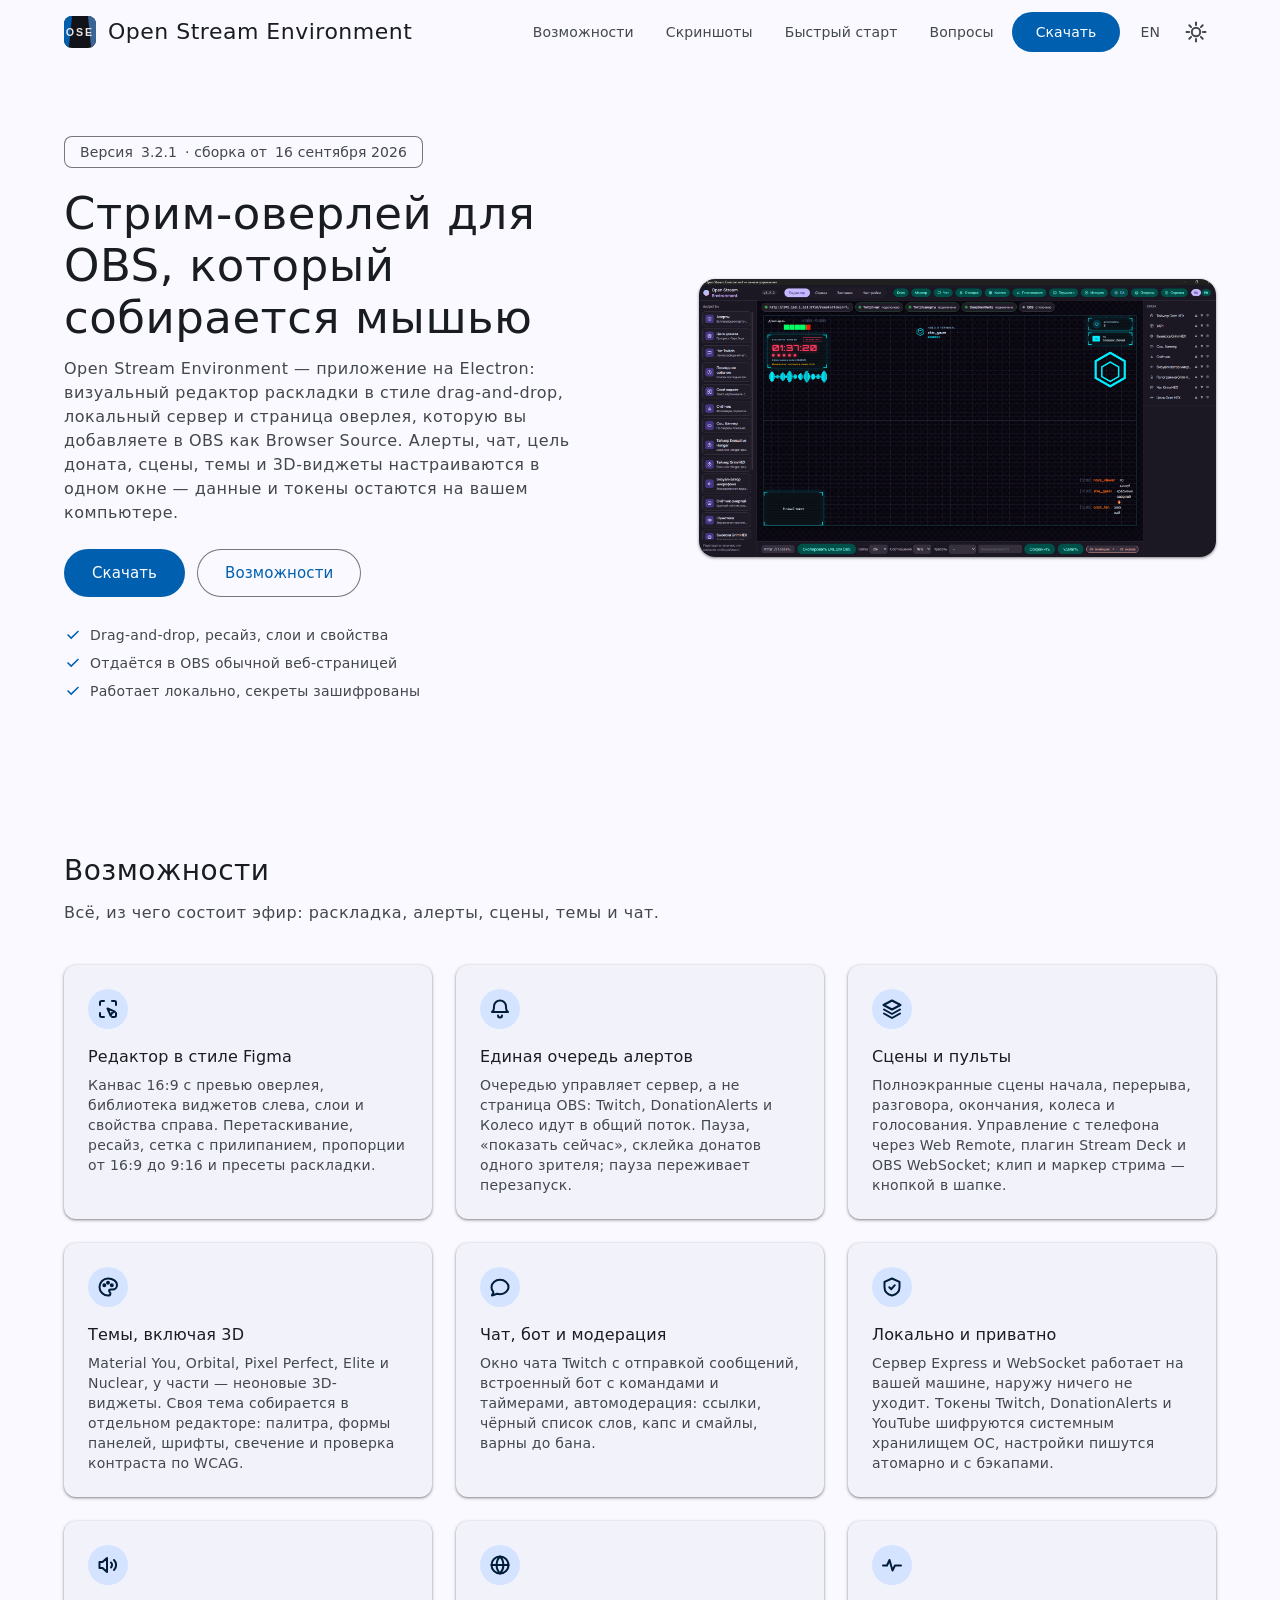
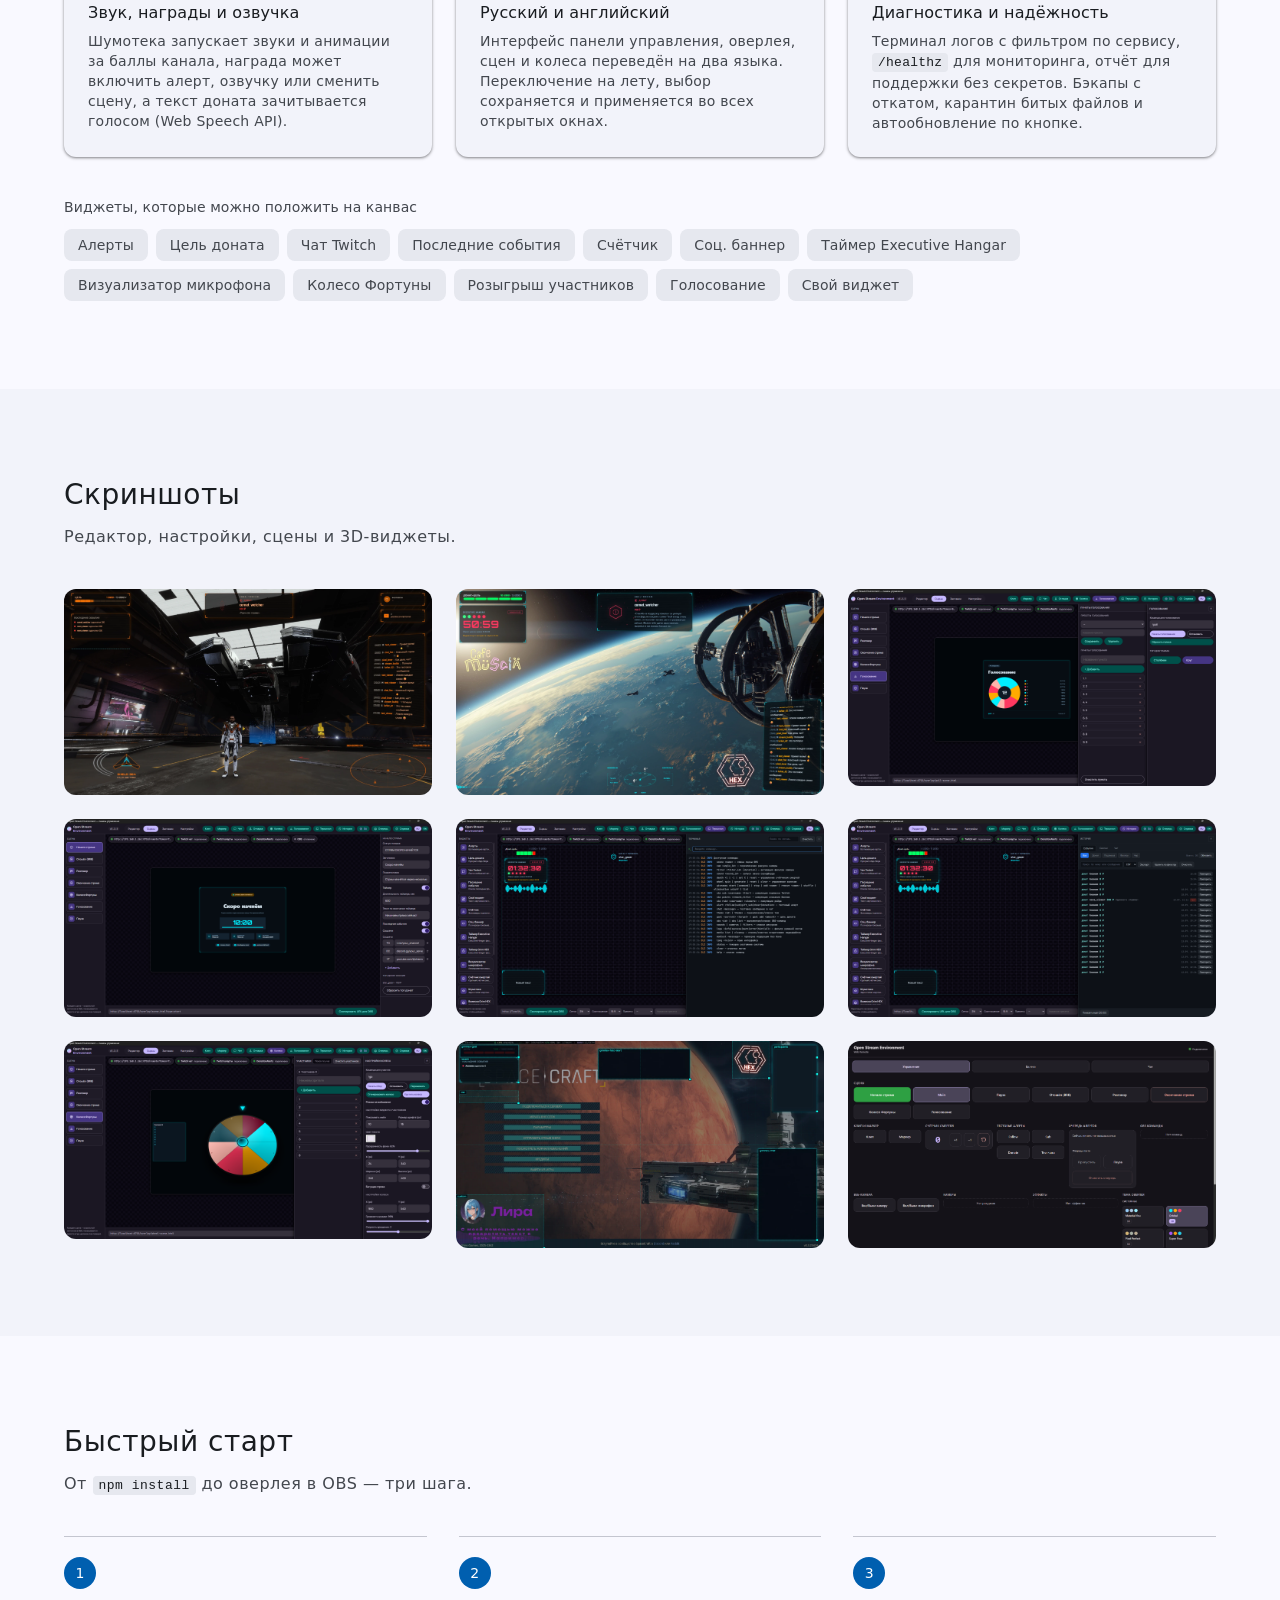
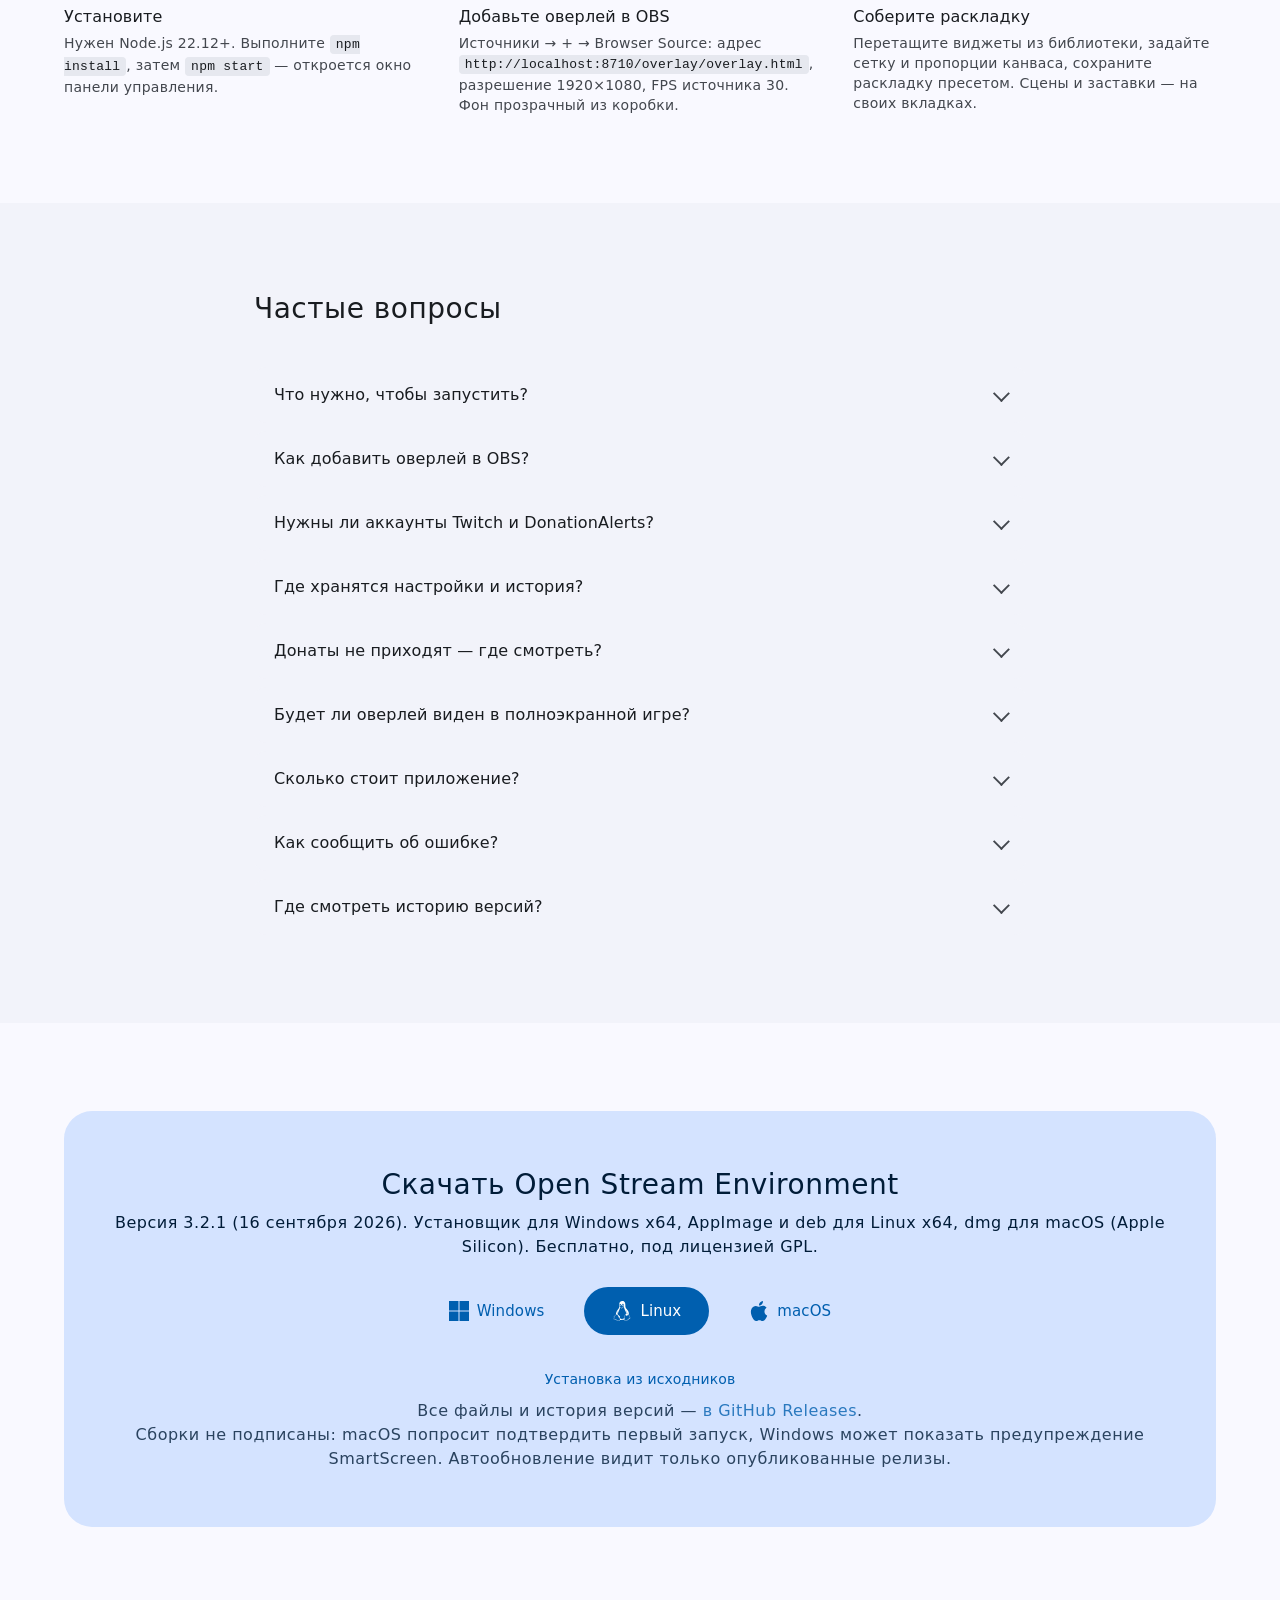
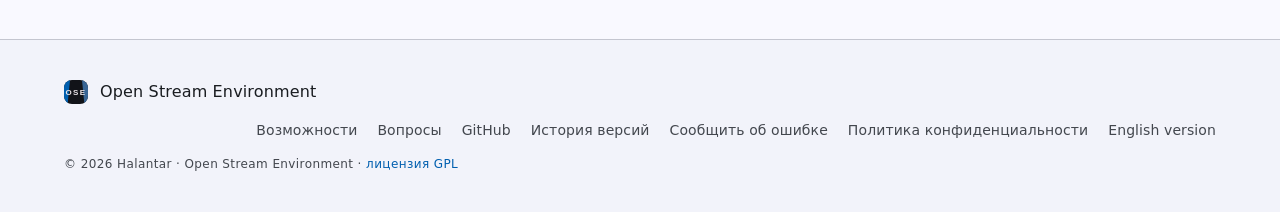
==== index.html @ 24df00fa "Fix the alt texts for four screenshots The author confirmed what four shots show, so the guesses are" ====
<!DOCTYPE html>
<html lang="ru">
<head>
<meta charset="utf-8">
<meta name="viewport" content="width=device-width, initial-scale=1">

<title>Open Stream Environment — визуальный редактор стрим-оверлея для OBS</title>
<meta name="description" content="Стрим-оверлей и визуальный редактор раскладки на Electron: алерты, чат, цель доната, сцены и 3D-виджеты. Отдаётся в OBS как Browser Source.">
<link rel="canonical" href="https://ose-overlay.ru/">
<link rel="alternate" hreflang="ru" href="https://ose-overlay.ru/">
<link rel="alternate" hreflang="en" href="https://ose-overlay.ru/en/">
<link rel="alternate" hreflang="x-default" href="https://ose-overlay.ru/">

<meta name="theme-color" content="#F9F9FF" media="(prefers-color-scheme: light)">
<meta name="theme-color" content="#111318" media="(prefers-color-scheme: dark)">
<link rel="icon" href="assets/img/app.svg" type="image/svg+xml">
<link rel="icon" href="favicon.ico" sizes="32x32">
<link rel="apple-touch-icon" href="assets/img/apple-touch-icon.png">
<link rel="manifest" href="site.webmanifest">

<meta property="og:type" content="website">
<meta property="og:site_name" content="Open Stream Environment">
<meta property="og:title" content="Open Stream Environment — визуальный редактор стрим-оверлея для OBS">
<meta property="og:description" content="Стрим-оверлей в стиле Material Design 3 и редактор раскладки в стиле drag-and-drop. Отдаётся в OBS как Browser Source.">
<meta property="og:url" content="https://ose-overlay.ru/">
<meta property="og:image" content="https://ose-overlay.ru/assets/img/og.png">
<meta property="og:image:width" content="1200">
<meta property="og:image:height" content="630">
<meta property="og:image:alt" content="Open Stream Environment — визуальный редактор стрим-оверлея для OBS">
<meta property="og:locale" content="ru_RU">
<meta name="twitter:card" content="summary_large_image">

<link rel="stylesheet" href="assets/css/style.css">

<!-- Тема и прозрачная шапка выставляются до отрисовки, чтобы не было вспышки -->
<script>
  try {
    var t = localStorage.getItem('ose-theme');
    if (t === 'light' || t === 'dark') document.documentElement.dataset.theme = t;
  } catch (e) {}

  /* Наверху страницы шапка прозрачная — сквозь неё видны клинья фона (см. .site-header
     в стилях). Флаг нужен до первой отрисовки: дальше его поддерживает main.js. */
  if (window.scrollY <= 8) document.documentElement.classList.add('at-top');
</script>

<script type="application/ld+json">
{
  "@context": "https://schema.org",
  "@type": "SoftwareApplication",
  "name": "Open Stream Environment",
  "applicationCategory": "MultimediaApplication",
  "operatingSystem": "Windows, Linux, macOS",
  "softwareVersion": "3.2.1",
  "author": { "@type": "Person", "name": "Halantar" },
  "description": "Стрим-оверлей в стиле Material Design 3 и визуальный редактор раскладки на Electron: алерты, чат, цель доната, сцены, темы и 3D-виджеты.",
  "license": "https://github.com/Halantar-git/open-stream-environment/blob/HEAD/LICENSE",
  "softwareRequirements": "Windows 10+, Linux, macOS (Apple Silicon)",
  "downloadUrl": "https://github.com/Halantar-git/open-stream-environment/releases/latest",
  "url": "https://ose-overlay.ru/",
  "sameAs": "https://github.com/Halantar-git/open-stream-environment"
}
</script>
</head>
<body>

<a class="skip-link" href="#main">Перейти к содержимому</a>

<header class="site-header" id="header">
  <div class="wrap header-inner">
    <a class="brand" href="./" aria-label="Open Stream Environment — на главную">
      <img class="brand-mark" src="assets/img/app.svg" alt="" width="32" height="32">
      <span class="brand-name">Open Stream Environment</span>
    </a>

    <nav class="nav" id="nav" aria-label="Основная навигация">
      <a href="#features">Возможности</a>
      <a href="#screens">Скриншоты</a>
      <a href="#how">Быстрый старт</a>
      <a href="#faq">Вопросы</a>
      <a class="btn btn-primary nav-cta" href="#download">Скачать</a>
    </nav>

    <div class="header-actions">
      <a class="lang-btn" href="en/" hreflang="en" lang="en" title="English version">EN</a>
      <button class="icon-btn" id="theme-toggle" type="button" aria-label="Переключить тему">
        <svg class="i-sun" viewBox="0 0 24 24" aria-hidden="true"><circle cx="12" cy="12" r="4.2"/><path d="M12 2.5v2.6M12 18.9v2.6M2.5 12h2.6M18.9 12h2.6M5.3 5.3l1.8 1.8M16.9 16.9l1.8 1.8M18.7 5.3l-1.8 1.8M7.1 16.9l-1.8 1.8"/></svg>
        <svg class="i-moon" viewBox="0 0 24 24" aria-hidden="true"><path d="M20 14.5A8.5 8.5 0 0 1 9.5 4a8.5 8.5 0 1 0 10.5 10.5Z"/></svg>
      </button>
      <button class="icon-btn menu-btn" id="menu-toggle" type="button" aria-label="Меню" aria-expanded="false" aria-controls="nav">
        <svg viewBox="0 0 24 24" aria-hidden="true"><path d="M4 7h16M4 12h16M4 17h16"/></svg>
      </button>
    </div>
  </div>
</header>

<main id="main">

  <!-- ============ HERO ============ -->
  <section class="hero">
    <div class="wrap hero-inner">
      <div class="hero-copy">
        <p class="badge">Версия <span data-release-version>3.2.1</span> · сборка от <span data-release-date>16 сентября 2026</span></p>
        <h1>Стрим-оверлей для OBS, который собирается мышью</h1>
        <p class="lead">Open Stream Environment — приложение на Electron: визуальный редактор раскладки в стиле drag-and-drop, локальный сервер и страница оверлея, которую вы добавляете в OBS как Browser Source. Алерты, чат, цель доната, сцены, темы и 3D-виджеты настраиваются в одном окне — данные и токены остаются на вашем компьютере.</p>

        <div class="cta-row">
          <a class="btn btn-primary btn-lg" href="#download">Скачать</a>
          <a class="btn btn-ghost btn-lg" href="#features">Возможности</a>
        </div>

        <ul class="hero-points">
          <li>Drag-and-drop, ресайз, слои и свойства</li>
          <li>Отдаётся в OBS обычной веб-страницей</li>
          <li>Работает локально, секреты зашифрованы</li>
        </ul>
      </div>

      <!-- Визуал в hero: главный экран редактора -->
      <div class="hero-visual">
        <div class="mock">
          <a class="shot-link" href="assets/img/main.webp" data-zoom>
            <img src="assets/img/main.webp" alt="Редактор раскладки: канвас 16:9 с превью оверлея, библиотека виджетов слева, слои и свойства справа" width="1920" height="1032" fetchpriority="high">
          </a>
        </div>
      </div>
    </div>
  </section>

  <!-- ============ FEATURES ============ -->
  <section class="section" id="features">
    <div class="wrap">
      <header class="section-head">
        <h2>Возможности</h2>
        <p class="section-sub">Всё, из чего состоит эфир: раскладка, алерты, сцены, темы и чат.</p>
      </header>

      <div class="grid grid-3">
        <article class="card">
          <div class="card-icon"><svg viewBox="0 0 24 24" aria-hidden="true"><path d="M4 8V5.5A1.5 1.5 0 0 1 5.5 4H8M16 4h2.5A1.5 1.5 0 0 1 20 5.5V8M20 16v2.5a1.5 1.5 0 0 1-1.5 1.5H16M8 20H5.5A1.5 1.5 0 0 1 4 18.5V16"/><path d="M11.5 11.5 14.7 18.8l1.3-2.9 2.9-1.3-7.4-3.1Z"/></svg></div>
          <h3>Редактор в стиле Figma</h3>
          <p>Канвас 16:9 с превью оверлея, библиотека виджетов слева, слои и свойства справа. Перетаскивание, ресайз, сетка с прилипанием, пропорции от 16:9 до 9:16 и пресеты раскладки.</p>
        </article>

        <article class="card">
          <div class="card-icon"><svg viewBox="0 0 24 24" aria-hidden="true"><path d="M6 9.5a6 6 0 0 1 12 0c0 4.5 2 5.5 2 5.5H4s2-1 2-5.5Z"/><path d="M10 18.5a2 2 0 0 0 4 0"/></svg></div>
          <h3>Единая очередь алертов</h3>
          <p>Очередью управляет сервер, а не страница OBS: Twitch, DonationAlerts и Колесо идут в общий поток. Пауза, «показать сейчас», склейка донатов одного зрителя; пауза переживает перезапуск.</p>
        </article>

        <article class="card">
          <div class="card-icon"><svg viewBox="0 0 24 24" aria-hidden="true"><path d="M12 3.5 3.5 8 12 12.5 20.5 8 12 3.5Z"/><path d="M4 12.5 12 17l8-4.5"/><path d="M4 16.5 12 21l8-4.5"/></svg></div>
          <h3>Сцены и пульты</h3>
          <p>Полноэкранные сцены начала, перерыва, разговора, окончания, колеса и голосования. Управление с телефона через Web Remote, плагин Stream Deck и OBS WebSocket; клип и маркер стрима — кнопкой в шапке.</p>
        </article>

        <article class="card">
          <div class="card-icon"><svg viewBox="0 0 24 24" aria-hidden="true"><path d="M12 3.5a8.5 8.5 0 1 0 0 17c1.7 0 2.4-.9 2.4-1.8 0-1.6-1.3-1.9-1.3-2.8 0-.8.7-1.4 1.6-1.4h1.8a4.5 4.5 0 0 0 4.5-4.5c0-3.6-3.9-6.5-9-6.5Z"/><circle cx="8.3" cy="10.2" r="1"/><circle cx="12" cy="7.8" r="1"/><circle cx="15.8" cy="10.2" r="1"/></svg></div>
          <h3>Темы, включая 3D</h3>
          <p>Material You, Orbital, Pixel Perfect, Elite и Nuclear, у части — неоновые 3D-виджеты. Своя тема собирается в отдельном редакторе: палитра, формы панелей, шрифты, свечение и проверка контраста по WCAG.</p>
        </article>

        <article class="card">
          <div class="card-icon"><svg viewBox="0 0 24 24" aria-hidden="true"><path d="M20.5 12c0 4-3.8 7.2-8.5 7.2-1 0-2-.15-2.9-.42L4 20.5l1.4-3.4A6.9 6.9 0 0 1 3.5 12c0-4 3.8-7.2 8.5-7.2s8.5 3.2 8.5 7.2Z"/></svg></div>
          <h3>Чат, бот и модерация</h3>
          <p>Окно чата Twitch с отправкой сообщений, встроенный бот с командами и таймерами, автомодерация: ссылки, чёрный список слов, капс и смайлы, варны до бана.</p>
        </article>

        <article class="card">
          <div class="card-icon"><svg viewBox="0 0 24 24" aria-hidden="true"><path d="M12 3.5 4.5 6.8v5.4c0 4 3.1 7.2 7.5 8.3 4.4-1.1 7.5-4.3 7.5-8.3V6.8L12 3.5Z"/><path d="M9.3 12.2l2 2 3.5-4"/></svg></div>
          <h3>Локально и приватно</h3>
          <p>Сервер Express и WebSocket работает на вашей машине, наружу ничего не уходит. Токены Twitch, DonationAlerts и YouTube шифруются системным хранилищем ОС, настройки пишутся атомарно и с бэкапами.</p>
        </article>

        <article class="card">
          <div class="card-icon"><svg viewBox="0 0 24 24" aria-hidden="true"><path d="M11 5 6.5 9H3.5v6h3L11 19V5Z"/><path d="M15 9.5a3.5 3.5 0 0 1 0 5"/><path d="M18 7a7 7 0 0 1 0 10"/></svg></div>
          <h3>Звук, награды и озвучка</h3>
          <p>Шумотека запускает звуки и анимации за баллы канала, награда может включить алерт, озвучку или сменить сцену, а текст доната зачитывается голосом (Web Speech API).</p>
        </article>

        <article class="card">
          <div class="card-icon"><svg viewBox="0 0 24 24" aria-hidden="true"><circle cx="12" cy="12" r="8.5"/><path d="M3.5 12h17"/><path d="M12 3.5c-2.2 2.3-3.4 5.3-3.4 8.5s1.2 6.2 3.4 8.5c2.2-2.3 3.4-5.3 3.4-8.5s-1.2-6.2-3.4-8.5Z"/></svg></div>
          <h3>Русский и английский</h3>
          <p>Интерфейс панели управления, оверлея, сцен и колеса переведён на два языка. Переключение на лету, выбор сохраняется и применяется во всех открытых окнах.</p>
        </article>

        <article class="card">
          <div class="card-icon"><svg viewBox="0 0 24 24" aria-hidden="true"><path d="M3 12.5h4l2.5-5.5 3 10.5 2.5-5h6"/></svg></div>
          <h3>Диагностика и надёжность</h3>
          <p>Терминал логов с фильтром по сервису, <code>/healthz</code> для мониторинга, отчёт для поддержки без секретов. Бэкапы с откатом, карантин битых файлов и автообновление по кнопке.</p>
        </article>
      </div>

      <div class="chips-block">
        <p class="chips-caption">Виджеты, которые можно положить на канвас</p>
        <ul class="chips">
          <li class="chip">Алерты</li>
          <li class="chip">Цель доната</li>
          <li class="chip">Чат Twitch</li>
          <li class="chip">Последние события</li>
          <li class="chip">Счётчик</li>
          <li class="chip">Соц. баннер</li>
          <li class="chip">Таймер Executive Hangar</li>
          <li class="chip">Визуализатор микрофона</li>
          <li class="chip">Колесо Фортуны</li>
          <li class="chip">Розыгрыш участников</li>
          <li class="chip">Голосование</li>
          <li class="chip">Свой виджет</li>
        </ul>
      </div>
    </div>
  </section>

  <!-- ============ SCREENSHOTS ============ -->
  <section class="section section-soft" id="screens">
    <div class="wrap">
      <header class="section-head">
        <h2>Скриншоты</h2>
        <p class="section-sub">Редактор, настройки, сцены и 3D-виджеты.</p>
      </header>

      <!-- Скриншоты сконвертированы в WebP из папки OSE_pic.
           Часть alt-текстов выведена из имён файлов — если что-то названо неверно, поправьте. -->
      <div class="shots">
        <a class="shot" href="assets/img/ed-3.webp" data-zoom>
          <img src="assets/img/ed-3.webp" alt="Оверлей в теме Elite" loading="lazy" width="1919" height="1079">
        </a>
        <a class="shot" href="assets/img/stream-sc.webp" data-zoom>
          <img src="assets/img/stream-sc.webp" alt="Оверлей в теме Orbital" loading="lazy" width="1919" height="1079">
        </a>
        <a class="shot" href="assets/img/poll2.webp" data-zoom>
          <img src="assets/img/poll2.webp" alt="Сцена голосования: живая диаграмма" loading="lazy" width="1920" height="1032">
        </a>
        <a class="shot" href="assets/img/scene.webp" data-zoom>
          <img src="assets/img/scene.webp" alt="Полноэкранная сцена для OBS" loading="lazy" width="1920" height="1032">
        </a>
        <a class="shot" href="assets/img/term.webp" data-zoom>
          <img src="assets/img/term.webp" alt="Терминал логов в панели управления" loading="lazy" width="1920" height="1032">
        </a>
        <a class="shot" href="assets/img/history.webp" data-zoom>
          <img src="assets/img/history.webp" alt="Окно истории: события, сессии и чат стрима" loading="lazy" width="1920" height="1032">
        </a>
        <a class="shot" href="assets/img/wheel-cfg.webp" data-zoom>
          <img src="assets/img/wheel-cfg.webp" alt="Открытая панель «Колесо»: настройки розыгрыша" loading="lazy" width="1920" height="1032">
        </a>
        <a class="shot" href="assets/img/hud-mode.webp" data-zoom>
          <img src="assets/img/hud-mode.webp" alt="Режим редактирования HUD поверх игры" loading="lazy" width="1919" height="1079">
        </a>
        <a class="shot" href="assets/img/remote-full.webp" data-zoom>
          <img src="assets/img/remote-full.webp" alt="Пульт Web Remote, открытый на мониторе" loading="lazy" width="1919" height="1079">
        </a>
      </div>
    </div>
  </section>

  <!-- ============ HOW ============ -->
  <section class="section" id="how">
    <div class="wrap">
      <header class="section-head">
        <h2>Быстрый старт</h2>
        <p class="section-sub">От <code>npm install</code> до оверлея в OBS — три шага.</p>
      </header>

      <ol class="steps">
        <li>
          <span class="step-num">1</span>
          <h3>Установите</h3>
          <p>Нужен Node.js 22.12+. Выполните <code>npm install</code>, затем <code>npm start</code> — откроется окно панели управления.</p>
        </li>
        <li>
          <span class="step-num">2</span>
          <h3>Добавьте оверлей в OBS</h3>
          <p>Источники → + → Browser Source: адрес <code>http://localhost:8710/overlay/overlay.html</code>, разрешение 1920×1080, FPS источника 30. Фон прозрачный из коробки.</p>
        </li>
        <li>
          <span class="step-num">3</span>
          <h3>Соберите раскладку</h3>
          <p>Перетащите виджеты из библиотеки, задайте сетку и пропорции канваса, сохраните раскладку пресетом. Сцены и заставки — на своих вкладках.</p>
        </li>
      </ol>
    </div>
  </section>

  <!-- ============ FAQ ============ -->
  <section class="section section-soft" id="faq">
    <div class="wrap wrap-narrow">
      <header class="section-head">
        <h2>Частые вопросы</h2>
      </header>

      <div class="faq">
        <details>
          <summary>Что нужно, чтобы запустить?</summary>
          <p>Из исходников — Node.js 22.12+: <code>npm install</code>, затем <code>npm start</code>. Для обычного использования возьмите готовую сборку: установщик для Windows x64, AppImage и deb для Linux x64, dmg для macOS на Apple Silicon. Готового файла под Intel-мак нет.</p>
        </details>
        <details>
          <summary>Как добавить оверлей в OBS?</summary>
          <p>Оверлей — обычная веб-страница, поэтому в OBS это Browser Source: адрес <code>http://localhost:8710/overlay/overlay.html</code>, разрешение 1920×1080, FPS источника 30. Включите «Завершать работу источника, когда он не отображается» — тогда скрытые сцены полностью засыпают.</p>
        </details>
        <details>
          <summary>Нужны ли аккаунты Twitch и DonationAlerts?</summary>
          <p>Чат читается анонимно — достаточно имени канала. Алерты о фоллоу, подписках, чирах и донатах требуют своих приложений: Client ID и Client Secret с dev.twitch.tv и donationalerts.com плюс авторизация. Отправка сообщений в чат тоже требует подключённого Twitch.</p>
        </details>
        <details>
          <summary>Где хранятся настройки и история?</summary>
          <p>Только на вашем компьютере: <code>config.json</code> и <code>local-db.json</code> в каталоге данных (в Windows — <code>%APPDATA%\Open Stream Environment</code>). История событий и чата — в append-only <code>local-db.jsonl</code> и <code>local-db.chat.jsonl</code>. Рядом ведутся бэкапы <code>.bak.0…2</code>, а битый файл уезжает в карантин и поднимается из копии.</p>
        </details>
        <details>
          <summary>Донаты не приходят — где смотреть?</summary>
          <p>В панель «DA» в шапке: состояние подключения, здоровье токена, быстрые действия и живой журнал только DonationAlerts. Там же кнопка «Подтянуть пропущенные» — ей нужно право <code>oauth-donation-index</code>, а уже выданные токены его не получают, поэтому приложение в кабинете DonationAlerts придётся удалить и создать заново.</p>
        </details>
        <details>
          <summary>Будет ли оверлей виден в полноэкранной игре?</summary>
          <p>HUD-редактирование и «чат поверх игры» работают поверх окон и Borderless Window. Эксклюзивный полноэкранный режим игры перекрывает оверлей.</p>
        </details>
        <details>
          <summary>Сколько стоит приложение?</summary>
          <p>Бесплатно. Проект открытый и распространяется под лицензией GPL — код, сборки и история изменений лежат в <a href="https://github.com/Halantar-git/open-stream-environment">репозитории на GitHub</a>.</p>
        </details>
        <details>
          <summary>Как сообщить об ошибке?</summary>
          <p>Откройте issue в <a href="https://github.com/Halantar-git/open-stream-environment/issues">репозитории на GitHub</a> и приложите отчёт из кнопки «Сохранить отчёт» (или <code>GET /support-bundle</code>) — секретов в нём нет.</p>
        </details>
        <details>
          <summary>Где смотреть историю версий?</summary>
          <p>В <a href="https://github.com/Halantar-git/open-stream-environment/blob/HEAD/CHANGELOG.md">CHANGELOG.md</a> репозитория. Текущая версия — <span data-release-version>3.2.1</span> (<span data-release-date>16 сентября 2026</span>).</p>
        </details>
      </div>
    </div>
  </section>

  <!-- ============ DOWNLOAD ============ -->
  <section class="section" id="download">
    <div class="wrap">
      <div class="cta-panel">
        <h2>Скачать Open Stream Environment</h2>
        <p>Версия <span data-release-version>3.2.1</span> (<span data-release-date>16 сентября 2026</span>). Установщик для Windows x64, AppImage и deb для Linux x64, dmg для macOS (Apple Silicon). Бесплатно, под лицензией GPL.</p>

        <!-- Прямые ссылки на файлы релиза: адреса подставляет деплой, а main.js
             выделяет кнопку системы посетителя -->
        <div class="cta-row cta-row-center os-row">
          <a class="btn btn-ghost btn-os btn-lg" href="https://github.com/Halantar-git/open-stream-environment/releases/latest" data-download-os="windows"><svg viewBox="0 0 24 24" aria-hidden="true" fill="currentColor"><path d="M0,0H11.377V11.372H0ZM12.623,0H24V11.372H12.623ZM0,12.623H11.377V24H0Zm12.623,0H24V24H12.623"/></svg>Windows</a>
          <a class="btn btn-ghost btn-os btn-lg" href="https://github.com/Halantar-git/open-stream-environment/releases/latest" data-download-os="linux"><svg viewBox="0 0 24 24" aria-hidden="true" fill="currentColor"><path d="M12.504 0c-.155 0-.315.008-.48.021-4.226.333-3.105 4.807-3.17 6.298-.076 1.092-.3 1.953-1.05 3.02-.885 1.051-2.127 2.75-2.716 4.521-.278.832-.41 1.684-.287 2.489a.424.424 0 00-.11.135c-.26.268-.45.6-.663.839-.199.199-.485.267-.797.4-.313.136-.658.269-.864.68-.09.189-.136.394-.132.602 0 .199.027.4.055.536.058.399.116.728.04.97-.249.68-.28 1.145-.106 1.484.174.334.535.47.94.601.81.2 1.91.135 2.774.6.926.466 1.866.67 2.616.47.526-.116.97-.464 1.208-.946.587-.003 1.23-.269 2.26-.334.699-.058 1.574.267 2.577.2.025.134.063.198.114.333l.003.003c.391.778 1.113 1.132 1.884 1.071.771-.06 1.592-.536 2.257-1.306.631-.765 1.683-1.084 2.378-1.503.348-.199.629-.469.649-.853.023-.4-.2-.811-.714-1.376v-.097l-.003-.003c-.17-.2-.25-.535-.338-.926-.085-.401-.182-.786-.492-1.046h-.003c-.059-.054-.123-.067-.188-.135a.357.357 0 00-.19-.064c.431-1.278.264-2.55-.173-3.694-.533-1.41-1.465-2.638-2.175-3.483-.796-1.005-1.576-1.957-1.56-3.368.026-2.152.236-6.133-3.544-6.139zm.529 3.405h.013c.213 0 .396.062.584.198.19.135.33.332.438.533.105.259.158.459.166.724 0-.02.006-.04.006-.06v.105a.086.086 0 01-.004-.021l-.004-.024a1.807 1.807 0 01-.15.706.953.953 0 01-.213.335.71.71 0 00-.088-.042c-.104-.045-.198-.064-.284-.133a1.312 1.312 0 00-.22-.066c.05-.06.146-.133.183-.198.053-.128.082-.264.088-.402v-.02a1.21 1.21 0 00-.061-.4c-.045-.134-.101-.2-.183-.333-.084-.066-.167-.132-.267-.132h-.016c-.093 0-.176.03-.262.132a.8.8 0 00-.205.334 1.18 1.18 0 00-.09.4v.019c.002.089.008.179.02.267-.193-.067-.438-.135-.607-.202a1.635 1.635 0 01-.018-.2v-.02a1.772 1.772 0 01.15-.768c.082-.22.232-.406.43-.533a.985.985 0 01.594-.2zm-2.962.059h.036c.142 0 .27.048.399.135.146.129.264.288.344.465.09.199.14.4.153.667v.004c.007.134.006.2-.002.266v.08c-.03.007-.056.018-.083.024-.152.055-.274.135-.393.2.012-.09.013-.18.003-.267v-.015c-.012-.133-.04-.2-.082-.333a.613.613 0 00-.166-.267.248.248 0 00-.183-.064h-.021c-.071.006-.13.04-.186.132a.552.552 0 00-.12.27.944.944 0 00-.023.33v.015c.012.135.037.2.08.334.046.134.098.2.166.268.01.009.02.018.034.024-.07.057-.117.07-.176.136a.304.304 0 01-.131.068 2.62 2.62 0 01-.275-.402 1.772 1.772 0 01-.155-.667 1.759 1.759 0 01.08-.668 1.43 1.43 0 01.283-.535c.128-.133.26-.2.418-.2zm1.37 1.706c.332 0 .733.065 1.216.399.293.2.523.269 1.052.468h.003c.255.136.405.266.478.399v-.131a.571.571 0 01.016.47c-.123.31-.516.643-1.063.842v.002c-.268.135-.501.333-.775.465-.276.135-.588.292-1.012.267a1.139 1.139 0 01-.448-.067 3.566 3.566 0 01-.322-.198c-.195-.135-.363-.332-.612-.465v-.005h-.005c-.4-.246-.616-.512-.686-.71-.07-.268-.005-.47.193-.6.224-.135.38-.271.483-.336.104-.074.143-.102.176-.131h.002v-.003c.169-.202.436-.47.839-.601.139-.036.294-.065.466-.065zm2.8 2.142c.358 1.417 1.196 3.475 1.735 4.473.286.534.855 1.659 1.102 3.024.156-.005.33.018.513.064.646-1.671-.546-3.467-1.089-3.966-.22-.2-.232-.335-.123-.335.59.534 1.365 1.572 1.646 2.757.13.535.16 1.104.021 1.67.067.028.135.06.205.067 1.032.534 1.413.938 1.23 1.537v-.043c-.06-.003-.12 0-.18 0h-.016c.151-.467-.182-.825-1.065-1.224-.915-.4-1.646-.336-1.77.465-.008.043-.013.066-.018.135-.068.023-.139.053-.209.064-.43.268-.662.669-.793 1.187-.13.533-.17 1.156-.205 1.869v.003c-.02.334-.17.838-.319 1.35-1.5 1.072-3.58 1.538-5.348.334a2.645 2.645 0 00-.402-.533 1.45 1.45 0 00-.275-.333c.182 0 .338-.03.465-.067a.615.615 0 00.314-.334c.108-.267 0-.697-.345-1.163-.345-.467-.931-.995-1.788-1.521-.63-.4-.986-.87-1.15-1.396-.165-.534-.143-1.085-.015-1.645.245-1.07.873-2.11 1.274-2.763.107-.065.037.135-.408.974-.396.751-1.14 2.497-.122 3.854a8.123 8.123 0 01.647-2.876c.564-1.278 1.743-3.504 1.836-5.268.048.036.217.135.289.202.218.133.38.333.59.465.21.201.477.335.876.335.039.003.075.006.11.006.412 0 .73-.134.997-.268.29-.134.52-.334.74-.4h.005c.467-.135.835-.402 1.044-.7zm2.185 8.958c.037.6.343 1.245.882 1.377.588.134 1.434-.333 1.791-.765l.211-.01c.315-.007.577.01.847.268l.003.003c.208.199.305.53.391.876.085.4.154.78.409 1.066.486.527.645.906.636 1.14l.003-.007v.018l-.003-.012c-.015.262-.185.396-.498.595-.63.401-1.746.712-2.457 1.57-.618.737-1.37 1.14-2.036 1.191-.664.053-1.237-.2-1.574-.898l-.005-.003c-.21-.4-.12-1.025.056-1.69.176-.668.428-1.344.463-1.897.037-.714.076-1.335.195-1.814.12-.465.308-.797.641-.984l.045-.022zm-10.814.049h.01c.053 0 .105.005.157.014.376.055.706.333 1.023.752l.91 1.664.003.003c.243.533.754 1.064 1.189 1.637.434.598.77 1.131.729 1.57v.006c-.057.744-.48 1.148-1.125 1.294-.645.135-1.52.002-2.395-.464-.968-.536-2.118-.469-2.857-.602-.369-.066-.61-.2-.723-.4-.11-.2-.113-.602.123-1.23v-.004l.002-.003c.117-.334.03-.752-.027-1.118-.055-.401-.083-.71.043-.94.16-.334.396-.4.69-.533.294-.135.64-.202.915-.47h.002v-.002c.256-.268.445-.601.668-.838.19-.201.38-.336.663-.336zm7.159-9.074c-.435.201-.945.535-1.488.535-.542 0-.97-.267-1.28-.466-.154-.134-.28-.268-.373-.335-.164-.134-.144-.333-.074-.333.109.016.129.134.199.2.096.066.215.2.36.333.292.2.68.467 1.167.467.485 0 1.053-.267 1.398-.466.195-.135.445-.334.648-.467.156-.136.149-.267.279-.267.128.016.034.134-.147.332a8.097 8.097 0 01-.69.468zm-1.082-1.583V5.64c-.006-.02.013-.042.029-.05.074-.043.18-.027.26.004.063 0 .16.067.15.135-.006.049-.085.066-.135.066-.055 0-.092-.043-.141-.068-.052-.018-.146-.008-.163-.065zm-.551 0c-.02.058-.113.049-.166.066-.047.025-.086.068-.14.068-.05 0-.13-.02-.136-.068-.01-.066.088-.133.15-.133.08-.031.184-.047.259-.005.019.009.036.03.03.05v.02h.003z"/></svg>Linux</a>
          <a class="btn btn-ghost btn-os btn-lg" href="https://github.com/Halantar-git/open-stream-environment/releases/latest" data-download-os="macos"><svg viewBox="0 0 24 24" aria-hidden="true" fill="currentColor"><path d="M12.152 6.896c-.948 0-2.415-1.078-3.96-1.04-2.04.027-3.91 1.183-4.961 3.014-2.117 3.675-.546 9.103 1.519 12.09 1.013 1.454 2.208 3.09 3.792 3.039 1.52-.065 2.09-.987 3.935-.987 1.831 0 2.35.987 3.96.948 1.637-.026 2.676-1.48 3.676-2.948 1.156-1.688 1.636-3.325 1.662-3.415-.039-.013-3.182-1.221-3.22-4.857-.026-3.04 2.48-4.494 2.597-4.559-1.429-2.09-3.623-2.324-4.39-2.376-2-.156-3.675 1.09-4.61 1.09zM15.53 3.83c.843-1.012 1.4-2.427 1.245-3.83-1.207.052-2.662.805-3.532 1.818-.78.896-1.454 2.338-1.273 3.714 1.338.104 2.715-.688 3.559-1.701"/></svg>macOS</a>
        </div>

        <div class="cta-row cta-row-center">
          <a class="btn btn-ghost" href="https://github.com/Halantar-git/open-stream-environment#readme">Установка из исходников</a>
        </div>

        <p class="cta-note">Все файлы и история версий — <a href="https://github.com/Halantar-git/open-stream-environment/releases">в GitHub Releases</a>.</p>

        <p class="cta-note">Сборки не подписаны: macOS попросит подтвердить первый запуск, Windows может показать предупреждение SmartScreen. Автообновление видит только опубликованные релизы.</p>
      </div>
    </div>
  </section>

</main>

<footer class="site-footer">
  <div class="wrap footer-inner">
    <div class="footer-brand">
      <img class="brand-mark" src="assets/img/app.svg" alt="" width="24" height="24">
      <span>Open Stream Environment</span>
    </div>

    <nav class="footer-nav" aria-label="Ссылки в подвале">
      <a href="#features">Возможности</a>
      <a href="#faq">Вопросы</a>
      <a href="https://github.com/Halantar-git/open-stream-environment">GitHub</a>
      <a href="https://github.com/Halantar-git/open-stream-environment/blob/HEAD/CHANGELOG.md">История версий</a>
      <a href="https://github.com/Halantar-git/open-stream-environment/issues">Сообщить об ошибке</a>
      <a href="privacy.html">Политика конфиденциальности</a>
      <a href="en/" hreflang="en" lang="en">English version</a>
    </nav>

    <p class="footer-legal">© <span id="year">2026</span> Halantar · Open Stream Environment · <a href="https://github.com/Halantar-git/open-stream-environment/blob/HEAD/LICENSE">лицензия GPL</a></p>
  </div>
</footer>

<script src="assets/js/main.js" defer></script>
</body>
</html>
---- assets/css/style.css ----
/* ==========================================================================
   Open Stream Environment — лендинг на Material Design 3
   Токены названы по официальной схеме md.sys.* (material-web / M3 spec),
   поэтому палитру можно заменить целиком, подставив вывод Material Theme Builder.

   Разделы: токены → база → top app bar → кнопки → chip → hero → секции →
   карточки → скриншоты → шаги → FAQ → баннер → подвал → адаптив
   ========================================================================== */

/* ---------- Цветовые роли: светлая схема (seed #005FAF — фирменный синий) ---------- */
:root {
  --md-sys-color-primary: #005FAF;
  --md-sys-color-on-primary: #FFFFFF;
  --md-sys-color-primary-container: #D4E3FF;
  --md-sys-color-on-primary-container: #001C38;
  --md-sys-color-secondary: #386595;
  --md-sys-color-on-secondary: #FFFFFF;
  --md-sys-color-secondary-container: #D2E4F9;
  --md-sys-color-on-secondary-container: #0B1B2C;
  --md-sys-color-tertiary: #0F6684;
  --md-sys-color-on-tertiary: #FFFFFF;
  --md-sys-color-tertiary-container: #BDE9FF;
  --md-sys-color-on-tertiary-container: #001E2B;
  --md-sys-color-error: #BA1A1A;
  --md-sys-color-on-error: #FFFFFF;
  --md-sys-color-error-container: #FFDAD6;
  --md-sys-color-on-error-container: #410002;
  --md-sys-color-background: #F9F9FF;
  --md-sys-color-on-background: #191C20;
  --md-sys-color-surface: #F9F9FF;
  --md-sys-color-on-surface: #191C20;
  --md-sys-color-surface-variant: #E0E2EC;
  --md-sys-color-on-surface-variant: #43474E;
  --md-sys-color-outline: #74777F;
  --md-sys-color-outline-variant: #C4C6D0;
  --md-sys-color-surface-container-lowest: #FFFFFF;
  --md-sys-color-surface-container-low: #F2F3FA;
  --md-sys-color-surface-container: #ECEEF4;
  --md-sys-color-surface-container-high: #E6E8EF;
  --md-sys-color-surface-container-highest: #E1E2E9;
  --md-sys-color-inverse-surface: #2E3135;
  --md-sys-color-inverse-on-surface: #EFF0F7;
  --md-sys-color-inverse-primary: #AAC7FF;
  --md-sys-color-shadow: #000000;
  --md-sys-color-scrim: #000000;

  /* ---------- Типографика: md.sys.typescale ---------- */
  --md-ref-typeface-plain: Roboto, "Roboto Flex", system-ui, -apple-system, "Segoe UI", "Helvetica Neue", Arial, sans-serif;
  --md-sys-typescale-display-small-font: 400 36px/44px var(--md-ref-typeface-plain);
  --md-sys-typescale-headline-large-font: 400 32px/40px var(--md-ref-typeface-plain);
  --md-sys-typescale-headline-medium-font: 400 28px/36px var(--md-ref-typeface-plain);
  --md-sys-typescale-headline-small-font: 400 24px/32px var(--md-ref-typeface-plain);
  --md-sys-typescale-title-large-font: 400 22px/28px var(--md-ref-typeface-plain);
  --md-sys-typescale-title-medium-font: 500 16px/24px var(--md-ref-typeface-plain);
  --md-sys-typescale-title-small-font: 500 14px/20px var(--md-ref-typeface-plain);
  --md-sys-typescale-body-large-font: 400 16px/24px var(--md-ref-typeface-plain);
  --md-sys-typescale-body-medium-font: 400 14px/20px var(--md-ref-typeface-plain);
  --md-sys-typescale-body-small-font: 400 12px/16px var(--md-ref-typeface-plain);
  --md-sys-typescale-label-large-font: 500 14px/20px var(--md-ref-typeface-plain);
  --md-sys-typescale-label-medium-font: 500 12px/16px var(--md-ref-typeface-plain);
  --md-sys-typescale-title-medium-tracking: .15px;
  --md-sys-typescale-title-small-tracking: .1px;
  --md-sys-typescale-body-large-tracking: .5px;
  --md-sys-typescale-body-medium-tracking: .25px;
  --md-sys-typescale-body-small-tracking: .4px;
  --md-sys-typescale-label-large-tracking: .1px;
  --md-sys-typescale-label-medium-tracking: .5px;

  /* ---------- Shape ---------- */
  --md-sys-shape-corner-extra-small: 4px;
  --md-sys-shape-corner-small: 8px;
  --md-sys-shape-corner-medium: 12px;
  --md-sys-shape-corner-large: 16px;
  --md-sys-shape-corner-extra-large: 28px;
  --md-sys-shape-corner-full: 9999px;

  /* ---------- State layer ---------- */
  --md-sys-state-hover-opacity: .08;
  --md-sys-state-focus-opacity: .1;
  --md-sys-state-pressed-opacity: .1;

  /* ---------- Elevation ---------- */
  --md-sys-elevation-level1: 0 1px 2px 0 rgba(0, 0, 0, .3), 0 1px 3px 1px rgba(0, 0, 0, .15);
  --md-sys-elevation-level2: 0 1px 2px 0 rgba(0, 0, 0, .3), 0 2px 6px 2px rgba(0, 0, 0, .15);
  --md-sys-elevation-level3: 0 1px 3px 0 rgba(0, 0, 0, .3), 0 4px 8px 3px rgba(0, 0, 0, .15);
  --md-sys-elevation-level4: 0 2px 4px 0 rgba(0, 0, 0, .3), 0 4px 8px 3px rgba(0, 0, 0, .15);

  /* ---------- Motion ---------- */
  --md-sys-motion-easing-standard: cubic-bezier(.2, 0, 0, 1);
  --md-sys-motion-easing-emphasized-decelerate: cubic-bezier(.05, .7, .1, 1);
  --md-sys-motion-duration-short4: 200ms;
  --md-sys-motion-duration-medium2: 300ms;

  --page-max-width: 1200px;
  --top-bar-height: 64px;
  /* Клинья на фоне страницы — те же две роли, что и в баннере приложения */
  --page-wedge-left: var(--md-sys-color-primary);
  --page-wedge-right: var(--md-sys-color-secondary);
  color-scheme: light;
}

/* ---------- Цветовые роли: тёмная схема ---------- */
@media (prefers-color-scheme: dark) {
  :root:not([data-theme="light"]) {
    --md-sys-color-primary: #AAC7FF;
    --md-sys-color-on-primary: #003060;
    --md-sys-color-primary-container: #004786;
    --md-sys-color-on-primary-container: #D6E3FF;
    --md-sys-color-secondary: #A8C8E8;
    --md-sys-color-on-secondary: #0A1B2C;
    --md-sys-color-secondary-container: #23405A;
    --md-sys-color-on-secondary-container: #D2E4F9;
    --md-sys-color-tertiary: #85CFFF;
    --md-sys-color-on-tertiary: #003546;
    --md-sys-color-tertiary-container: #004D61;
    --md-sys-color-on-tertiary-container: #BDE9FF;
    --md-sys-color-error: #FFB4AB;
    --md-sys-color-on-error: #690005;
    --md-sys-color-error-container: #93000A;
    --md-sys-color-on-error-container: #FFDAD6;
    --md-sys-color-background: #111318;
    --md-sys-color-on-background: #E1E2E9;
    --md-sys-color-surface: #111318;
    --md-sys-color-on-surface: #E1E2E9;
    --md-sys-color-surface-variant: #43474E;
    --md-sys-color-on-surface-variant: #C4C6D0;
    --md-sys-color-outline: #8E9099;
    --md-sys-color-outline-variant: #43474E;
    --md-sys-color-surface-container-lowest: #0C0E13;
    --md-sys-color-surface-container-low: #191C20;
    --md-sys-color-surface-container: #1D2024;
    --md-sys-color-surface-container-high: #282A2F;
    --md-sys-color-surface-container-highest: #33353A;
    --md-sys-color-inverse-surface: #E1E2E9;
    --md-sys-color-inverse-on-surface: #2E3135;
    --md-sys-color-inverse-primary: #005FAF;
    --page-wedge-left: var(--md-sys-color-primary-container);
    --page-wedge-right: var(--md-sys-color-secondary-container);
    color-scheme: dark;
  }
}

:root[data-theme="dark"] {
  --md-sys-color-primary: #AAC7FF;
  --md-sys-color-on-primary: #003060;
  --md-sys-color-primary-container: #004786;
  --md-sys-color-on-primary-container: #D6E3FF;
  --md-sys-color-secondary: #A8C8E8;
  --md-sys-color-on-secondary: #0A1B2C;
  --md-sys-color-secondary-container: #23405A;
  --md-sys-color-on-secondary-container: #D2E4F9;
  --md-sys-color-tertiary: #85CFFF;
  --md-sys-color-on-tertiary: #003546;
  --md-sys-color-tertiary-container: #004D61;
  --md-sys-color-on-tertiary-container: #BDE9FF;
  --md-sys-color-error: #FFB4AB;
  --md-sys-color-on-error: #690005;
  --md-sys-color-error-container: #93000A;
  --md-sys-color-on-error-container: #FFDAD6;
  --md-sys-color-background: #111318;
  --md-sys-color-on-background: #E1E2E9;
  --md-sys-color-surface: #111318;
  --md-sys-color-on-surface: #E1E2E9;
  --md-sys-color-surface-variant: #43474E;
  --md-sys-color-on-surface-variant: #C4C6D0;
  --md-sys-color-outline: #8E9099;
  --md-sys-color-outline-variant: #43474E;
  --md-sys-color-surface-container-lowest: #0C0E13;
  --md-sys-color-surface-container-low: #191C20;
  --md-sys-color-surface-container: #1D2024;
  --md-sys-color-surface-container-high: #282A2F;
  --md-sys-color-surface-container-highest: #33353A;
  --md-sys-color-inverse-surface: #E1E2E9;
  --md-sys-color-inverse-on-surface: #2E3135;
  --md-sys-color-inverse-primary: #005FAF;
  --page-wedge-left: var(--md-sys-color-primary-container);
  --page-wedge-right: var(--md-sys-color-secondary-container);
  color-scheme: dark;
}

/* ---------- База ---------- */
*, *::before, *::after { box-sizing: border-box; }

html {
  -webkit-text-size-adjust: 100%;
  scroll-behavior: smooth;
  scroll-padding-top: calc(var(--top-bar-height) + 16px);
}

body {
  margin: 0;
  background: var(--md-sys-color-surface);
  color: var(--md-sys-color-on-surface);
  font: var(--md-sys-typescale-body-large-font);
  letter-spacing: var(--md-sys-typescale-body-large-tracking);
  -webkit-font-smoothing: antialiased;
}

/* ---------- Фон страницы ----------
   Два клина по краям окна — та же композиция, что в баннере приложения.
   Ширина — ровно поля страницы, то есть место за пределами 1200px контента,
   так что под текстом клинья не оказываются; на узких окнах полей нет — нет и клиньев. */
body::before,
body::after {
  content: "";
  position: fixed;
  top: 0;
  bottom: 0;
  z-index: -1;
  width: min(360px, max(0px, calc((100% - var(--page-max-width)) / 2)));
  pointer-events: none;
}
body::before {
  left: 0;
  background: var(--page-wedge-left);
  clip-path: polygon(0 0, 100% 0, 60% 100%, 0 100%);
}
body::after {
  right: 0;
  background: var(--page-wedge-right);
  clip-path: polygon(0 0, 100% 0, 100% 100%, 40% 100%);
}

/* Ниже 1300px в полях остаётся меньше 50px — клиньям там нечего делать */
@media (max-width: 1300px) {
  body::before, body::after { display: none; }
}

img, svg { max-width: 100%; }
img { display: block; height: auto; }

h1, h2, h3 { margin: 0 0 12px; font-weight: 400; }
/* display-small → display-medium на широких экранах */
h1 { font-size: clamp(34px, 4.6vw, 45px); line-height: 1.16; }
h2 { font: var(--md-sys-typescale-headline-medium-font); }
h3 { font: var(--md-sys-typescale-title-large-font); }

p { margin: 0 0 16px; }

a { color: var(--md-sys-color-primary); text-decoration: none; }
a:hover { text-decoration: underline; }

:focus-visible { outline: 3px solid var(--md-sys-color-secondary); outline-offset: 2px; }

/* ---------- Раскладка ---------- */
.wrap { width: 100%; max-width: var(--page-max-width); margin-inline: auto; padding-inline: 24px; }
.wrap-narrow { max-width: 820px; }

.skip-link { position: absolute; left: -9999px; }
.skip-link:focus {
  left: 24px; top: 12px; z-index: 100;
  padding: 12px 20px;
  border-radius: var(--md-sys-shape-corner-small);
  background: var(--md-sys-color-inverse-surface);
  color: var(--md-sys-color-inverse-on-surface);
  font: var(--md-sys-typescale-label-large-font);
  letter-spacing: var(--md-sys-typescale-label-large-tracking);
}

/* ---------- Top app bar ---------- */
.site-header {
  position: sticky;
  top: 0;
  z-index: 50;
  background: var(--md-sys-color-surface);
  transition: background-color var(--md-sys-motion-duration-short4) var(--md-sys-motion-easing-standard),
              box-shadow var(--md-sys-motion-duration-short4) var(--md-sys-motion-easing-standard);
}
/* Пока страница наверху, у шапки нет своей заливки — и клинья фона
   (body::before/::after) проходят сквозь неё, не обрываясь на её высоте.
   Клинья шире полосы контента, поэтому под брендом и меню их не бывает.
   Флаг at-top ставит скрипт в <head> до первой отрисовки, дальше его
   поддерживает main.js; без JS шапка остаётся залитой, как раньше. */
html.at-top .site-header { background: transparent; }
.site-header.is-scrolled {
  background: var(--md-sys-color-surface-container);
  box-shadow: var(--md-sys-elevation-level2);
}
.header-inner { display: flex; align-items: center; gap: 8px; height: var(--top-bar-height); }

.brand {
  display: flex;
  align-items: center;
  gap: 12px;
  min-width: 0;
  padding-right: 12px;
  color: var(--md-sys-color-on-surface);
  font: var(--md-sys-typescale-title-large-font);
}
.brand:hover { text-decoration: none; }
/* Имя всегда в одну строку; на узком окне оно усечётся, а не столкнёт навигацию */
.brand-name { min-width: 0; white-space: nowrap; overflow: hidden; text-overflow: ellipsis; }
.brand-mark { flex: 0 0 auto; border-radius: var(--md-sys-shape-corner-small); }

.nav { display: flex; align-items: center; gap: 4px; margin-left: auto; }
.nav a:not(.btn) {
  position: relative;
  padding: 10px 14px;
  border-radius: var(--md-sys-shape-corner-full);
  color: var(--md-sys-color-on-surface-variant);
  font: var(--md-sys-typescale-label-large-font);
  letter-spacing: var(--md-sys-typescale-label-large-tracking);
  transition: background-color var(--md-sys-motion-duration-short4) var(--md-sys-motion-easing-standard),
              color var(--md-sys-motion-duration-short4) var(--md-sys-motion-easing-standard);
}
.nav a:not(.btn):hover {
  background: color-mix(in srgb, var(--md-sys-color-on-surface) calc(var(--md-sys-state-hover-opacity) * 100%), transparent);
  color: var(--md-sys-color-on-surface);
  text-decoration: none;
}

.header-actions { display: flex; align-items: center; gap: 4px; }

/* ---------- Переключатель языка ---------- */
/* Та же форма, что у icon button, но с текстом: на одном сайте две языковые
   версии, и ссылка на вторую должна быть видна в шапке сразу. */
.lang-btn {
  display: inline-flex;
  align-items: center;
  height: 40px;
  padding: 0 12px;
  border-radius: var(--md-sys-shape-corner-full);
  color: var(--md-sys-color-on-surface-variant);
  font: var(--md-sys-typescale-label-large-font);
  letter-spacing: var(--md-sys-typescale-label-large-tracking);
  transition: background-color var(--md-sys-motion-duration-short4) var(--md-sys-motion-easing-standard),
              color var(--md-sys-motion-duration-short4) var(--md-sys-motion-easing-standard);
}
.lang-btn:hover {
  background: color-mix(in srgb, var(--md-sys-color-on-surface) calc(var(--md-sys-state-hover-opacity) * 100%), transparent);
  color: var(--md-sys-color-on-surface);
  text-decoration: none;
}

/* ---------- Icon button ---------- */
.icon-btn {
  position: relative;
  display: inline-flex;
  align-items: center;
  justify-content: center;
  width: 40px; height: 40px;
  padding: 0;
  border: 0;
  border-radius: var(--md-sys-shape-corner-full);
  background: transparent;
  color: var(--md-sys-color-on-surface-variant);
  cursor: pointer;
  overflow: hidden;
  -webkit-tap-highlight-color: transparent;
  transition: color var(--md-sys-motion-duration-short4) var(--md-sys-motion-easing-standard);
}
.icon-btn:hover { color: var(--md-sys-color-on-surface); }
.icon-btn svg {
  position: relative;
  z-index: 1;
  width: 24px; height: 24px;
  fill: none;
  stroke: currentColor;
  stroke-width: 2;
  stroke-linecap: round;
  stroke-linejoin: round;
}

.i-moon { display: none; }
:root[data-theme="dark"] .i-sun { display: none; }
:root[data-theme="dark"] .i-moon { display: block; }
@media (prefers-color-scheme: dark) {
  :root:not([data-theme="light"]) .i-sun { display: none; }
  :root:not([data-theme="light"]) .i-moon { display: block; }
}

.menu-btn { display: none; }

/* ---------- State layer: общий для кнопок и icon button ---------- */
.btn::before,
.icon-btn::before,
.to-top::before {
  content: "";
  position: absolute;
  inset: 0;
  background: currentColor;
  opacity: 0;
  pointer-events: none;
  transition: opacity var(--md-sys-motion-duration-short4) var(--md-sys-motion-easing-standard);
}
.btn:hover::before,
.icon-btn:hover::before,
.to-top:hover::before { opacity: var(--md-sys-state-hover-opacity); }
.btn:focus-visible::before,
.icon-btn:focus-visible::before,
.to-top:focus-visible::before { opacity: var(--md-sys-state-focus-opacity); }
.btn:active::before,
.icon-btn:active::before,
.to-top:active::before { opacity: var(--md-sys-state-pressed-opacity); }

/* ---------- Кнопки ---------- */
.btn {
  position: relative;
  display: inline-flex;
  align-items: center;
  justify-content: center;
  gap: 8px;
  min-height: 40px;
  padding: 0 24px;
  border: 0;
  border-radius: var(--md-sys-shape-corner-full);
  font: var(--md-sys-typescale-label-large-font);
  letter-spacing: var(--md-sys-typescale-label-large-tracking);
  cursor: pointer;
  overflow: hidden;
  text-decoration: none;
  -webkit-tap-highlight-color: transparent;
  transition: box-shadow var(--md-sys-motion-duration-short4) var(--md-sys-motion-easing-standard);
}
.btn:hover { text-decoration: none; }

/* Filled button */
.btn-primary { background: var(--md-sys-color-primary); color: var(--md-sys-color-on-primary); }
.btn-primary:hover { box-shadow: var(--md-sys-elevation-level1); }

/* Outlined button */
.btn-ghost {
  background: transparent;
  color: var(--md-sys-color-primary);
  box-shadow: inset 0 0 0 1px var(--md-sys-color-outline);
}
.btn-ghost:hover {
  box-shadow: inset 0 0 0 1px var(--md-sys-color-outline), var(--md-sys-elevation-level1);
}

.btn-lg { min-height: 48px; padding: 0 28px; font-size: 15px; }

/* ---------- Assist chip ---------- */
.badge {
  display: inline-flex;
  align-items: center;
  gap: 8px;
  min-height: 32px;
  margin: 0 0 20px;
  padding: 0 16px;
  border-radius: var(--md-sys-shape-corner-small);
  background: transparent;
  box-shadow: inset 0 0 0 1px var(--md-sys-color-outline);
  color: var(--md-sys-color-on-surface-variant);
  font: var(--md-sys-typescale-label-large-font);
  letter-spacing: var(--md-sys-typescale-label-large-tracking);
}

/* ---------- Hero ---------- */
.hero { padding: clamp(40px, 6vw, 72px) 0 clamp(32px, 5vw, 64px); }

.hero-inner {
  display: grid;
  grid-template-columns: 1.05fr .95fr;
  gap: clamp(32px, 5vw, 64px);
  align-items: center;
}

.lead {
  max-width: 52ch;
  color: var(--md-sys-color-on-surface-variant);
  font: var(--md-sys-typescale-body-large-font);
  letter-spacing: var(--md-sys-typescale-body-large-tracking);
}

.cta-row { display: flex; flex-wrap: wrap; gap: 12px; margin-top: 24px; }
.cta-row-center { justify-content: center; }

.hero-points {
  display: flex;
  flex-wrap: wrap;
  gap: 8px 24px;
  margin: 28px 0 0;
  padding: 0;
  list-style: none;
  color: var(--md-sys-color-on-surface-variant);
  font: var(--md-sys-typescale-body-medium-font);
  letter-spacing: var(--md-sys-typescale-body-medium-tracking);
}
.hero-points li { display: flex; align-items: center; gap: 8px; }
.hero-points li::before {
  content: "";
  flex: 0 0 auto;
  width: 18px; height: 18px;
  background: var(--md-sys-color-primary);
  -webkit-mask: url("data:image/svg+xml,%3Csvg xmlns='http://www.w3.org/2000/svg' viewBox='0 0 24 24'%3E%3Cpath d='M9.55 17.6 4 12.05l1.4-1.4 4.15 4.15L18.6 6 20 7.4z'/%3E%3C/svg%3E") center/18px no-repeat;
  mask: url("data:image/svg+xml,%3Csvg xmlns='http://www.w3.org/2000/svg' viewBox='0 0 24 24'%3E%3Cpath d='M9.55 17.6 4 12.05l1.4-1.4 4.15 4.15L18.6 6 20 7.4z'/%3E%3C/svg%3E") center/18px no-repeat;
}

/* Рамка скриншота в hero — elevated surface */
.mock {
  border-radius: var(--md-sys-shape-corner-large);
  background: var(--md-sys-color-surface-container-low);
  box-shadow: var(--md-sys-elevation-level1);
  overflow: hidden;
}
.mock img { display: block; width: 100%; height: auto; }

/* ---------- Секции ---------- */
.section { padding: clamp(48px, 7vw, 88px) 0; }
.section-soft { background: var(--md-sys-color-surface-container-low); }
.section-head { max-width: 680px; margin-bottom: clamp(24px, 4vw, 40px); }
.section-sub {
  margin: 0;
  color: var(--md-sys-color-on-surface-variant);
  font: var(--md-sys-typescale-body-large-font);
  letter-spacing: var(--md-sys-typescale-body-large-tracking);
}

/* ---------- Elevated cards ---------- */
.grid { display: grid; gap: clamp(16px, 2.2vw, 24px); }
.grid-3 { grid-template-columns: repeat(3, 1fr); }

.card {
  padding: 24px;
  border-radius: var(--md-sys-shape-corner-medium);
  background: var(--md-sys-color-surface-container-low);
  box-shadow: var(--md-sys-elevation-level1);
  transition: box-shadow var(--md-sys-motion-duration-medium2) var(--md-sys-motion-easing-standard);
}
.card:hover { box-shadow: var(--md-sys-elevation-level2); }

.card h3 { font: var(--md-sys-typescale-title-medium-font); letter-spacing: var(--md-sys-typescale-title-medium-tracking); margin-bottom: 6px; }
.card p {
  margin: 0;
  color: var(--md-sys-color-on-surface-variant);
  font: var(--md-sys-typescale-body-medium-font);
  letter-spacing: var(--md-sys-typescale-body-medium-tracking);
}

.card-icon {
  display: grid;
  place-items: center;
  width: 40px; height: 40px;
  margin-bottom: 16px;
  border-radius: var(--md-sys-shape-corner-full);
  background: var(--md-sys-color-primary-container);
  color: var(--md-sys-color-on-primary-container);
}
.card-icon svg {
  width: 24px; height: 24px;
  fill: none;
  stroke: currentColor;
  stroke-width: 2;
  stroke-linecap: round;
  stroke-linejoin: round;
}

/* ---------- Скриншоты ---------- */
.shots { display: grid; grid-template-columns: repeat(3, 1fr); gap: clamp(16px, 2.2vw, 24px); align-items: start; }
.shot {
  position: relative;
  display: grid;
  place-items: center;
  border-radius: var(--md-sys-shape-corner-medium);
  background: var(--md-sys-color-surface-container);
  color: var(--md-sys-color-on-surface-variant);
  font: var(--md-sys-typescale-body-medium-font);
  letter-spacing: var(--md-sys-typescale-body-medium-tracking);
  overflow: hidden;
  cursor: zoom-in;
}
/* Пропорции задаёт сама картинка: рамка с aspect-ratio резала бы 16:9 по бокам */
.shot img { width: 100%; height: auto; }
/* Вертикальный снимок (например, пульт на телефоне) в полную колонку слишком высок:
   такой плитке задайте max-width: 55% и justify-self: center. Сейчас все снимки горизонтальные. */

/* State layer рамки — по тем же токенам, что у кнопок */
.shot::before {
  content: "";
  position: absolute;
  inset: 0;
  z-index: 1;
  background: var(--md-sys-color-on-surface);
  opacity: 0;
  pointer-events: none;
  transition: opacity var(--md-sys-motion-duration-short4) var(--md-sys-motion-easing-standard);
}
.shot:hover::before { opacity: var(--md-sys-state-hover-opacity); }
.shot:focus-visible::before { opacity: var(--md-sys-state-focus-opacity); }
.shot:active::before { opacity: var(--md-sys-state-pressed-opacity); }

/* Ссылка вокруг скриншота в hero */
.shot-link { display: block; cursor: zoom-in; }

/* ---------- Просмотр скриншота ---------- */
html.is-lightbox-open { overflow: hidden; }

.lightbox {
  position: fixed;
  inset: 0;
  z-index: 200;
  display: grid;
  grid-template-rows: minmax(0, 1fr);
  place-items: center;
  padding: clamp(16px, 3vw, 40px);
  background: color-mix(in srgb, var(--md-sys-color-scrim) 88%, transparent);
  animation: ose-lightbox-in var(--md-sys-motion-duration-medium2) var(--md-sys-motion-easing-emphasized-decelerate);
}
.lightbox[hidden] { display: none; }

.lightbox-img {
  max-width: 100%;
  max-height: 100%;
  border-radius: var(--md-sys-shape-corner-large);
  box-shadow: var(--md-sys-elevation-level3);
  /* Курсор обещает то же, что и плитка в галерее: клик по снимку его закрывает */
  cursor: zoom-out;
  animation: ose-lightbox-img-in var(--md-sys-motion-duration-medium2) var(--md-sys-motion-easing-emphasized-decelerate);
}

.lightbox-close {
  position: absolute;
  top: clamp(8px, 1.5vw, 20px);
  right: clamp(8px, 1.5vw, 20px);
  color: var(--md-sys-color-inverse-on-surface);
}
/* Перебиваем .icon-btn:hover: на тёмном фоне крестик должен оставаться светлым */
.lightbox-close:hover, .lightbox-close:active { color: var(--md-sys-color-inverse-on-surface); }

@keyframes ose-lightbox-in {
  from { opacity: 0; }
}
@keyframes ose-lightbox-img-in {
  from { opacity: 0; transform: scale(.96); }
}

/* ---------- Шаги ---------- */
.steps {
  display: grid;
  grid-template-columns: repeat(3, 1fr);
  gap: clamp(20px, 3vw, 32px);
  margin: 0;
  padding: 0;
  list-style: none;
}
.steps li { padding-top: 20px; border-top: 1px solid var(--md-sys-color-outline-variant); }
.step-num {
  display: inline-grid;
  place-items: center;
  width: 32px; height: 32px;
  margin-bottom: 16px;
  border-radius: var(--md-sys-shape-corner-full);
  background: var(--md-sys-color-primary);
  color: var(--md-sys-color-on-primary);
  font: var(--md-sys-typescale-label-large-font);
  letter-spacing: var(--md-sys-typescale-label-large-tracking);
}
.steps h3 {
  margin-bottom: 4px;
  font: var(--md-sys-typescale-title-medium-font);
  letter-spacing: var(--md-sys-typescale-title-medium-tracking);
}
.steps p {
  margin: 0;
  color: var(--md-sys-color-on-surface-variant);
  font: var(--md-sys-typescale-body-medium-font);
  letter-spacing: var(--md-sys-typescale-body-medium-tracking);
}

/* ---------- FAQ: expansion panels ---------- */
.faq { display: grid; gap: 8px; }
.faq details {
  border-radius: var(--md-sys-shape-corner-medium);
  background: var(--md-sys-color-surface-container-low);
  transition: background-color var(--md-sys-motion-duration-short4) var(--md-sys-motion-easing-standard);
}
.faq details[open] { background: var(--md-sys-color-surface-container); }
.faq summary {
  display: flex;
  align-items: center;
  justify-content: space-between;
  gap: 16px;
  padding: 16px 20px;
  border-radius: var(--md-sys-shape-corner-medium);
  font: var(--md-sys-typescale-title-medium-font);
  letter-spacing: var(--md-sys-typescale-title-medium-tracking);
  list-style: none;
  cursor: pointer;
  transition: background-color var(--md-sys-motion-duration-short4) var(--md-sys-motion-easing-standard);
}
.faq summary::-webkit-details-marker { display: none; }
.faq summary:hover {
  background: color-mix(in srgb, var(--md-sys-color-on-surface) calc(var(--md-sys-state-hover-opacity) * 100%), transparent);
}
.faq summary::after {
  content: "";
  flex: 0 0 auto;
  width: 12px; height: 12px;
  border-right: 2px solid var(--md-sys-color-on-surface-variant);
  border-bottom: 2px solid var(--md-sys-color-on-surface-variant);
  transform: rotate(45deg) translateY(-2px);
  transition: transform var(--md-sys-motion-duration-medium2) var(--md-sys-motion-easing-emphasized-decelerate);
}
.faq details[open] summary::after { transform: rotate(-135deg) translateY(-2px); }
.faq details p {
  margin: 0;
  padding: 0 20px 20px;
  color: var(--md-sys-color-on-surface-variant);
  font: var(--md-sys-typescale-body-medium-font);
  letter-spacing: var(--md-sys-typescale-body-medium-tracking);
}

/* ---------- Баннер на primary container ---------- */
.cta-panel {
  padding: clamp(32px, 5vw, 56px) clamp(24px, 4vw, 48px);
  border-radius: var(--md-sys-shape-corner-extra-large);
  background: var(--md-sys-color-primary-container);
  color: var(--md-sys-color-on-primary-container);
  text-align: center;
}
.cta-panel h2 { margin-bottom: 8px; font: var(--md-sys-typescale-headline-medium-font); }
.cta-panel > p {
  margin: 0;
  font: var(--md-sys-typescale-body-large-font);
  letter-spacing: var(--md-sys-typescale-body-large-tracking);
}
.cta-note {
  margin-top: 20px;
  font: var(--md-sys-typescale-body-small-font);
  letter-spacing: var(--md-sys-typescale-body-small-tracking);
  opacity: .8;
}
/* В баннере вторичное действие — text button */
.cta-panel .btn-ghost,
.cta-panel .btn-ghost:hover { box-shadow: none; }

/* Кнопки систем в блоке «Скачать»; глифы брендов залиты currentColor (Simple Icons, CC0) */
.os-row { margin-top: 28px; }
.btn-os svg { flex: 0 0 auto; width: 20px; height: 20px; }

/* ---------- Текстовые страницы (политика конфиденциальности) ---------- */
.doc h2 { margin-top: 40px; }
.doc ul { margin: 0 0 16px; padding-left: 22px; }
.doc li { margin-bottom: 8px; }
.doc > p > a, .doc li a { text-decoration: underline; }

/* ---------- Подвал ---------- */
.site-footer {
  margin-top: 24px;
  padding: 40px 0;
  border-top: 1px solid var(--md-sys-color-outline-variant);
  background: var(--md-sys-color-surface-container-low);
}
.footer-inner { display: flex; flex-wrap: wrap; align-items: center; gap: 16px 28px; }
.footer-brand {
  display: flex;
  align-items: center;
  gap: 12px;
  font: var(--md-sys-typescale-title-medium-font);
  letter-spacing: var(--md-sys-typescale-title-medium-tracking);
}
.footer-nav { display: flex; flex-wrap: wrap; gap: 8px 20px; margin-left: auto; }
.footer-nav a {
  color: var(--md-sys-color-on-surface-variant);
  font: var(--md-sys-typescale-label-large-font);
  letter-spacing: var(--md-sys-typescale-label-large-tracking);
}
.footer-nav a:hover { color: var(--md-sys-color-on-surface); text-decoration: none; }
.footer-legal {
  width: 100%;
  margin: 0;
  color: var(--md-sys-color-on-surface-variant);
  font: var(--md-sys-typescale-body-small-font);
  letter-spacing: var(--md-sys-typescale-body-small-tracking);
}

/* ---------- Чипы виджетов ---------- */
.chips-block { margin-top: clamp(24px, 4vw, 40px); }
.chips-caption {
  margin: 0 0 12px;
  color: var(--md-sys-color-on-surface-variant);
  font: var(--md-sys-typescale-label-large-font);
  letter-spacing: var(--md-sys-typescale-label-large-tracking);
}
.chips { display: flex; flex-wrap: wrap; gap: 8px; margin: 0; padding: 0; list-style: none; }
.chip {
  display: inline-flex;
  align-items: center;
  min-height: 32px;
  padding: 0 14px;
  border-radius: var(--md-sys-shape-corner-small);
  background: var(--md-sys-color-surface-container-high);
  color: var(--md-sys-color-on-surface-variant);
  font: var(--md-sys-typescale-label-large-font);
  letter-spacing: var(--md-sys-typescale-label-large-tracking);
}

/* ---------- Инлайновый код ---------- */
code {
  padding: 2px 6px;
  border-radius: var(--md-sys-shape-corner-extra-small);
  background: var(--md-sys-color-surface-container-high);
  color: var(--md-sys-color-on-surface);
  font: 500 13px/20px ui-monospace, SFMono-Regular, Menlo, Consolas, "Liberation Mono", monospace;
  overflow-wrap: anywhere;
}

/* ---------- Утилиты ---------- */
.text-center { text-align: center; }
.mx-auto { margin-inline: auto; }

/* ---------- Ripple: press state ---------- */
.md-ripple {
  position: absolute;
  border-radius: var(--md-sys-shape-corner-full);
  background: currentColor;
  opacity: .12;
  transform: scale(0);
  pointer-events: none;
  animation: md-ripple-expand 500ms var(--md-sys-motion-easing-standard) forwards;
}
@keyframes md-ripple-expand {
  to { transform: scale(1); opacity: 0; }
}

/* ---------- Кнопка «Наверх» ---------- */
/* FAB по спеке M3: 56 px, контейнер primary, форма large, тень 3 → 4 на наведении */
.to-top {
  position: fixed;
  right: clamp(16px, 3vw, 32px);
  bottom: clamp(16px, 3vw, 32px);
  /* Выше системного индикатора на iPhone; где env() нет, остаётся строка выше */
  bottom: calc(clamp(16px, 3vw, 32px) + env(safe-area-inset-bottom, 0px));
  z-index: 100;
  display: inline-flex;
  align-items: center;
  justify-content: center;
  gap: 12px;
  height: 56px;
  padding: 0 20px;
  border: 0;
  border-radius: var(--md-sys-shape-corner-large);
  background: var(--md-sys-color-primary-container);
  color: var(--md-sys-color-on-primary-container);
  box-shadow: var(--md-sys-elevation-level3);
  font: var(--md-sys-typescale-label-large-font);
  letter-spacing: var(--md-sys-typescale-label-large-tracking);
  cursor: pointer;
  overflow: hidden;
  -webkit-tap-highlight-color: transparent;
  transition: box-shadow var(--md-sys-motion-duration-short4) var(--md-sys-motion-easing-standard);
  animation: ose-to-top-in var(--md-sys-motion-duration-medium2) var(--md-sys-motion-easing-emphasized-decelerate);
}
/* Перебиваем display: иначе атрибут hidden не сработает */
.to-top[hidden] { display: none; }
.to-top:hover { box-shadow: var(--md-sys-elevation-level4); }
.to-top svg {
  position: relative;
  z-index: 1;
  width: 24px; height: 24px;
  fill: none;
  stroke: currentColor;
  stroke-width: 2;
  stroke-linecap: round;
  stroke-linejoin: round;
}
/* Подпись выше state layer — как текст внутри кнопок */
.to-top-label { position: relative; z-index: 1; }

@keyframes ose-to-top-in {
  from { opacity: 0; transform: scale(.9); }
}

/* ---------- Адаптив ---------- */
/* Длинное название в шапке требует места: до 1100px набираем его мельче, чтобы не толкать меню */
@media (max-width: 1100px) {
  .brand { font: var(--md-sys-typescale-title-medium-font); }
}

@media (max-width: 1000px) {
  .hero-inner { grid-template-columns: 1fr; }
  .grid-3 { grid-template-columns: repeat(2, 1fr); }
}

@media (max-width: 900px) {
  .menu-btn { display: inline-flex; }
  .header-actions { margin-left: auto; }
  /* Навигация — выпадающее меню в стиле MD3 */
  .nav {
    position: absolute;
    top: var(--top-bar-height);
    left: 16px; right: 16px;
    display: none;
    flex-direction: column;
    align-items: stretch;
    gap: 0;
    margin: 0;
    padding: 8px 0;
    border-radius: var(--md-sys-shape-corner-extra-small);
    background: var(--md-sys-color-surface-container);
    box-shadow: var(--md-sys-elevation-level2);
  }
  .site-header.is-open .nav { display: flex; }
  .nav a:not(.btn) {
    padding: 12px 16px;
    border-radius: 0;
    color: var(--md-sys-color-on-surface);
    font: var(--md-sys-typescale-body-large-font);
    letter-spacing: var(--md-sys-typescale-body-large-tracking);
  }
  .nav-cta { margin: 8px 16px 4px; }
  .steps, .shots { grid-template-columns: 1fr; }
  .footer-nav { margin-left: 0; }
}

@media (max-width: 600px) {
  .wrap { padding-inline: 16px; }
  .grid-3 { grid-template-columns: 1fr; }
  .hero-points { flex-direction: column; gap: 8px; }
  /* На узком экране FAB сжимается до 56×56: подпись только отнимает место */
  .to-top { width: 56px; padding: 0; }
  .to-top-label { display: none; }
  .nav { left: 8px; right: 8px; }
}

/* ---------- Уважение к настройкам системы ---------- */
@media (prefers-reduced-motion: reduce) {
  html { scroll-behavior: auto; }
  .md-ripple { display: none; }
  .card:hover { box-shadow: var(--md-sys-elevation-level1); }
  .faq summary::after, .site-header, .shot::before { transition: none; }
  .lightbox, .lightbox-img, .to-top { animation: none; }
}
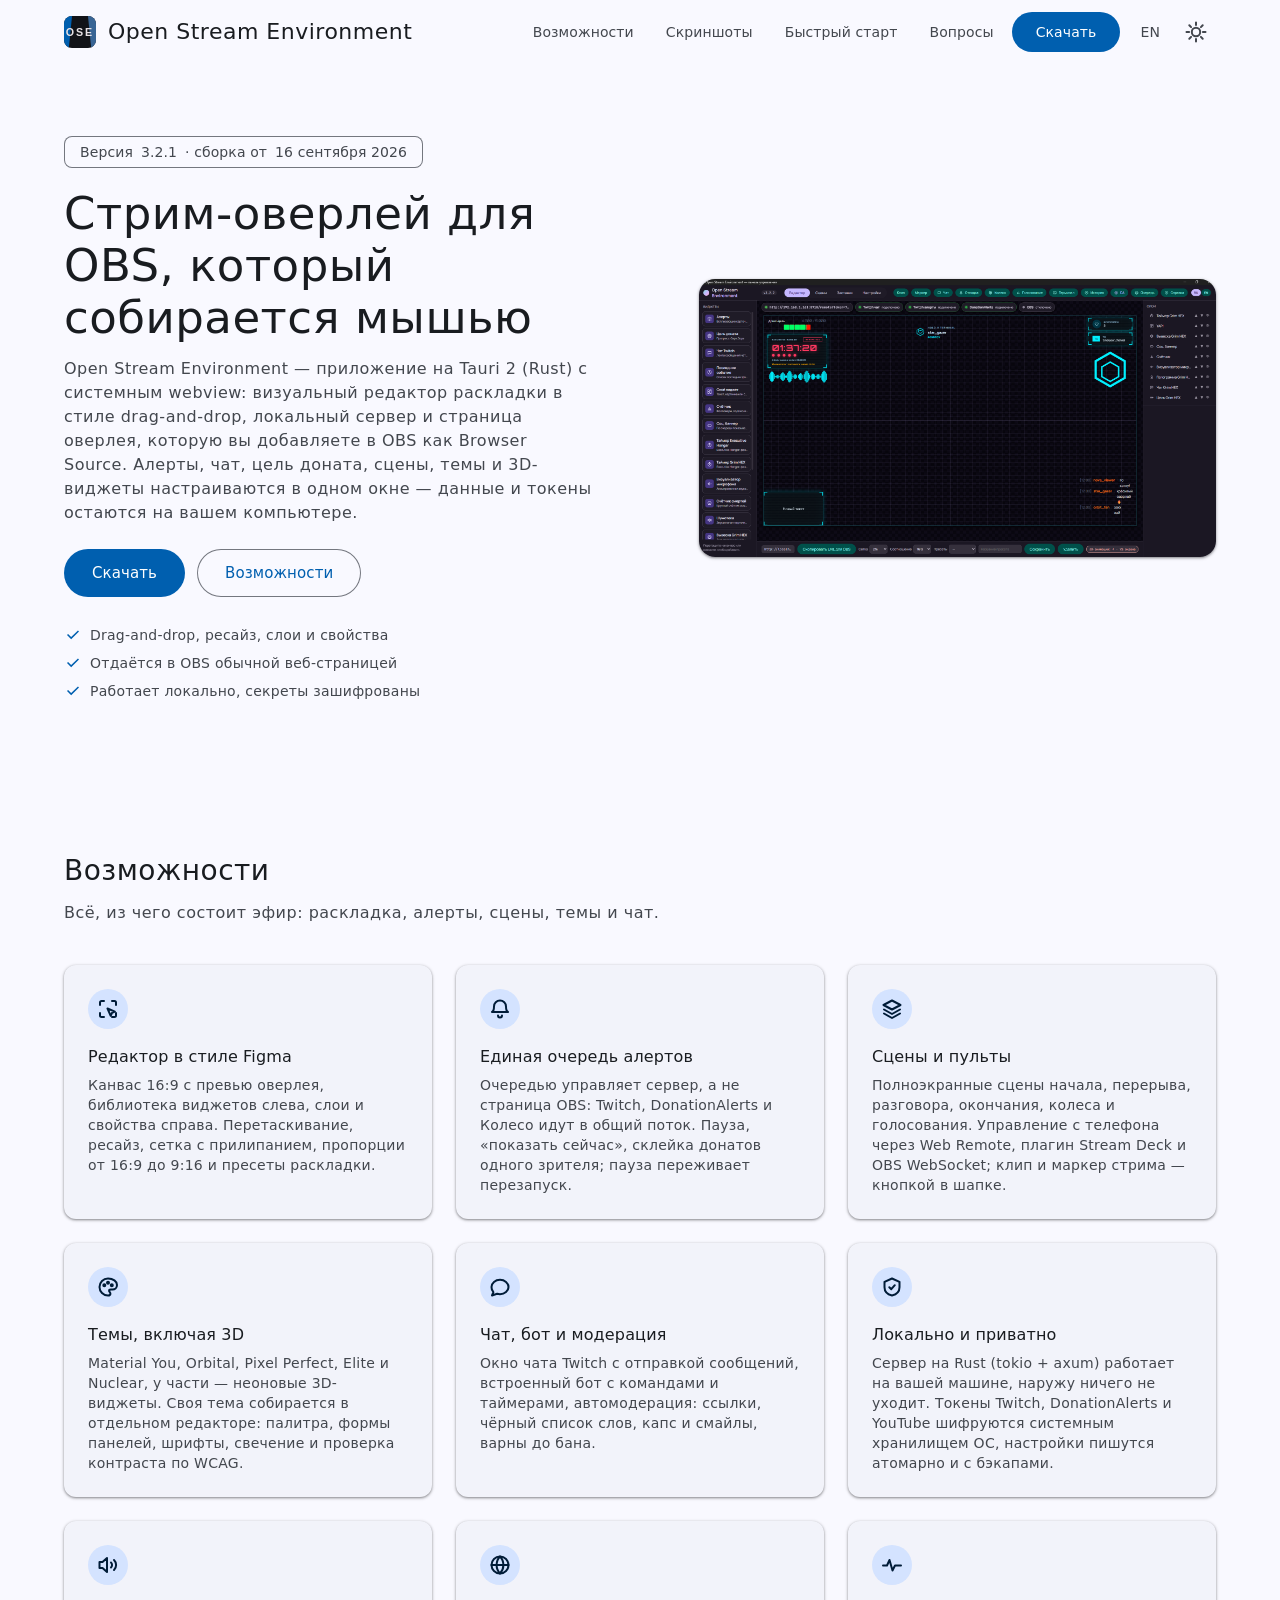
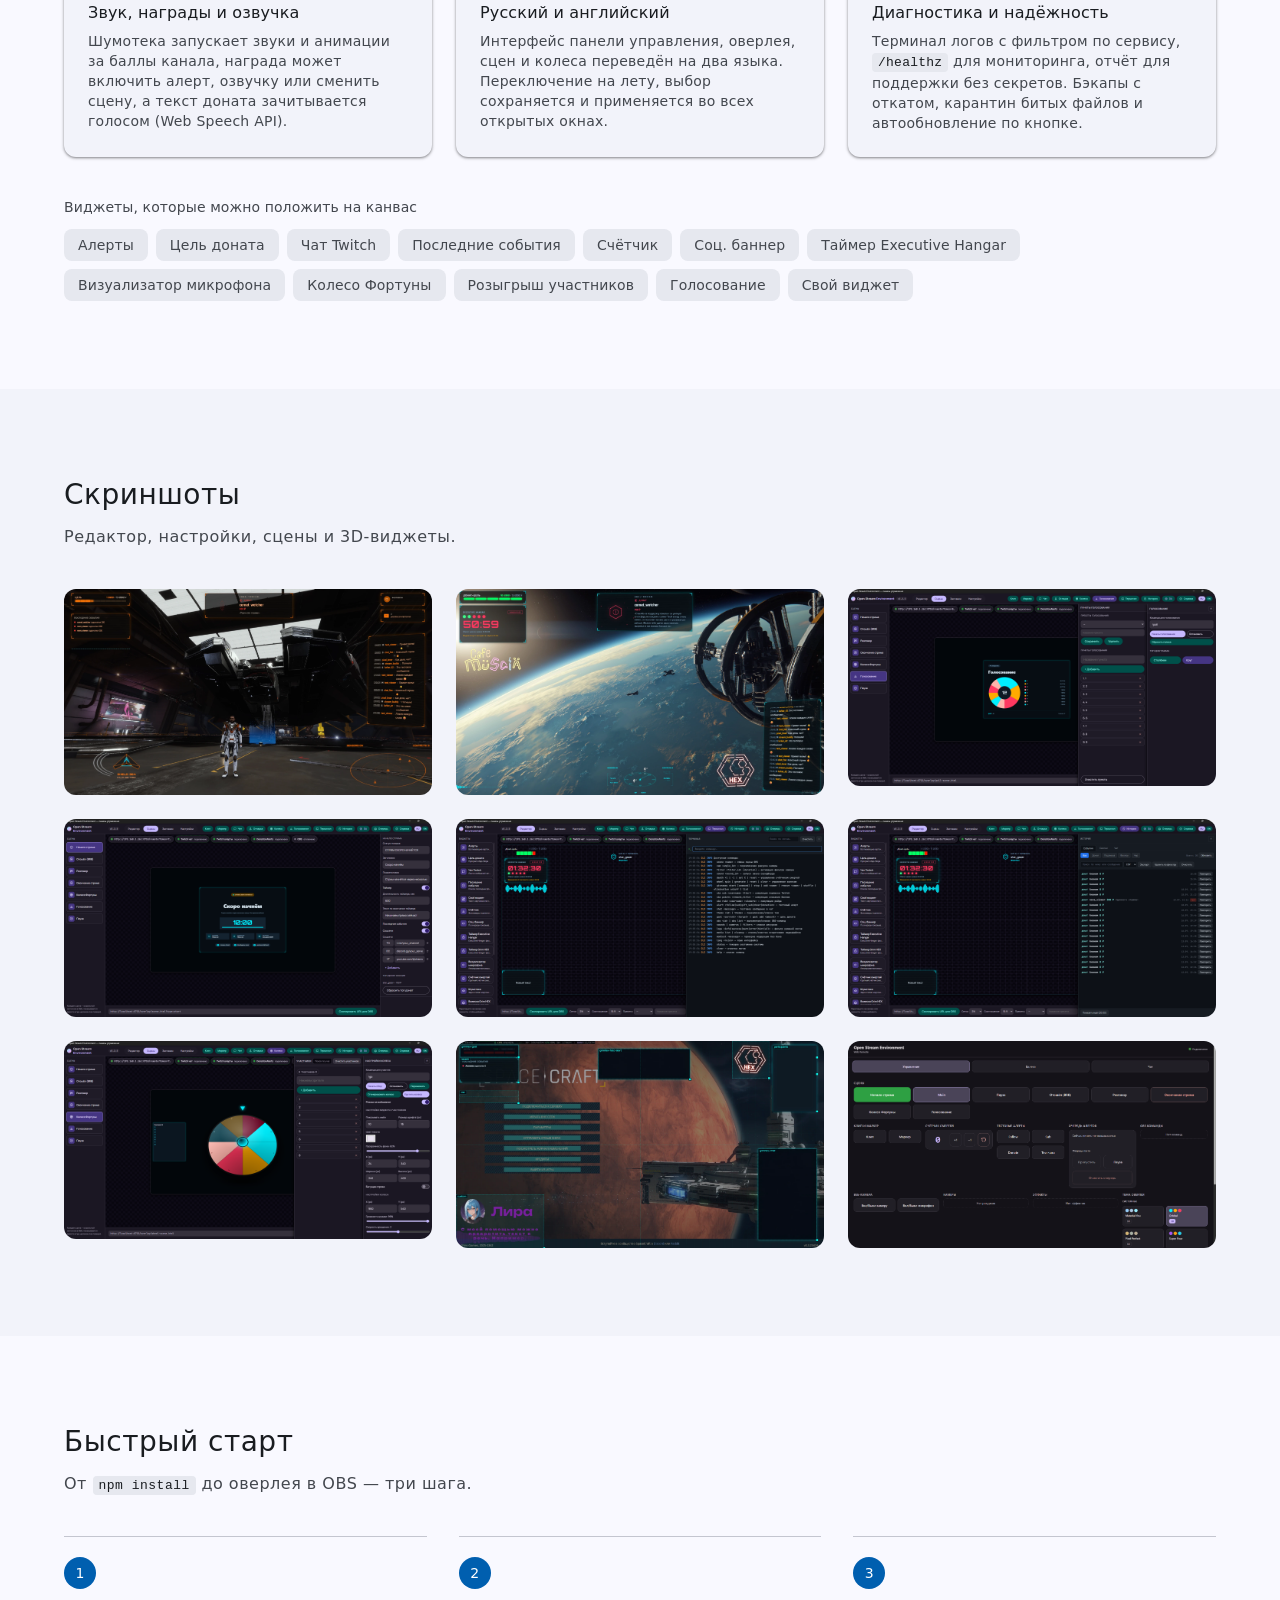
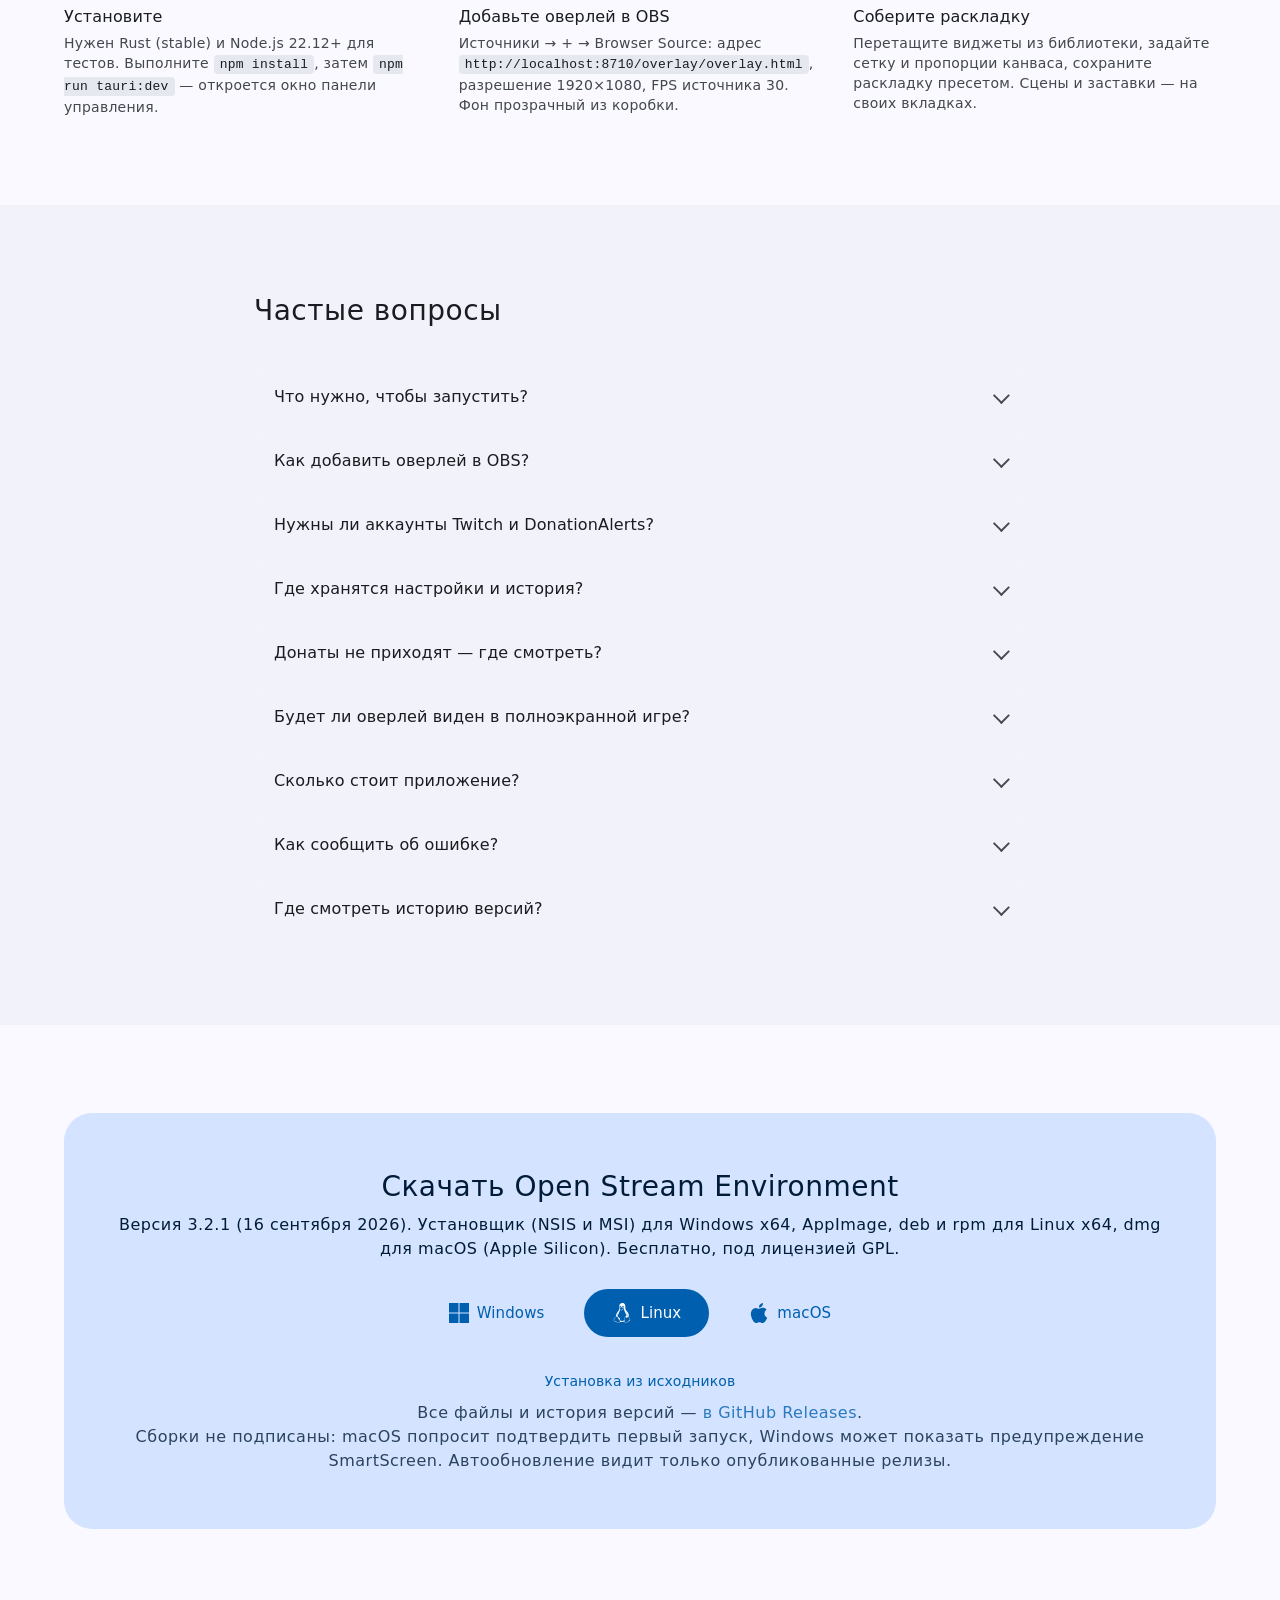
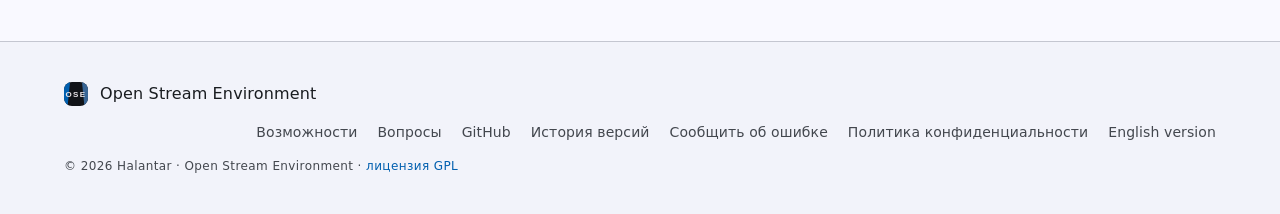
==== commit cbb82623: "Update the site for the Tauri 2 backend Electron/Express wording becomes Tauri 2 (Rust) with a syste" ====
--- a/index.html
+++ b/index.html
@@ -5,7 +5,7 @@
 <meta name="viewport" content="width=device-width, initial-scale=1">
 
 <title>Open Stream Environment — визуальный редактор стрим-оверлея для OBS</title>
-<meta name="description" content="Стрим-оверлей и визуальный редактор раскладки на Electron: алерты, чат, цель доната, сцены и 3D-виджеты. Отдаётся в OBS как Browser Source.">
+<meta name="description" content="Стрим-оверлей и визуальный редактор раскладки на Tauri 2 (Rust): алерты, чат, цель доната, сцены и 3D-виджеты. Отдаётся в OBS как Browser Source.">
 <link rel="canonical" href="https://ose-overlay.ru/">
 <link rel="alternate" hreflang="ru" href="https://ose-overlay.ru/">
 <link rel="alternate" hreflang="en" href="https://ose-overlay.ru/en/">
@@ -53,7 +53,7 @@
   "operatingSystem": "Windows, Linux, macOS",
   "softwareVersion": "3.2.1",
   "author": { "@type": "Person", "name": "Halantar" },
-  "description": "Стрим-оверлей в стиле Material Design 3 и визуальный редактор раскладки на Electron: алерты, чат, цель доната, сцены, темы и 3D-виджеты.",
+  "description": "Стрим-оверлей в стиле Material Design 3 и визуальный редактор раскладки на Tauri 2 (Rust): алерты, чат, цель доната, сцены, темы и 3D-виджеты.",
   "license": "https://github.com/Halantar-git/open-stream-environment/blob/HEAD/LICENSE",
   "softwareRequirements": "Windows 10+, Linux, macOS (Apple Silicon)",
   "downloadUrl": "https://github.com/Halantar-git/open-stream-environment/releases/latest",
@@ -102,7 +102,7 @@
       <div class="hero-copy">
         <p class="badge">Версия <span data-release-version>3.2.1</span> · сборка от <span data-release-date>16 сентября 2026</span></p>
         <h1>Стрим-оверлей для OBS, который собирается мышью</h1>
-        <p class="lead">Open Stream Environment — приложение на Electron: визуальный редактор раскладки в стиле drag-and-drop, локальный сервер и страница оверлея, которую вы добавляете в OBS как Browser Source. Алерты, чат, цель доната, сцены, темы и 3D-виджеты настраиваются в одном окне — данные и токены остаются на вашем компьютере.</p>
+        <p class="lead">Open Stream Environment — приложение на Tauri 2 (Rust) с системным webview: визуальный редактор раскладки в стиле drag-and-drop, локальный сервер и страница оверлея, которую вы добавляете в OBS как Browser Source. Алерты, чат, цель доната, сцены, темы и 3D-виджеты настраиваются в одном окне — данные и токены остаются на вашем компьютере.</p>
 
         <div class="cta-row">
           <a class="btn btn-primary btn-lg" href="#download">Скачать</a>
@@ -169,7 +169,7 @@
         <article class="card">
           <div class="card-icon"><svg viewBox="0 0 24 24" aria-hidden="true"><path d="M12 3.5 4.5 6.8v5.4c0 4 3.1 7.2 7.5 8.3 4.4-1.1 7.5-4.3 7.5-8.3V6.8L12 3.5Z"/><path d="M9.3 12.2l2 2 3.5-4"/></svg></div>
           <h3>Локально и приватно</h3>
-          <p>Сервер Express и WebSocket работает на вашей машине, наружу ничего не уходит. Токены Twitch, DonationAlerts и YouTube шифруются системным хранилищем ОС, настройки пишутся атомарно и с бэкапами.</p>
+          <p>Сервер на Rust (tokio + axum) работает на вашей машине, наружу ничего не уходит. Токены Twitch, DonationAlerts и YouTube шифруются системным хранилищем ОС, настройки пишутся атомарно и с бэкапами.</p>
         </article>
 
         <article class="card">
@@ -219,8 +219,7 @@
         <p class="section-sub">Редактор, настройки, сцены и 3D-виджеты.</p>
       </header>
 
-      <!-- Скриншоты сконвертированы в WebP из папки OSE_pic.
-           Часть alt-текстов выведена из имён файлов — если что-то названо неверно, поправьте. -->
+      <!-- Скриншоты сконвертированы в WebP из папки OSE_pic; alt-тексты выверены по описанию автора -->
       <div class="shots">
         <a class="shot" href="assets/img/ed-3.webp" data-zoom>
           <img src="assets/img/ed-3.webp" alt="Оверлей в теме Elite" loading="lazy" width="1919" height="1079">
@@ -232,7 +231,7 @@
           <img src="assets/img/poll2.webp" alt="Сцена голосования: живая диаграмма" loading="lazy" width="1920" height="1032">
         </a>
         <a class="shot" href="assets/img/scene.webp" data-zoom>
-          <img src="assets/img/scene.webp" alt="Полноэкранная сцена для OBS" loading="lazy" width="1920" height="1032">
+          <img src="assets/img/scene.webp" alt="Вкладка «Сцены» в панели управления" loading="lazy" width="1920" height="1032">
         </a>
         <a class="shot" href="assets/img/term.webp" data-zoom>
           <img src="assets/img/term.webp" alt="Терминал логов в панели управления" loading="lazy" width="1920" height="1032">
@@ -244,7 +243,7 @@
           <img src="assets/img/wheel-cfg.webp" alt="Открытая панель «Колесо»: настройки розыгрыша" loading="lazy" width="1920" height="1032">
         </a>
         <a class="shot" href="assets/img/hud-mode.webp" data-zoom>
-          <img src="assets/img/hud-mode.webp" alt="Режим редактирования HUD поверх игры" loading="lazy" width="1919" height="1079">
+          <img src="assets/img/hud-mode.webp" alt="Режим редактирования виджетов поверх игры" loading="lazy" width="1919" height="1079">
         </a>
         <a class="shot" href="assets/img/remote-full.webp" data-zoom>
           <img src="assets/img/remote-full.webp" alt="Пульт Web Remote, открытый на мониторе" loading="lazy" width="1919" height="1079">
@@ -265,7 +264,7 @@
         <li>
           <span class="step-num">1</span>
           <h3>Установите</h3>
-          <p>Нужен Node.js 22.12+. Выполните <code>npm install</code>, затем <code>npm start</code> — откроется окно панели управления.</p>
+          <p>Нужен Rust (stable) и Node.js 22.12+ для тестов. Выполните <code>npm install</code>, затем <code>npm run tauri:dev</code> — откроется окно панели управления.</p>
         </li>
         <li>
           <span class="step-num">2</span>
@@ -291,7 +290,7 @@
       <div class="faq">
         <details>
           <summary>Что нужно, чтобы запустить?</summary>
-          <p>Из исходников — Node.js 22.12+: <code>npm install</code>, затем <code>npm start</code>. Для обычного использования возьмите готовую сборку: установщик для Windows x64, AppImage и deb для Linux x64, dmg для macOS на Apple Silicon. Готового файла под Intel-мак нет.</p>
+          <p>Из исходников — Rust (stable): <code>npm install</code>, затем <code>npm run tauri:dev</code> (Node.js 22.12+ нужен только для тестов и скриптов данных). Для обычного использования возьмите готовую сборку: для Windows x64 — установщик NSIS <code>.exe</code> и MSI, для Linux x64 — AppImage, deb и rpm, для macOS — dmg на Apple Silicon. Готового файла под Intel-мак нет.</p>
         </details>
         <details>
           <summary>Как добавить оверлей в OBS?</summary>
@@ -303,7 +302,7 @@
         </details>
         <details>
           <summary>Где хранятся настройки и история?</summary>
-          <p>Только на вашем компьютере: <code>config.json</code> и <code>local-db.json</code> в каталоге данных (в Windows — <code>%APPDATA%\Open Stream Environment</code>). История событий и чата — в append-only <code>local-db.jsonl</code> и <code>local-db.chat.jsonl</code>. Рядом ведутся бэкапы <code>.bak.0…2</code>, а битый файл уезжает в карантин и поднимается из копии.</p>
+          <p>Только на вашем компьютере: <code>config.json</code> и <code>local-db.json</code> в каталоге данных (в Windows — <code>%APPDATA%\com.openstreamenvironment.app</code>, либо рядом с exe в портативном режиме). История событий и чата — в append-only <code>local-db.jsonl</code> и <code>local-db.chat.jsonl</code>. Рядом ведутся бэкапы <code>.bak.0…2</code>, а битый файл уезжает в карантин и поднимается из копии.</p>
         </details>
         <details>
           <summary>Донаты не приходят — где смотреть?</summary>
@@ -334,7 +333,7 @@
     <div class="wrap">
       <div class="cta-panel">
         <h2>Скачать Open Stream Environment</h2>
-        <p>Версия <span data-release-version>3.2.1</span> (<span data-release-date>16 сентября 2026</span>). Установщик для Windows x64, AppImage и deb для Linux x64, dmg для macOS (Apple Silicon). Бесплатно, под лицензией GPL.</p>
+        <p>Версия <span data-release-version>3.2.1</span> (<span data-release-date>16 сентября 2026</span>). Установщик (NSIS и MSI) для Windows x64, AppImage, deb и rpm для Linux x64, dmg для macOS (Apple Silicon). Бесплатно, под лицензией GPL.</p>
 
         <!-- Прямые ссылки на файлы релиза: адреса подставляет деплой, а main.js
              выделяет кнопку системы посетителя -->
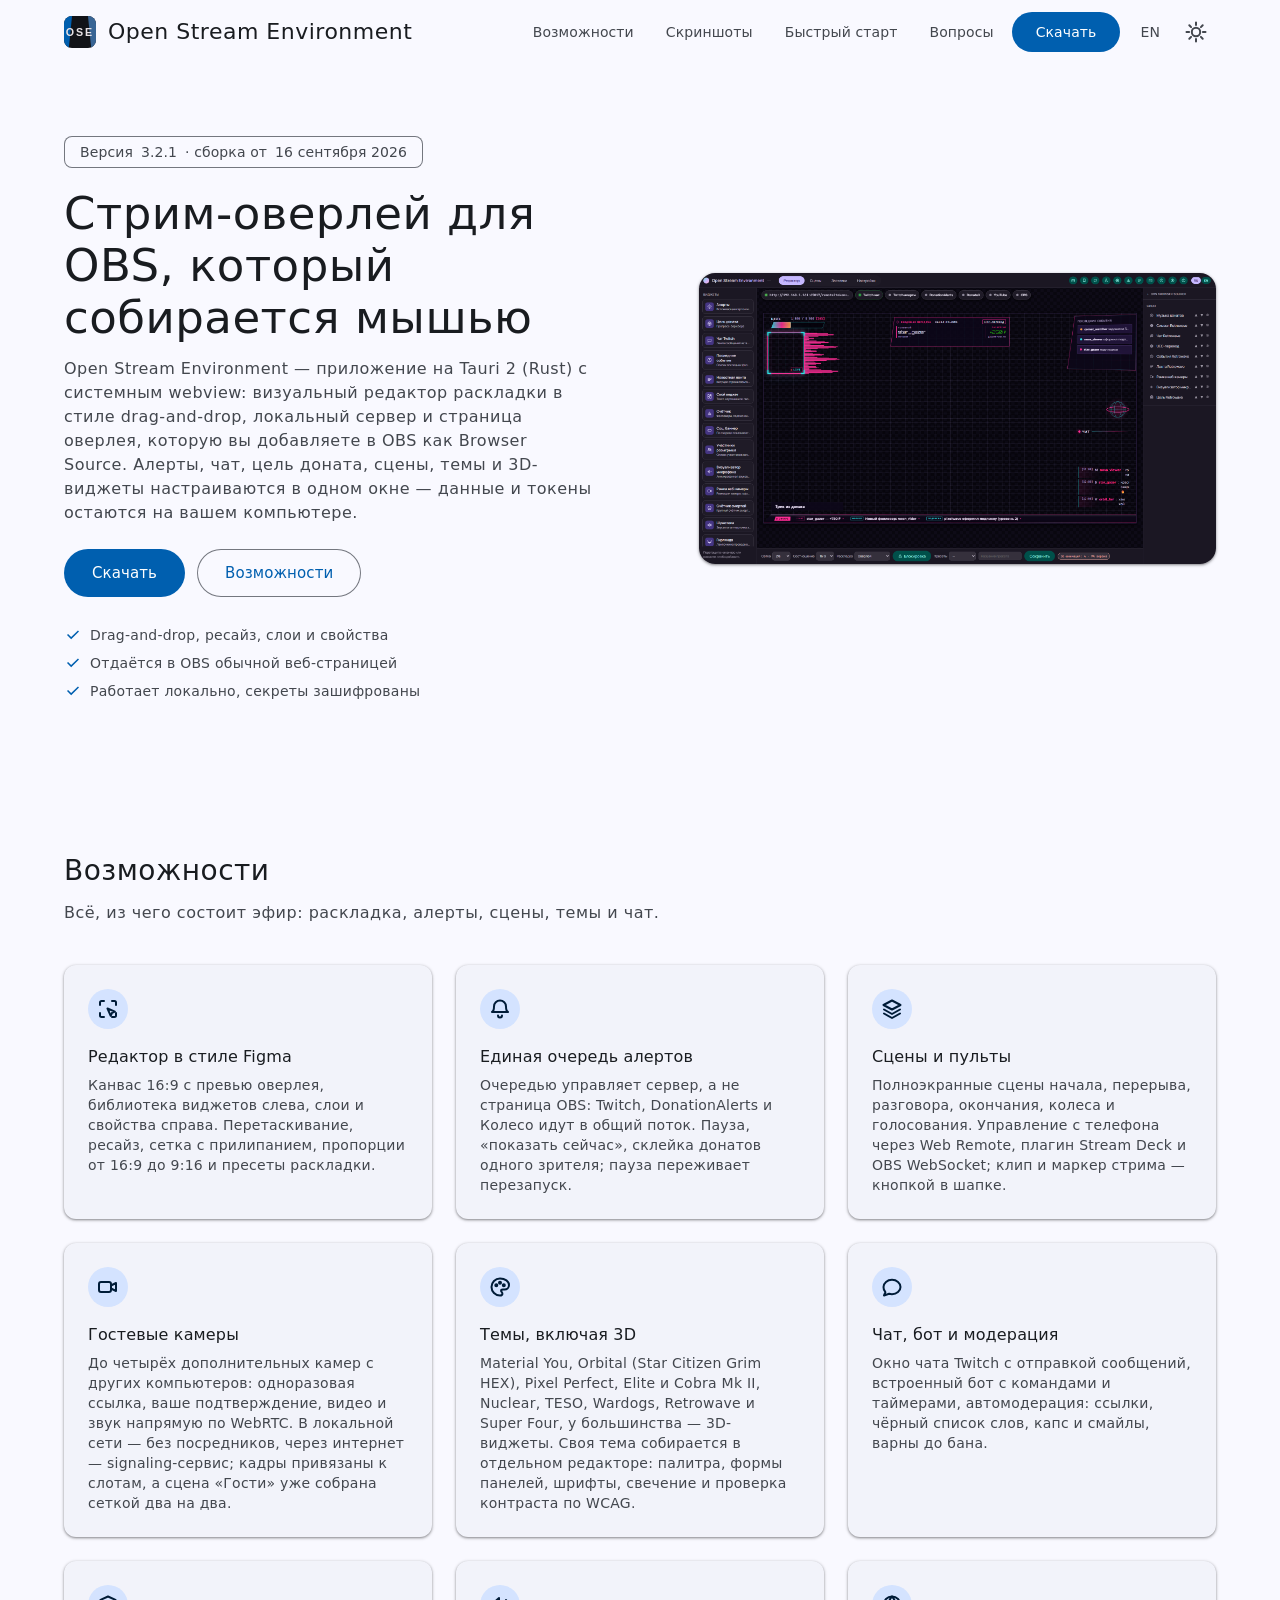
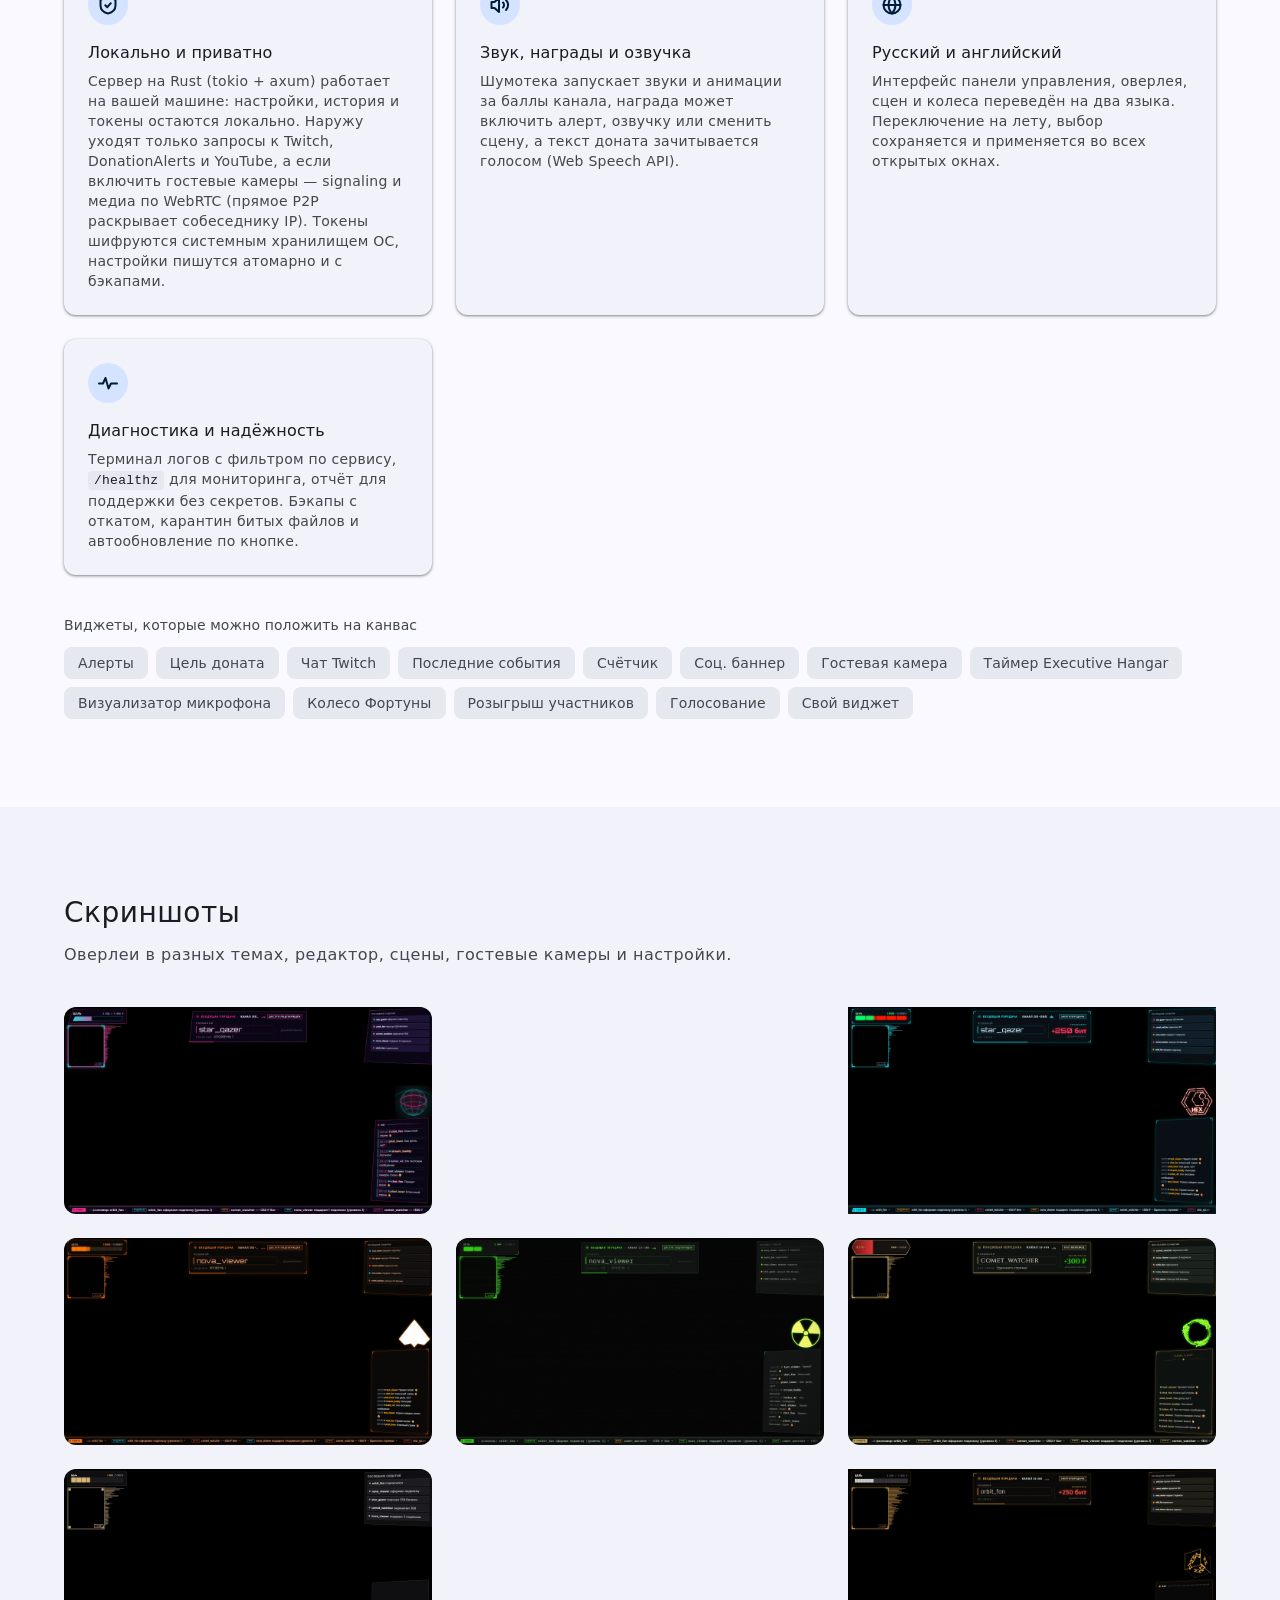
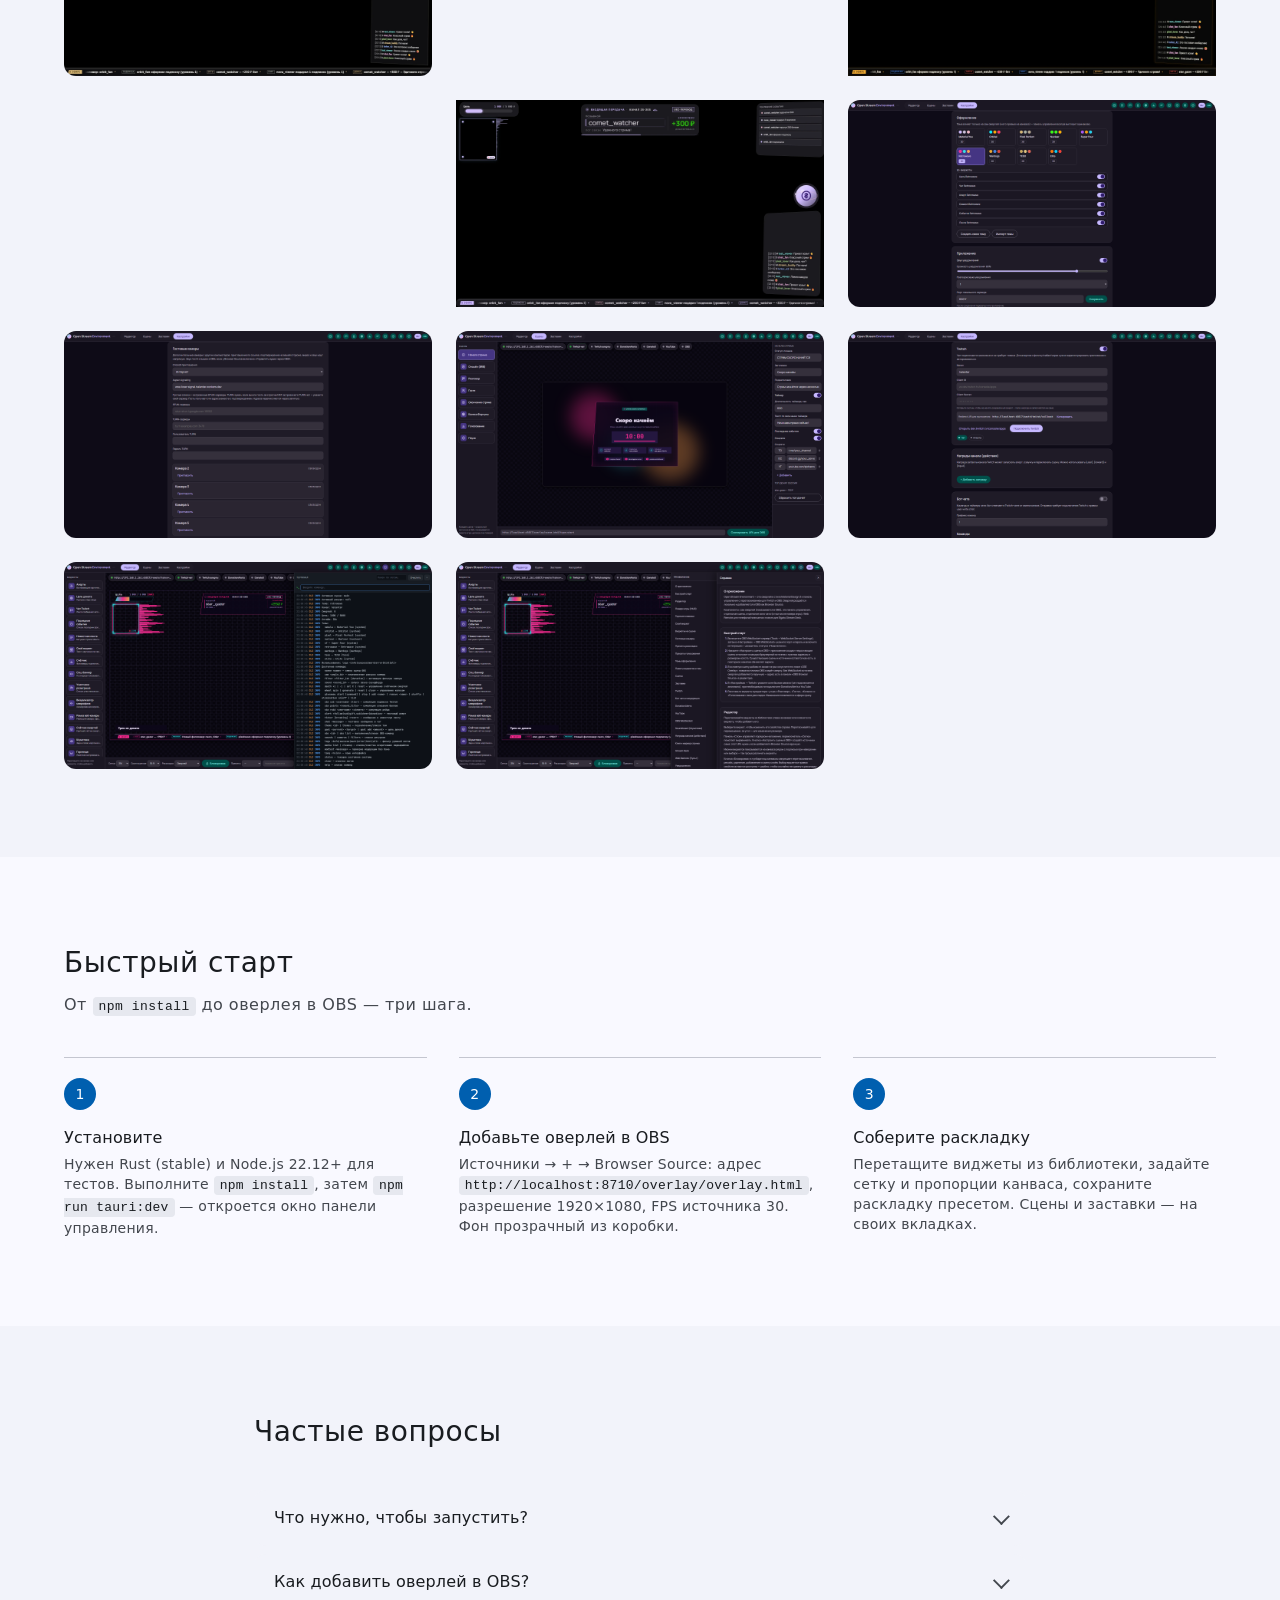
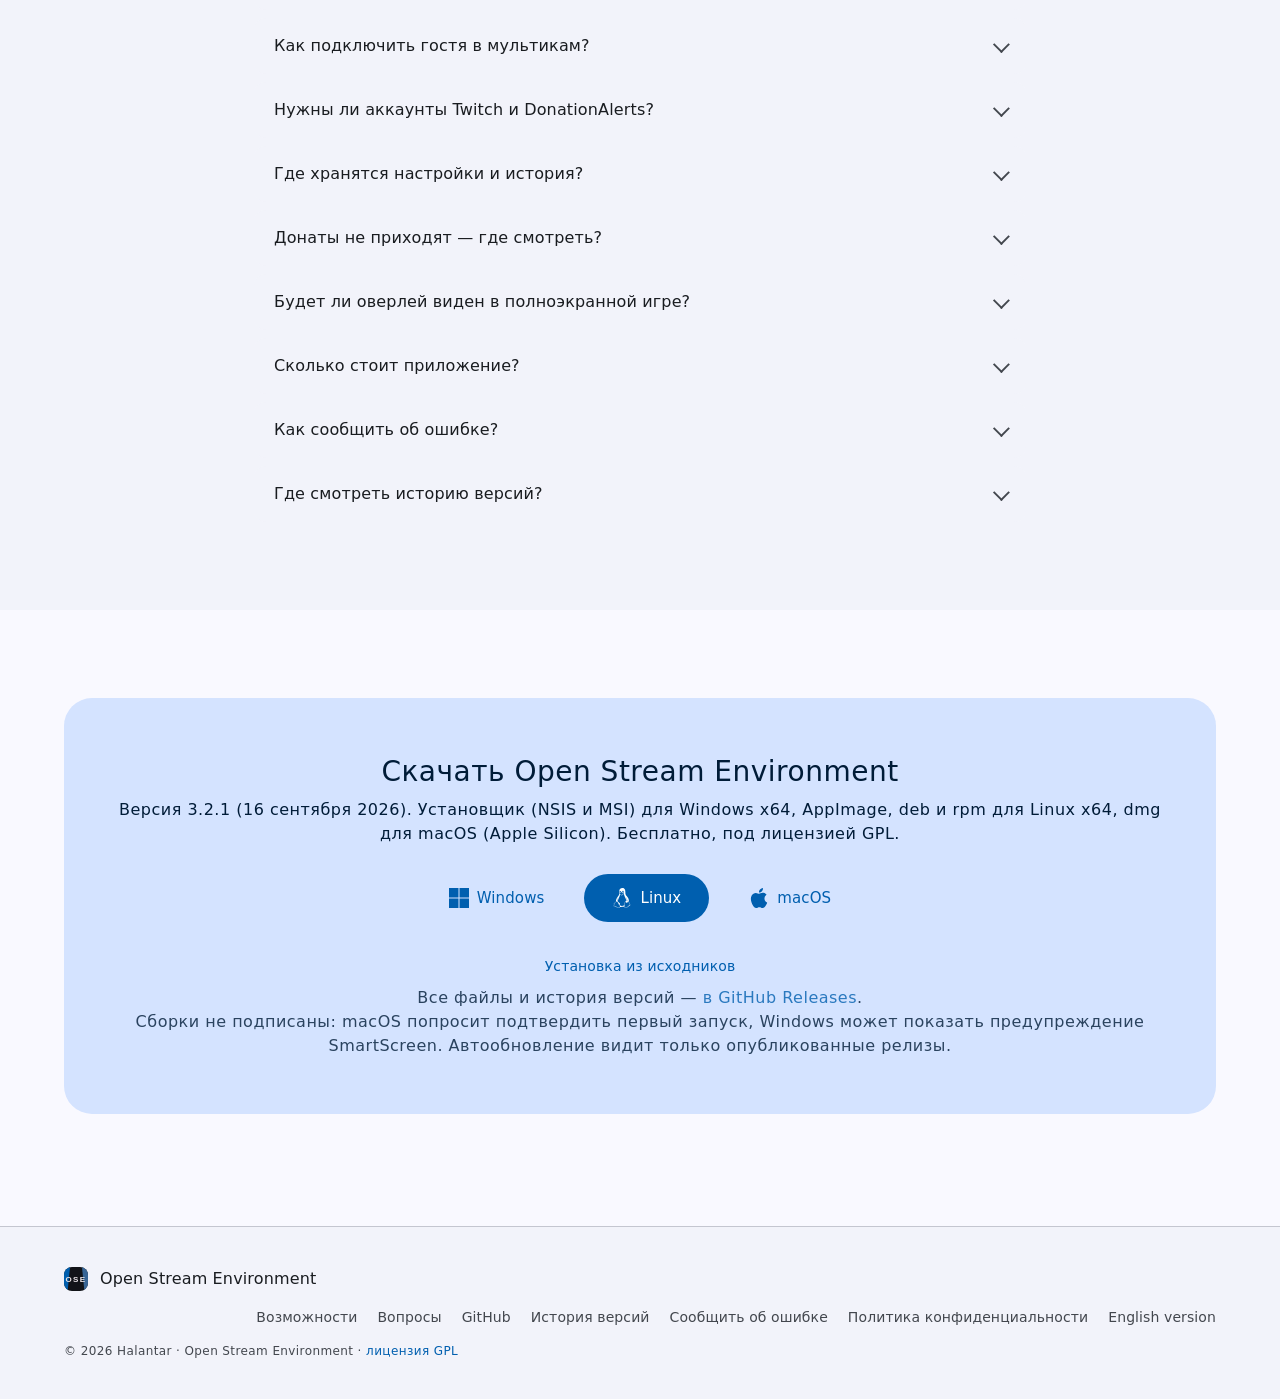
==== commit dd9dde8f: "Обновить сайт под 4.5.5 и заменить скриншоты Гостевые камеры и TURN, актуальный список тем и честная" ====
--- a/index.html
+++ b/index.html
@@ -5,7 +5,7 @@
 <meta name="viewport" content="width=device-width, initial-scale=1">
 
 <title>Open Stream Environment — визуальный редактор стрим-оверлея для OBS</title>
-<meta name="description" content="Стрим-оверлей и визуальный редактор раскладки на Tauri 2 (Rust): алерты, чат, цель доната, сцены и 3D-виджеты. Отдаётся в OBS как Browser Source.">
+<meta name="description" content="Стрим-оверлей и визуальный редактор раскладки на Tauri 2 (Rust): алерты, чат, цель доната, сцены, 3D-виджеты и гостевые камеры. Отдаётся в OBS как Browser Source.">
 <link rel="canonical" href="https://ose-overlay.ru/">
 <link rel="alternate" hreflang="ru" href="https://ose-overlay.ru/">
 <link rel="alternate" hreflang="en" href="https://ose-overlay.ru/en/">
@@ -21,7 +21,7 @@
 <meta property="og:type" content="website">
 <meta property="og:site_name" content="Open Stream Environment">
 <meta property="og:title" content="Open Stream Environment — визуальный редактор стрим-оверлея для OBS">
-<meta property="og:description" content="Стрим-оверлей в стиле Material Design 3 и редактор раскладки в стиле drag-and-drop. Отдаётся в OBS как Browser Source.">
+<meta property="og:description" content="Стрим-оверлей в стиле Material Design 3, редактор раскладки drag-and-drop, гостевые камеры и 3D-виджеты. Отдаётся в OBS как Browser Source.">
 <meta property="og:url" content="https://ose-overlay.ru/">
 <meta property="og:image" content="https://ose-overlay.ru/assets/img/og.png">
 <meta property="og:image:width" content="1200">
@@ -53,7 +53,7 @@
   "operatingSystem": "Windows, Linux, macOS",
   "softwareVersion": "3.2.1",
   "author": { "@type": "Person", "name": "Halantar" },
-  "description": "Стрим-оверлей в стиле Material Design 3 и визуальный редактор раскладки на Tauri 2 (Rust): алерты, чат, цель доната, сцены, темы и 3D-виджеты.",
+  "description": "Стрим-оверлей в стиле Material Design 3 и визуальный редактор раскладки на Tauri 2 (Rust): алерты, чат, цель доната, сцены, темы, 3D-виджеты и гостевые камеры.",
   "license": "https://github.com/Halantar-git/open-stream-environment/blob/HEAD/LICENSE",
   "softwareRequirements": "Windows 10+, Linux, macOS (Apple Silicon)",
   "downloadUrl": "https://github.com/Halantar-git/open-stream-environment/releases/latest",
@@ -119,8 +119,8 @@
       <!-- Визуал в hero: главный экран редактора -->
       <div class="hero-visual">
         <div class="mock">
-          <a class="shot-link" href="assets/img/main.webp" data-zoom>
-            <img src="assets/img/main.webp" alt="Редактор раскладки: канвас 16:9 с превью оверлея, библиотека виджетов слева, слои и свойства справа" width="1920" height="1032" fetchpriority="high">
+          <a class="shot-link" href="assets/img/ru/editor.webp" data-zoom>
+            <img src="assets/img/ru/editor.webp" alt="Редактор раскладки: канвас 16:9 с превью оверлея в теме Retrowave, библиотека виджетов слева, слои и свойства справа" width="1920" height="1080" fetchpriority="high">
           </a>
         </div>
       </div>
@@ -155,9 +155,15 @@
         </article>
 
         <article class="card">
+          <div class="card-icon"><svg viewBox="0 0 24 24" aria-hidden="true"><rect x="3" y="7" width="12" height="10" rx="2"/><path d="M15 10.5 20 8v8l-5-2.5"/></svg></div>
+          <h3>Гостевые камеры</h3>
+          <p>До четырёх дополнительных камер с других компьютеров: одноразовая ссылка, ваше подтверждение, видео и звук напрямую по WebRTC. В локальной сети — без посредников, через интернет — signaling-сервис; кадры привязаны к слотам, а сцена «Гости» уже собрана сеткой два на два.</p>
+        </article>
+
+        <article class="card">
           <div class="card-icon"><svg viewBox="0 0 24 24" aria-hidden="true"><path d="M12 3.5a8.5 8.5 0 1 0 0 17c1.7 0 2.4-.9 2.4-1.8 0-1.6-1.3-1.9-1.3-2.8 0-.8.7-1.4 1.6-1.4h1.8a4.5 4.5 0 0 0 4.5-4.5c0-3.6-3.9-6.5-9-6.5Z"/><circle cx="8.3" cy="10.2" r="1"/><circle cx="12" cy="7.8" r="1"/><circle cx="15.8" cy="10.2" r="1"/></svg></div>
           <h3>Темы, включая 3D</h3>
-          <p>Material You, Orbital, Pixel Perfect, Elite и Nuclear, у части — неоновые 3D-виджеты. Своя тема собирается в отдельном редакторе: палитра, формы панелей, шрифты, свечение и проверка контраста по WCAG.</p>
+          <p>Material You, Orbital (Star Citizen Grim HEX), Pixel Perfect, Elite и Cobra Mk II, Nuclear, TESO, Wardogs, Retrowave и Super Four, у большинства — 3D-виджеты. Своя тема собирается в отдельном редакторе: палитра, формы панелей, шрифты, свечение и проверка контраста по WCAG.</p>
         </article>
 
         <article class="card">
@@ -169,7 +175,7 @@
         <article class="card">
           <div class="card-icon"><svg viewBox="0 0 24 24" aria-hidden="true"><path d="M12 3.5 4.5 6.8v5.4c0 4 3.1 7.2 7.5 8.3 4.4-1.1 7.5-4.3 7.5-8.3V6.8L12 3.5Z"/><path d="M9.3 12.2l2 2 3.5-4"/></svg></div>
           <h3>Локально и приватно</h3>
-          <p>Сервер на Rust (tokio + axum) работает на вашей машине, наружу ничего не уходит. Токены Twitch, DonationAlerts и YouTube шифруются системным хранилищем ОС, настройки пишутся атомарно и с бэкапами.</p>
+          <p>Сервер на Rust (tokio + axum) работает на вашей машине: настройки, история и токены остаются локально. Наружу уходят только запросы к Twitch, DonationAlerts и YouTube, а если включить гостевые камеры — signaling и медиа по WebRTC (прямое P2P раскрывает собеседнику IP). Токены шифруются системным хранилищем ОС, настройки пишутся атомарно и с бэкапами.</p>
         </article>
 
         <article class="card">
@@ -200,6 +206,7 @@
           <li class="chip">Последние события</li>
           <li class="chip">Счётчик</li>
           <li class="chip">Соц. баннер</li>
+          <li class="chip">Гостевая камера</li>
           <li class="chip">Таймер Executive Hangar</li>
           <li class="chip">Визуализатор микрофона</li>
           <li class="chip">Колесо Фортуны</li>
@@ -216,37 +223,52 @@
     <div class="wrap">
       <header class="section-head">
         <h2>Скриншоты</h2>
-        <p class="section-sub">Редактор, настройки, сцены и 3D-виджеты.</p>
+        <p class="section-sub">Оверлеи в разных темах, редактор, сцены, гостевые камеры и настройки.</p>
       </header>
 
-      <!-- Скриншоты сконвертированы в WebP из папки OSE_pic; alt-тексты выверены по описанию автора -->
+      <!-- Снимки сняты из приложения: оверлей на чёрном фоне и окно панели, отдельно для каждого языка -->
       <div class="shots">
-        <a class="shot" href="assets/img/ed-3.webp" data-zoom>
-          <img src="assets/img/ed-3.webp" alt="Оверлей в теме Elite" loading="lazy" width="1919" height="1079">
-        </a>
-        <a class="shot" href="assets/img/stream-sc.webp" data-zoom>
-          <img src="assets/img/stream-sc.webp" alt="Оверлей в теме Orbital" loading="lazy" width="1919" height="1079">
-        </a>
-        <a class="shot" href="assets/img/poll2.webp" data-zoom>
-          <img src="assets/img/poll2.webp" alt="Сцена голосования: живая диаграмма" loading="lazy" width="1920" height="1032">
-        </a>
-        <a class="shot" href="assets/img/scene.webp" data-zoom>
-          <img src="assets/img/scene.webp" alt="Вкладка «Сцены» в панели управления" loading="lazy" width="1920" height="1032">
-        </a>
-        <a class="shot" href="assets/img/term.webp" data-zoom>
-          <img src="assets/img/term.webp" alt="Терминал логов в панели управления" loading="lazy" width="1920" height="1032">
-        </a>
-        <a class="shot" href="assets/img/history.webp" data-zoom>
-          <img src="assets/img/history.webp" alt="Окно истории: события, сессии и чат стрима" loading="lazy" width="1920" height="1032">
-        </a>
-        <a class="shot" href="assets/img/wheel-cfg.webp" data-zoom>
-          <img src="assets/img/wheel-cfg.webp" alt="Открытая панель «Колесо»: настройки розыгрыша" loading="lazy" width="1920" height="1032">
-        </a>
-        <a class="shot" href="assets/img/hud-mode.webp" data-zoom>
-          <img src="assets/img/hud-mode.webp" alt="Режим редактирования виджетов поверх игры" loading="lazy" width="1919" height="1079">
-        </a>
-        <a class="shot" href="assets/img/remote-full.webp" data-zoom>
-          <img src="assets/img/remote-full.webp" alt="Пульт Web Remote, открытый на мониторе" loading="lazy" width="1919" height="1079">
+        <a class="shot" href="assets/img/ru/overlay-retrowave.webp" data-zoom>
+          <img src="assets/img/ru/overlay-retrowave.webp" alt="Оверлей в теме Retrowave: цель сбора, карточка доната, последние события, чат и бегущая строка" loading="lazy" width="1920" height="1080">
+        </a>
+        <a class="shot" href="assets/img/ru/overlay-orbital.webp" data-zoom></a>
+          <img src="assets/img/ru/overlay-orbital.webp" alt="Оверлей в теме Orbital с 3D-виджетами Grim HEX" loading="lazy" width="1920" height="1080">
+        </a>
+        <a class="shot" href="assets/img/ru/overlay-elite.webp" data-zoom>
+          <img src="assets/img/ru/overlay-elite.webp" alt="Оверлей в теме Elite с 3D-виджетами Cobra Mk II" loading="lazy" width="1920" height="1080">
+        </a>
+        <a class="shot" href="assets/img/ru/overlay-nuclear.webp" data-zoom>
+          <img src="assets/img/ru/overlay-nuclear.webp" alt="Оверлей в теме Nuclear" loading="lazy" width="1920" height="1080">
+        </a>
+        <a class="shot" href="assets/img/ru/overlay-teso.webp" data-zoom>
+          <img src="assets/img/ru/overlay-teso.webp" alt="Оверлей в теме TESO" loading="lazy" width="1920" height="1080">
+        </a>
+        <a class="shot" href="assets/img/ru/overlay-pixel.webp" data-zoom>
+          <img src="assets/img/ru/overlay-pixel.webp" alt="Оверлей в теме Pixel Perfect" loading="lazy" width="1920" height="1080">
+        </a>
+        <a class="shot" href="assets/img/ru/overlay-wardogs.webp" data-zoom></a>
+          <img src="assets/img/ru/overlay-wardogs.webp" alt="Оверлей в теме Wardogs" loading="lazy" width="1920" height="1080">
+        </a>
+        <a class="shot" href="assets/img/ru/overlay-nebula.webp" data-zoom></a>
+          <img src="assets/img/ru/overlay-nebula.webp" alt="Оверлей в теме Material You" loading="lazy" width="1920" height="1080">
+        </a>
+        <a class="shot" href="assets/img/ru/themes.webp" data-zoom>
+          <img src="assets/img/ru/themes.webp" alt="Настройки, раздел «Оформление»: сетка тем и переключатели 3D-виджетов" loading="lazy" width="1920" height="1080">
+        </a>
+        <a class="shot" href="assets/img/ru/guests.webp" data-zoom>
+          <img src="assets/img/ru/guests.webp" alt="Гостевые камеры: способ приглашения, адрес signaling, STUN и TURN, слоты камер" loading="lazy" width="1920" height="1080">
+        </a>
+        <a class="shot" href="assets/img/ru/scenes.webp" data-zoom>
+          <img src="assets/img/ru/scenes.webp" alt="Вкладка «Сцены»: список сцен, превью «Начало стрима» и его настройки" loading="lazy" width="1920" height="1080">
+        </a>
+        <a class="shot" href="assets/img/ru/integrations.webp" data-zoom>
+          <img src="assets/img/ru/integrations.webp" alt="Настройки Twitch: канал, приложение, награды канала и чат-бот" loading="lazy" width="1920" height="1080">
+        </a>
+        <a class="shot" href="assets/img/ru/terminal.webp" data-zoom>
+          <img src="assets/img/ru/terminal.webp" alt="Терминал панели: вывод команд status, themes и help" loading="lazy" width="1920" height="1080">
+        </a>
+        <a class="shot" href="assets/img/ru/help.webp" data-zoom>
+          <img src="assets/img/ru/help.webp" alt="Справка по разделам: о приложении, быстрый старт, редактор" loading="lazy" width="1920" height="1080">
         </a>
       </div>
     </div>
@@ -297,6 +319,10 @@
           <p>Оверлей — обычная веб-страница, поэтому в OBS это Browser Source: адрес <code>http://localhost:8710/overlay/overlay.html</code>, разрешение 1920×1080, FPS источника 30. Включите «Завершать работу источника, когда он не отображается» — тогда скрытые сцены полностью засыпают.</p>
         </details>
         <details>
+          <summary>Как подключить гостя в мультикам?</summary>
+          <p>В «Настройки → Гостевые камеры» создайте приглашение для слота и отправьте ссылку гостю — он вставит её в OSE, а вы нажмёте «Пустить». В локальной сети соединение прямое; через интернет нужен signaling-сервис, но медиа всё равно идёт напрямую. Если у кого-то симметричный NAT или CGNAT (мобильный интернет), прямой путь не соберётся: поля TURN в настройках есть, но своего ретранслятора в поставке нет — нужен свой сервер, например coturn. VPN тоже мешает: его выход обычно даёт симметричный NAT.</p>
+        </details>
+        <details>
           <summary>Нужны ли аккаунты Twitch и DonationAlerts?</summary>
           <p>Чат читается анонимно — достаточно имени канала. Алерты о фоллоу, подписках, чирах и донатах требуют своих приложений: Client ID и Client Secret с dev.twitch.tv и donationalerts.com плюс авторизация. Отправка сообщений в чат тоже требует подключённого Twitch.</p>
         </details>
@@ -314,7 +340,7 @@
         </details>
         <details>
           <summary>Сколько стоит приложение?</summary>
-          <p>Бесплатно. Проект открытый и распространяется под лицензией GPL — код, сборки и история изменений лежат в <a href="https://github.com/Halantar-git/open-stream-environment">репозитории на GitHub</a>.</p>
+          <p>Бесплатно. Проект открытый, под лицензией GPL, и использует только открытые и бесплатные ресурсы — код, сборки и история изменений лежат в <a href="https://github.com/Halantar-git/open-stream-environment">репозитории на GitHub</a>.</p>
         </details>
         <details>
           <summary>Как сообщить об ошибке?</summary>
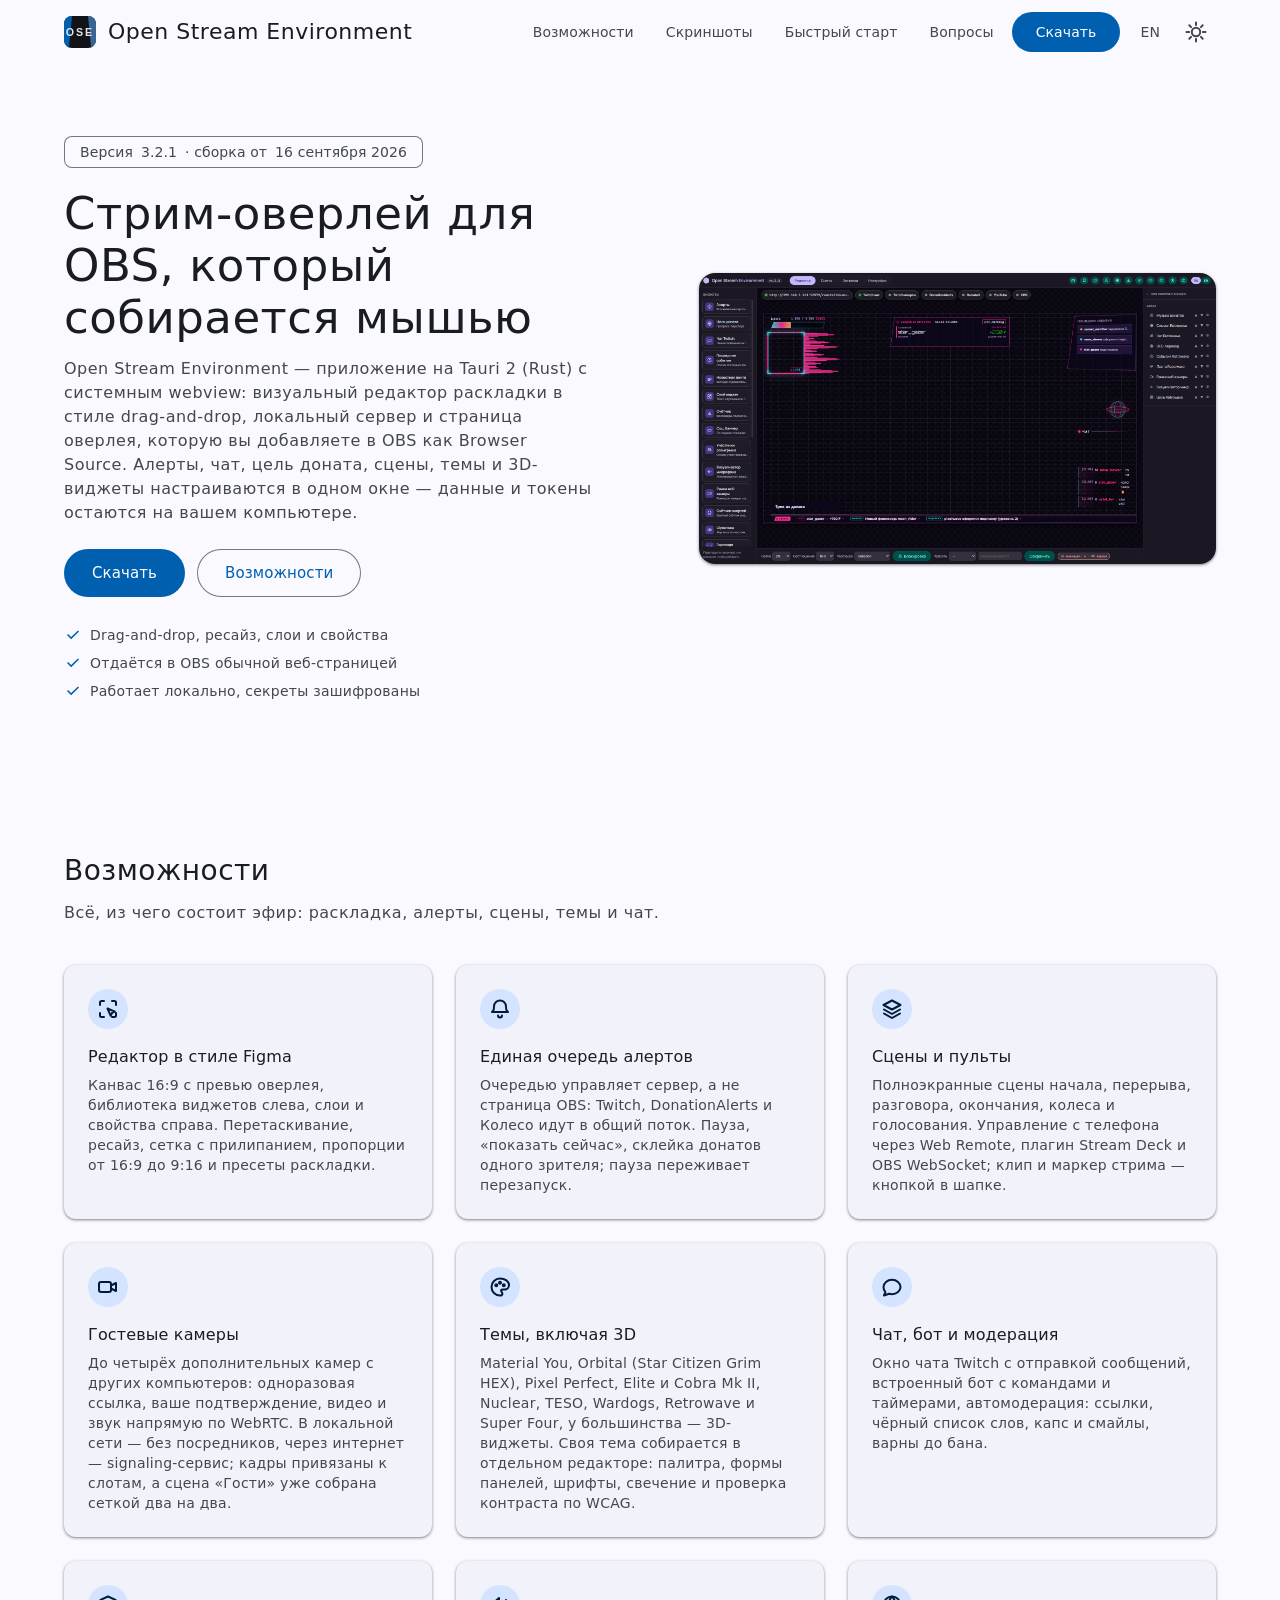
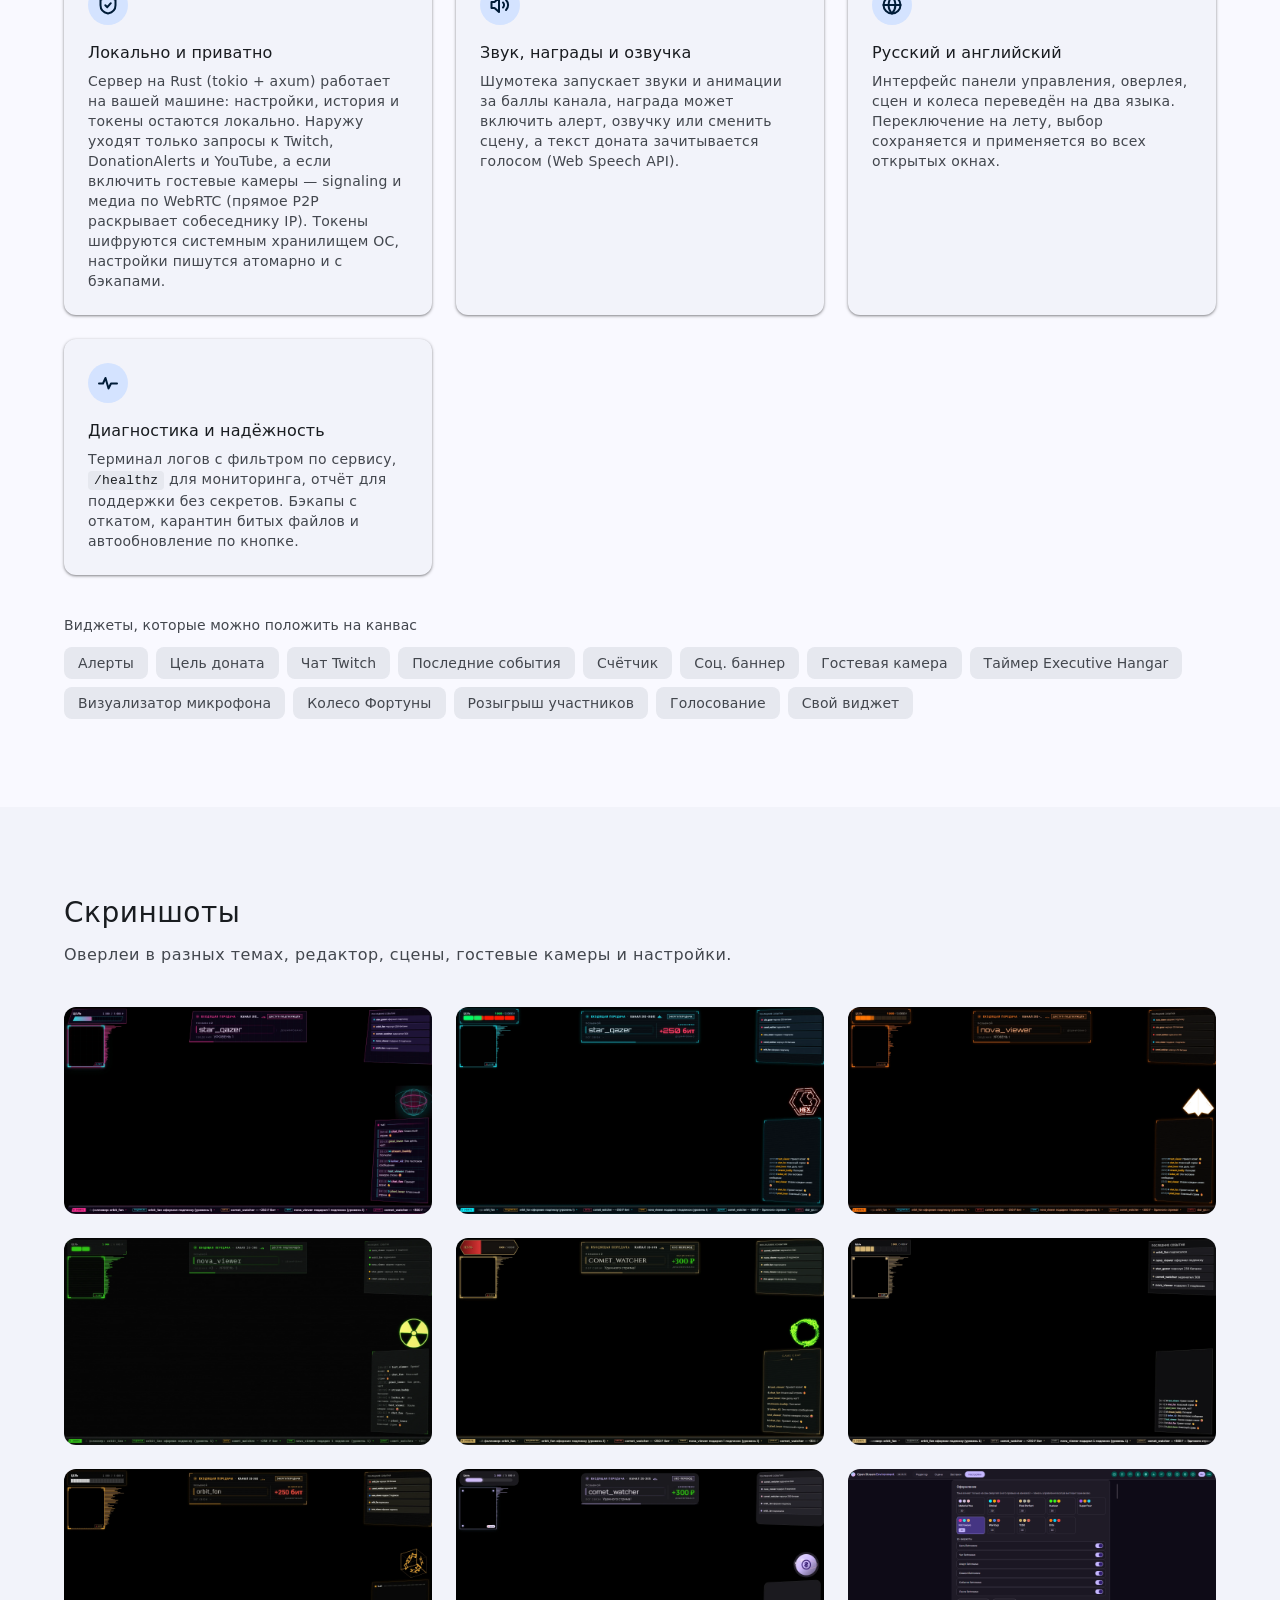
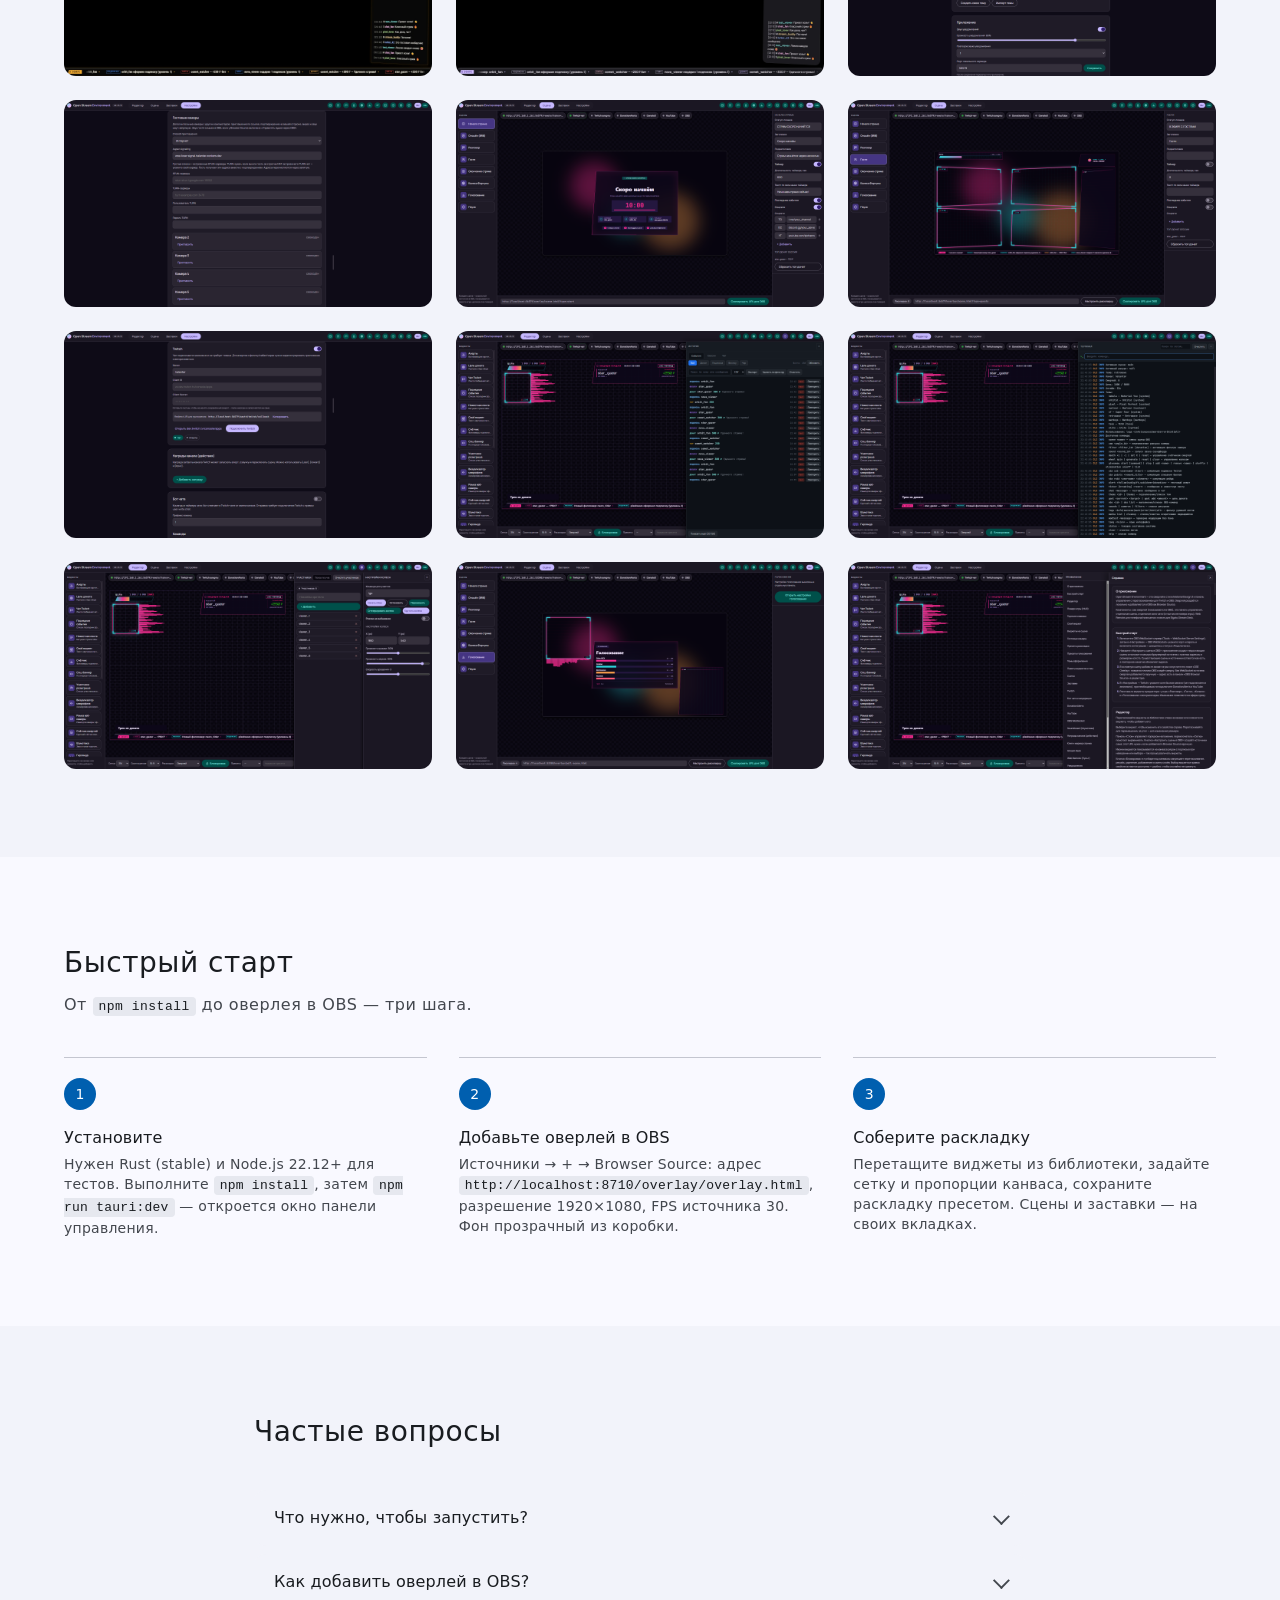
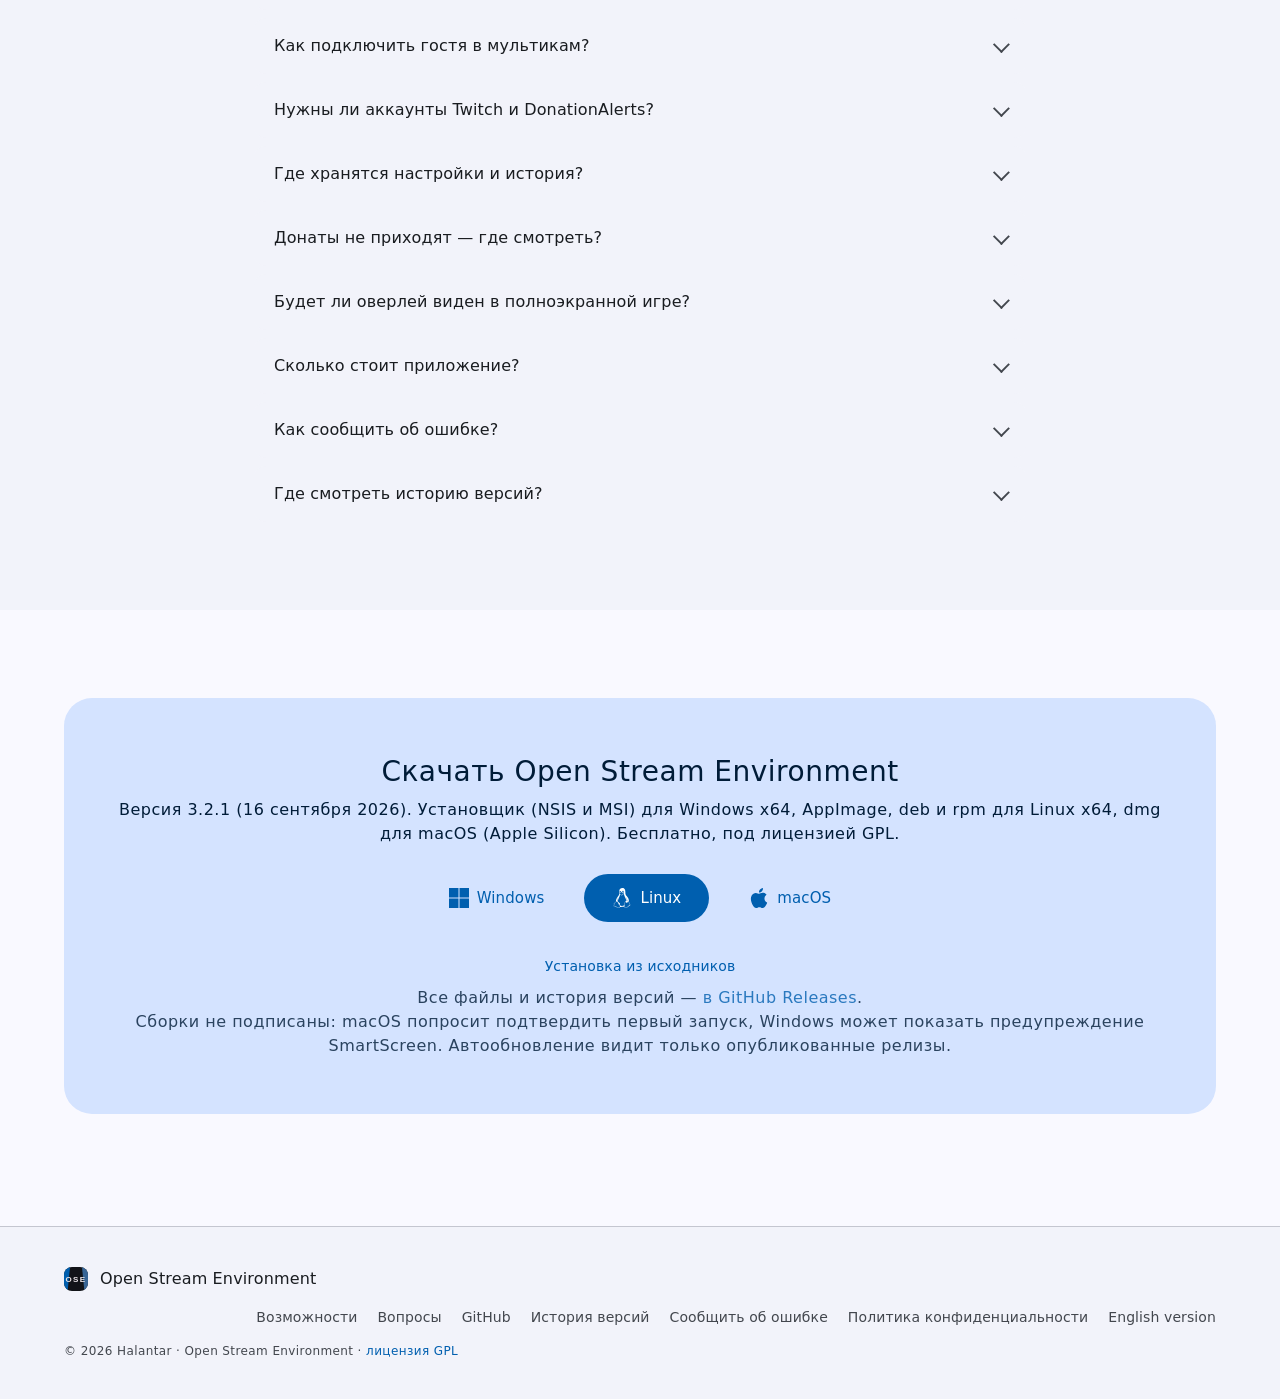
==== commit 7d5ac83c: "Добавить снимки истории, колеса, опроса и сцены гостей Панель снята из окна приложения, а не из брау" ====
--- a/index.html
+++ b/index.html
@@ -226,12 +226,12 @@
         <p class="section-sub">Оверлеи в разных темах, редактор, сцены, гостевые камеры и настройки.</p>
       </header>
 
-      <!-- Снимки сняты из приложения: оверлей на чёрном фоне и окно панели, отдельно для каждого языка -->
+      <!-- Снимки сняты из окна приложения: оверлей на чёрном фоне и панель, отдельно для каждого языка -->
       <div class="shots">
         <a class="shot" href="assets/img/ru/overlay-retrowave.webp" data-zoom>
           <img src="assets/img/ru/overlay-retrowave.webp" alt="Оверлей в теме Retrowave: цель сбора, карточка доната, последние события, чат и бегущая строка" loading="lazy" width="1920" height="1080">
         </a>
-        <a class="shot" href="assets/img/ru/overlay-orbital.webp" data-zoom></a>
+        <a class="shot" href="assets/img/ru/overlay-orbital.webp" data-zoom>
           <img src="assets/img/ru/overlay-orbital.webp" alt="Оверлей в теме Orbital с 3D-виджетами Grim HEX" loading="lazy" width="1920" height="1080">
         </a>
         <a class="shot" href="assets/img/ru/overlay-elite.webp" data-zoom>
@@ -246,10 +246,10 @@
         <a class="shot" href="assets/img/ru/overlay-pixel.webp" data-zoom>
           <img src="assets/img/ru/overlay-pixel.webp" alt="Оверлей в теме Pixel Perfect" loading="lazy" width="1920" height="1080">
         </a>
-        <a class="shot" href="assets/img/ru/overlay-wardogs.webp" data-zoom></a>
+        <a class="shot" href="assets/img/ru/overlay-wardogs.webp" data-zoom>
           <img src="assets/img/ru/overlay-wardogs.webp" alt="Оверлей в теме Wardogs" loading="lazy" width="1920" height="1080">
         </a>
-        <a class="shot" href="assets/img/ru/overlay-nebula.webp" data-zoom></a>
+        <a class="shot" href="assets/img/ru/overlay-nebula.webp" data-zoom>
           <img src="assets/img/ru/overlay-nebula.webp" alt="Оверлей в теме Material You" loading="lazy" width="1920" height="1080">
         </a>
         <a class="shot" href="assets/img/ru/themes.webp" data-zoom>
@@ -259,13 +259,25 @@
           <img src="assets/img/ru/guests.webp" alt="Гостевые камеры: способ приглашения, адрес signaling, STUN и TURN, слоты камер" loading="lazy" width="1920" height="1080">
         </a>
         <a class="shot" href="assets/img/ru/scenes.webp" data-zoom>
-          <img src="assets/img/ru/scenes.webp" alt="Вкладка «Сцены»: список сцен, превью «Начало стрима» и его настройки" loading="lazy" width="1920" height="1080">
+          <img src="assets/img/ru/scenes.webp" alt="Сцены: превью сцены «Начало стрима» и её настройки" loading="lazy" width="1920" height="1080">
+        </a>
+        <a class="shot" href="assets/img/ru/scene-guests.webp" data-zoom>
+          <img src="assets/img/ru/scene-guests.webp" alt="Сцена «Гости»: четыре слота камер и её настройки" loading="lazy" width="1920" height="1080">
         </a>
         <a class="shot" href="assets/img/ru/integrations.webp" data-zoom>
           <img src="assets/img/ru/integrations.webp" alt="Настройки Twitch: канал, приложение, награды канала и чат-бот" loading="lazy" width="1920" height="1080">
         </a>
+        <a class="shot" href="assets/img/ru/history.webp" data-zoom>
+          <img src="assets/img/ru/history.webp" alt="История стрима: события с отметками тестовых" loading="lazy" width="1920" height="1080">
+        </a>
         <a class="shot" href="assets/img/ru/terminal.webp" data-zoom>
           <img src="assets/img/ru/terminal.webp" alt="Терминал панели: вывод команд status, themes и help" loading="lazy" width="1920" height="1080">
+        </a>
+        <a class="shot" href="assets/img/ru/wheel.webp" data-zoom>
+          <img src="assets/img/ru/wheel.webp" alt="Панель «Колесо»: участники розыгрыша и настройки колеса" loading="lazy" width="1920" height="1080">
+        </a>
+        <a class="shot" href="assets/img/ru/poll.webp" data-zoom>
+          <img src="assets/img/ru/poll.webp" alt="Сцена «Голосование»: живая диаграмма опроса" loading="lazy" width="1920" height="1080">
         </a>
         <a class="shot" href="assets/img/ru/help.webp" data-zoom>
           <img src="assets/img/ru/help.webp" alt="Справка по разделам: о приложении, быстрый старт, редактор" loading="lazy" width="1920" height="1080">
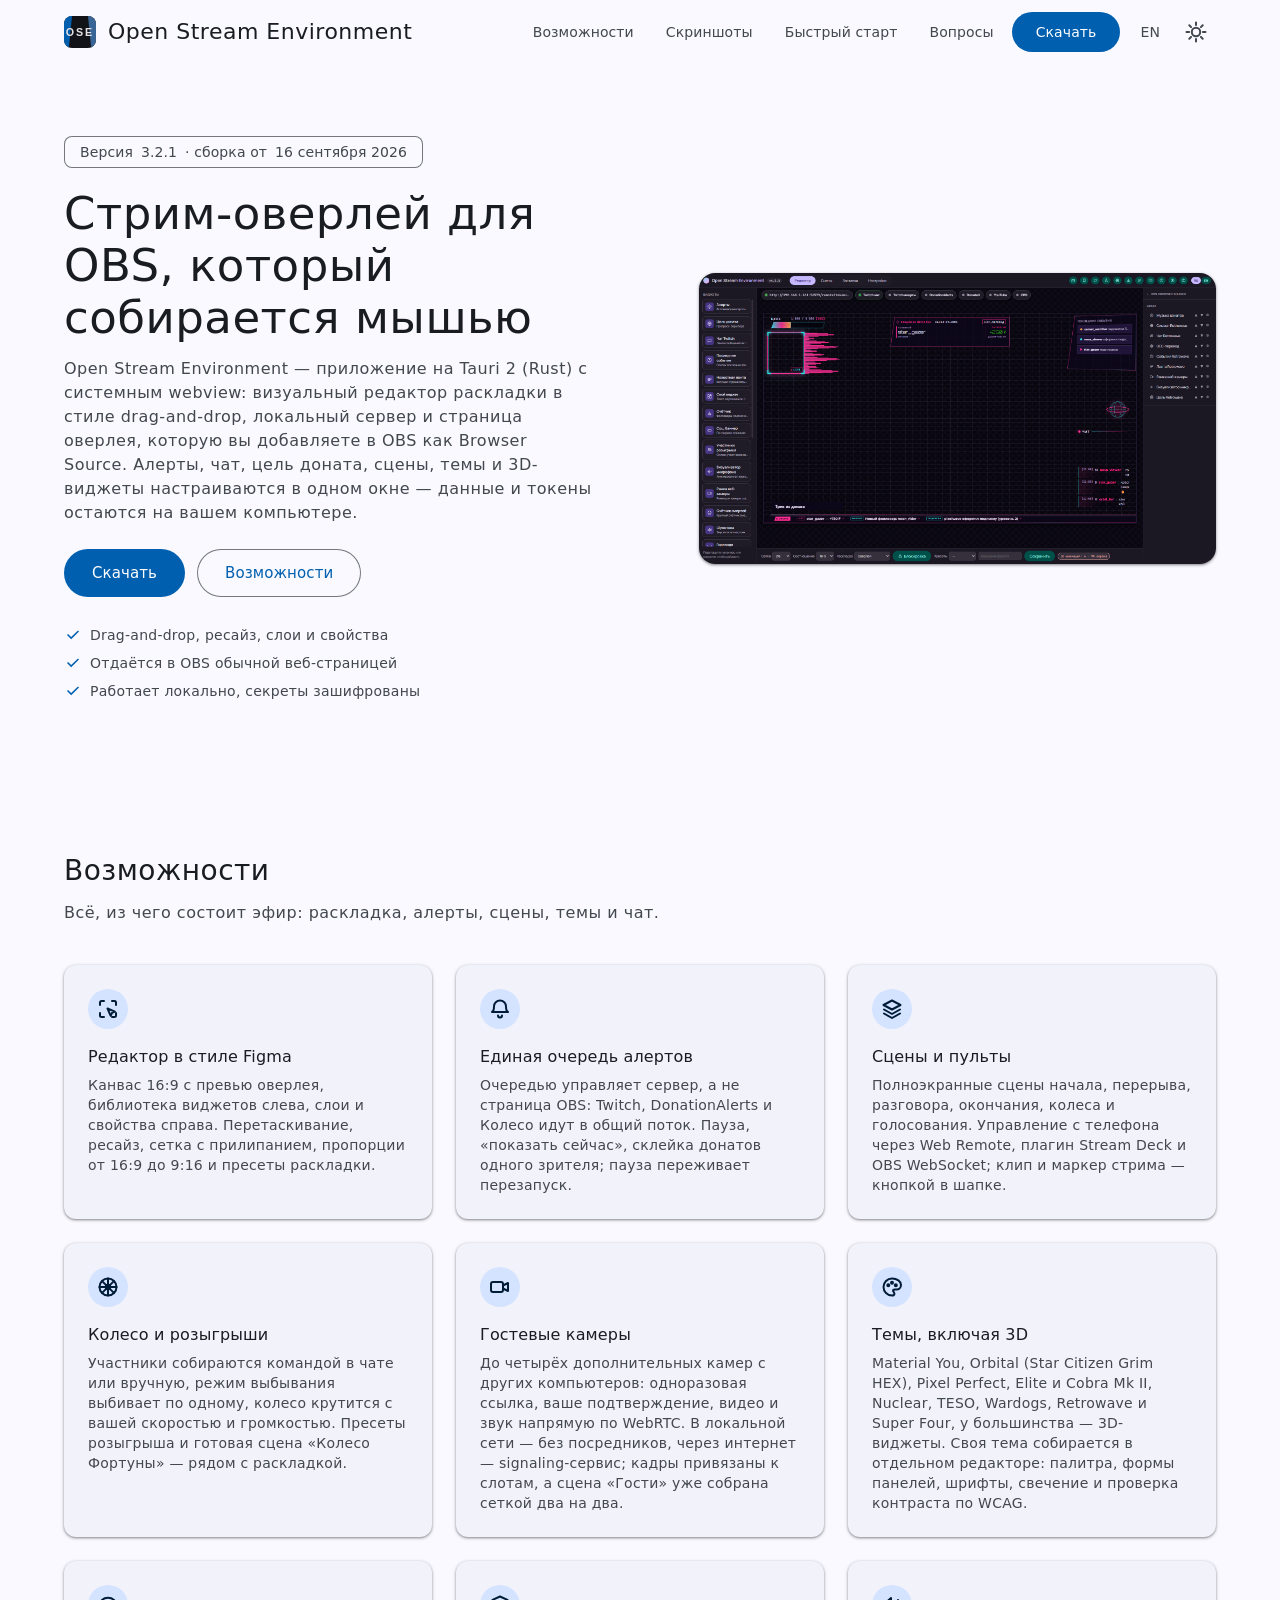
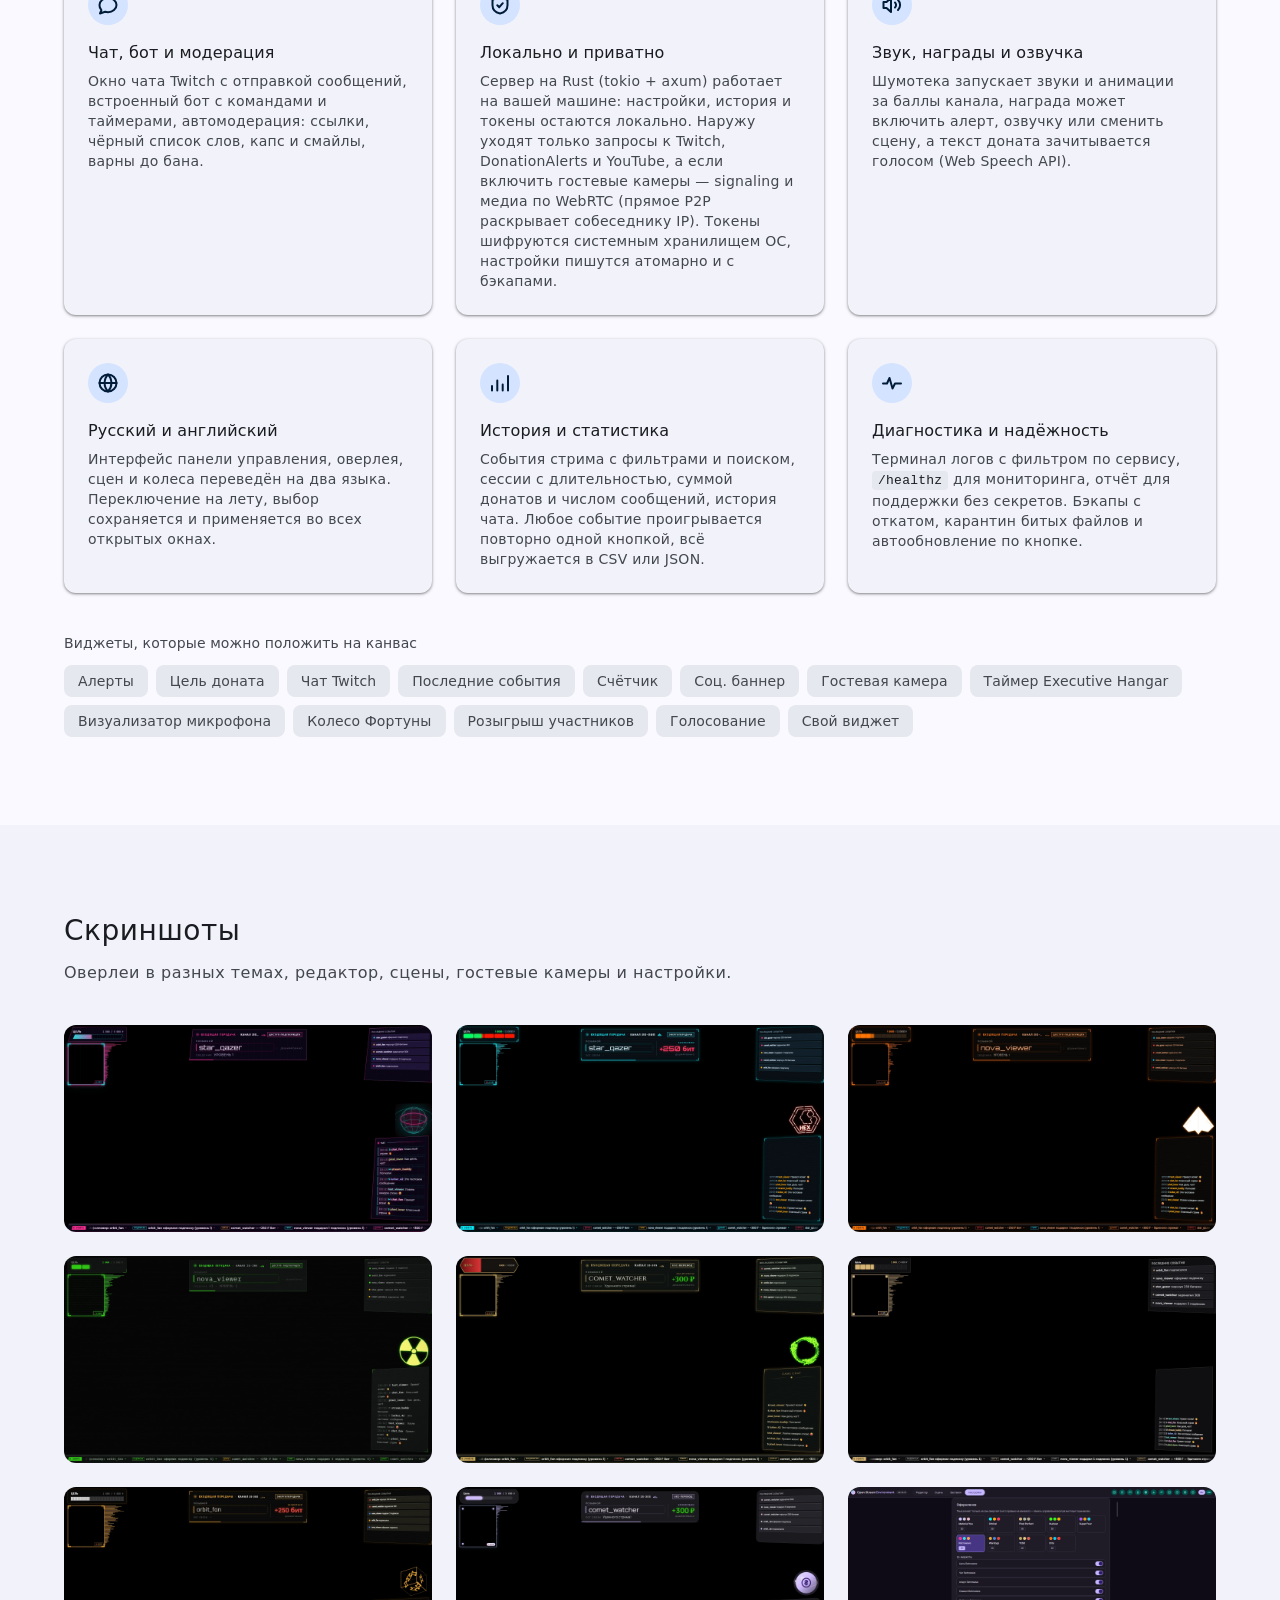
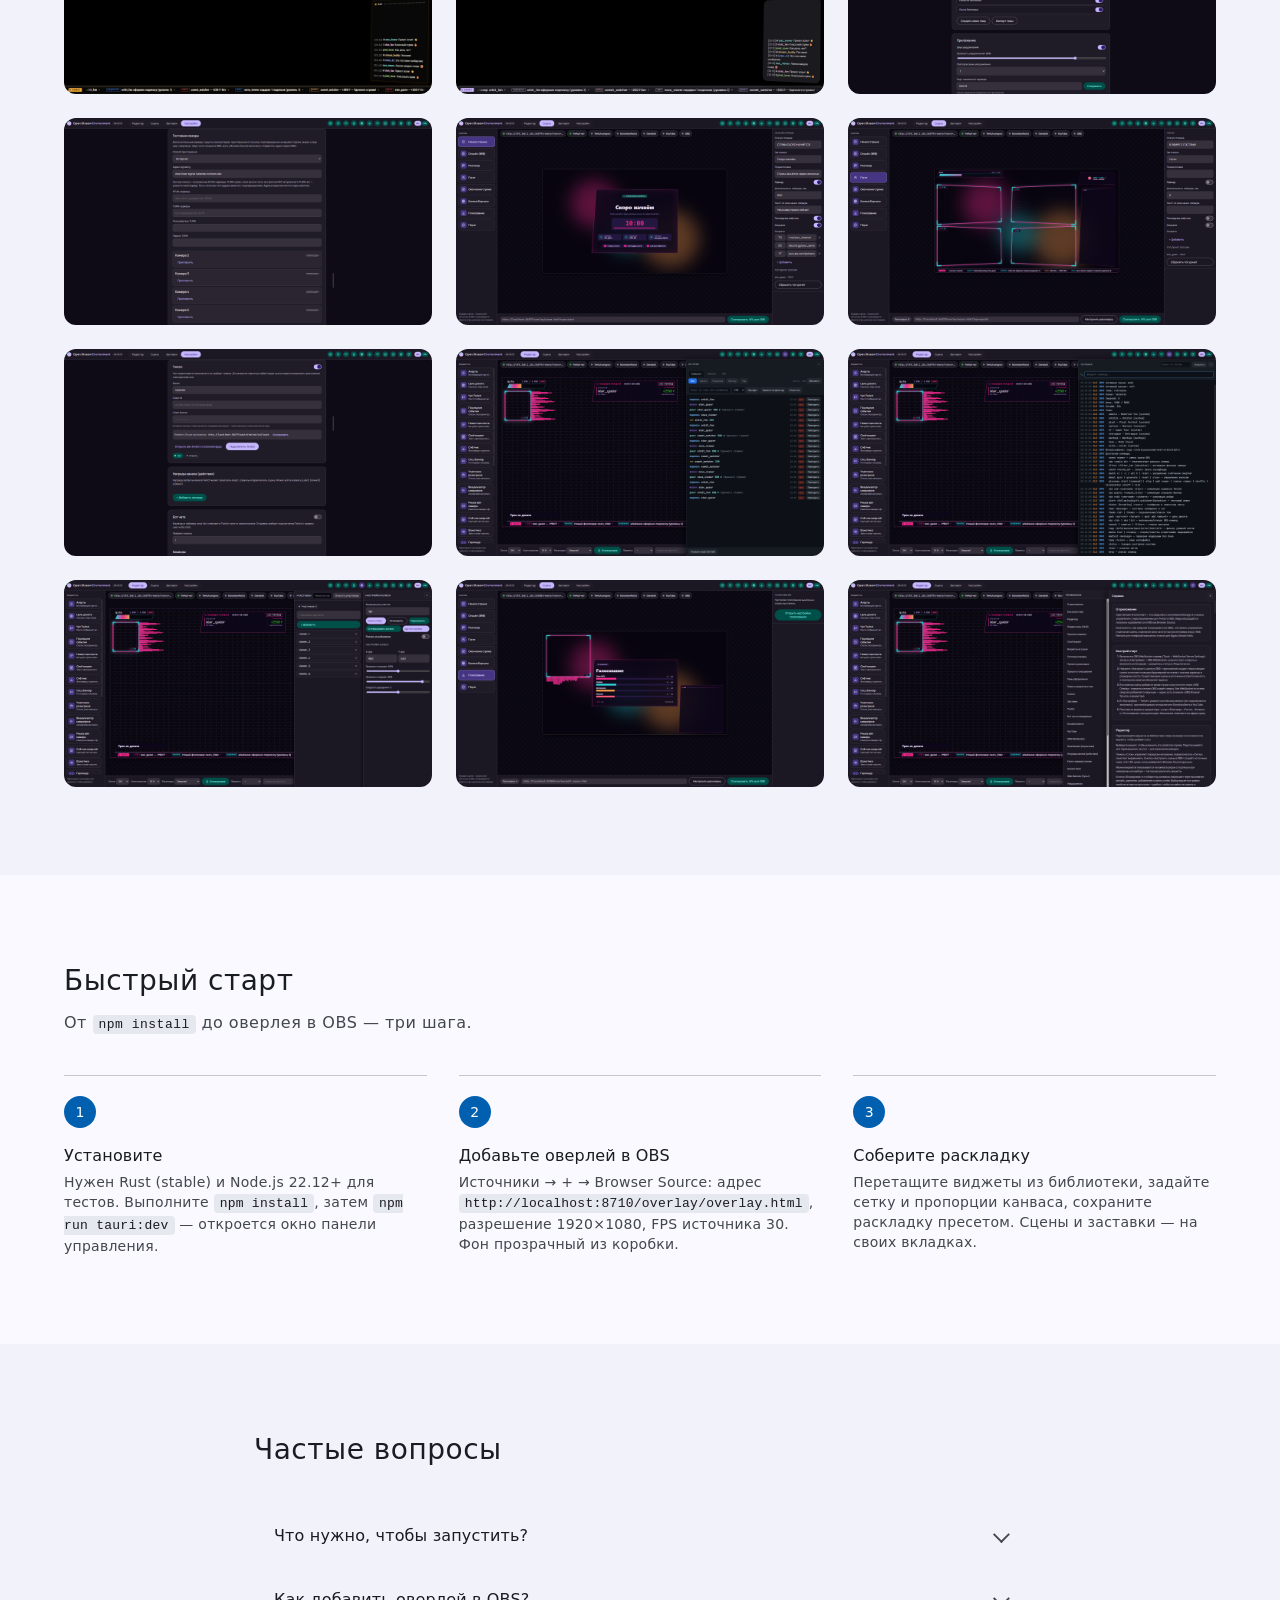
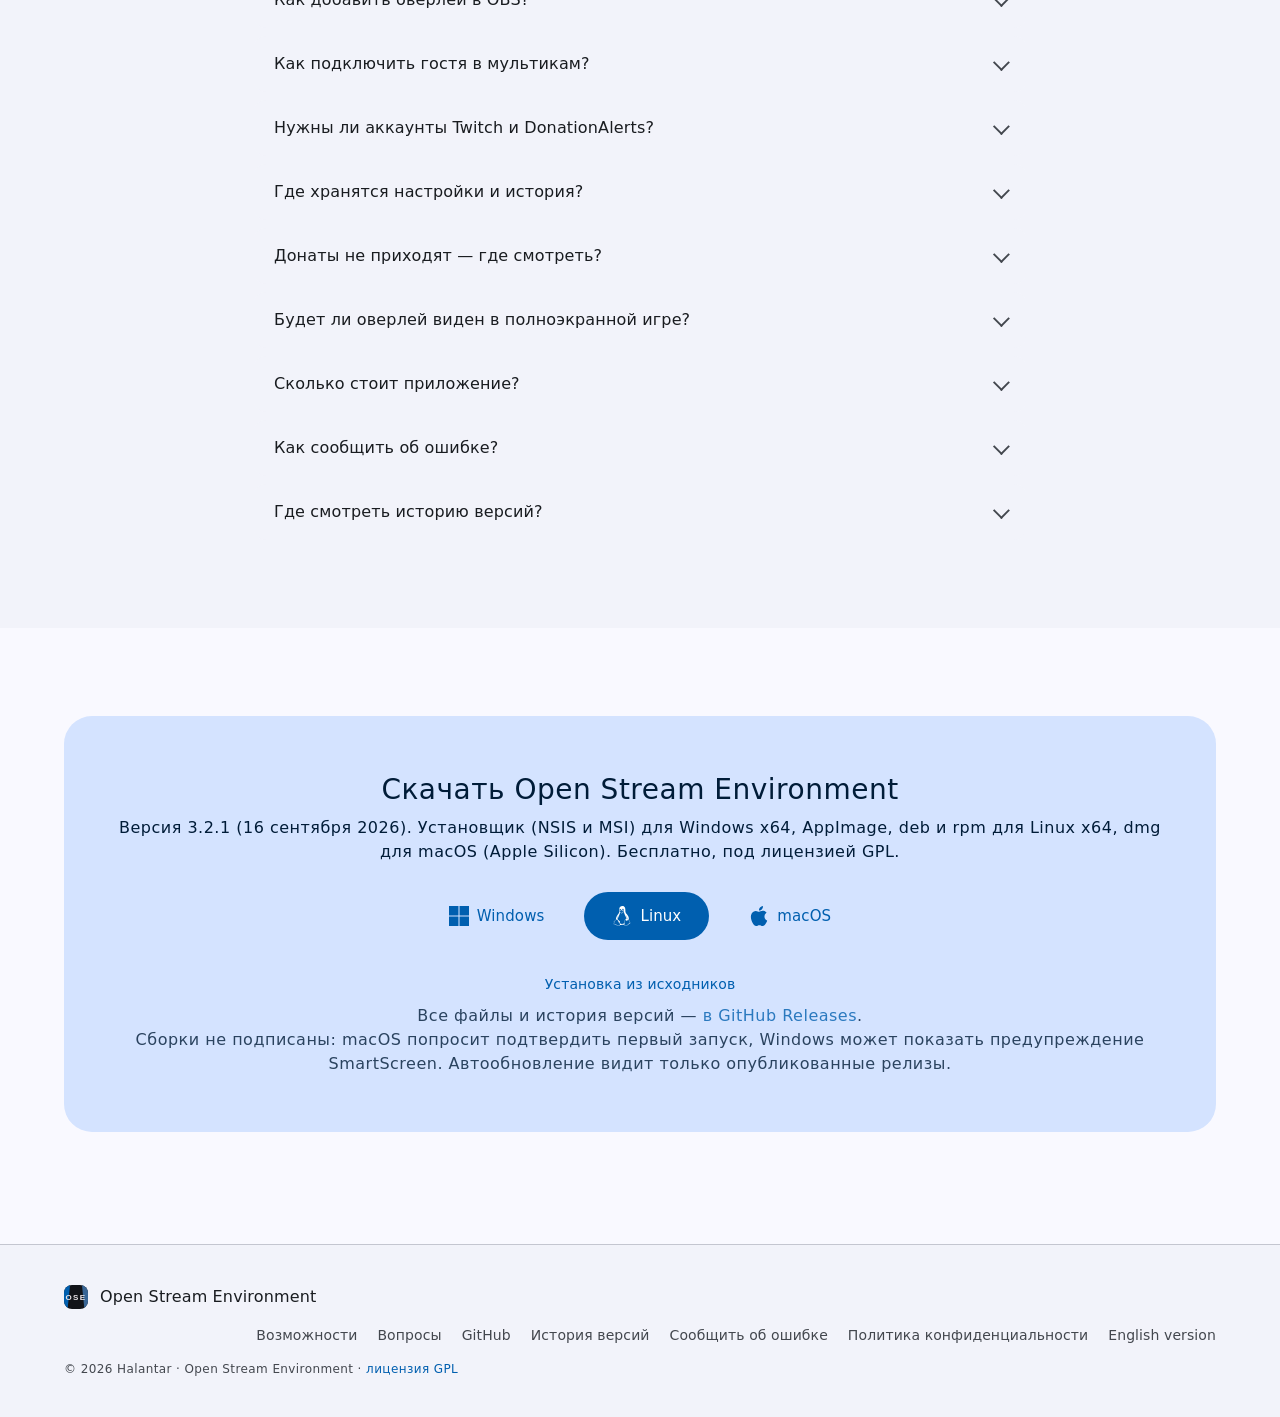
==== commit 448a5e51: "Добавить карточки колеса и истории в возможности Двенадцать карточек ложатся ровно в сетку 3x4, без " ====
--- a/index.html
+++ b/index.html
@@ -155,6 +155,12 @@
         </article>
 
         <article class="card">
+          <div class="card-icon"><svg viewBox="0 0 24 24" aria-hidden="true"><circle cx="12" cy="12" r="8.5"/><path d="M12 3.5v17M3.5 12h17M6.1 6.1l11.8 11.8M17.9 6.1 6.1 17.9"/><circle cx="12" cy="12" r="2.2"/></svg></div>
+          <h3>Колесо и розыгрыши</h3>
+          <p>Участники собираются командой в чате или вручную, режим выбывания выбивает по одному, колесо крутится с вашей скоростью и громкостью. Пресеты розыгрыша и готовая сцена «Колесо Фортуны» — рядом с раскладкой.</p>
+        </article>
+
+        <article class="card">
           <div class="card-icon"><svg viewBox="0 0 24 24" aria-hidden="true"><rect x="3" y="7" width="12" height="10" rx="2"/><path d="M15 10.5 20 8v8l-5-2.5"/></svg></div>
           <h3>Гостевые камеры</h3>
           <p>До четырёх дополнительных камер с других компьютеров: одноразовая ссылка, ваше подтверждение, видео и звук напрямую по WebRTC. В локальной сети — без посредников, через интернет — signaling-сервис; кадры привязаны к слотам, а сцена «Гости» уже собрана сеткой два на два.</p>
@@ -190,7 +196,13 @@
           <p>Интерфейс панели управления, оверлея, сцен и колеса переведён на два языка. Переключение на лету, выбор сохраняется и применяется во всех открытых окнах.</p>
         </article>
 
-        <article class="card">
+                <article class="card">
+          <div class="card-icon"><svg viewBox="0 0 24 24" aria-hidden="true"><path d="M4 19.5V15M9.3 19.5V9.5M14.7 19.5v-6M20 19.5V5"/></svg></div>
+          <h3>История и статистика</h3>
+          <p>События стрима с фильтрами и поиском, сессии с длительностью, суммой донатов и числом сообщений, история чата. Любое событие проигрывается повторно одной кнопкой, всё выгружается в CSV или JSON.</p>
+        </article>
+
+<article class="card">
           <div class="card-icon"><svg viewBox="0 0 24 24" aria-hidden="true"><path d="M3 12.5h4l2.5-5.5 3 10.5 2.5-5h6"/></svg></div>
           <h3>Диагностика и надёжность</h3>
           <p>Терминал логов с фильтром по сервису, <code>/healthz</code> для мониторинга, отчёт для поддержки без секретов. Бэкапы с откатом, карантин битых файлов и автообновление по кнопке.</p>
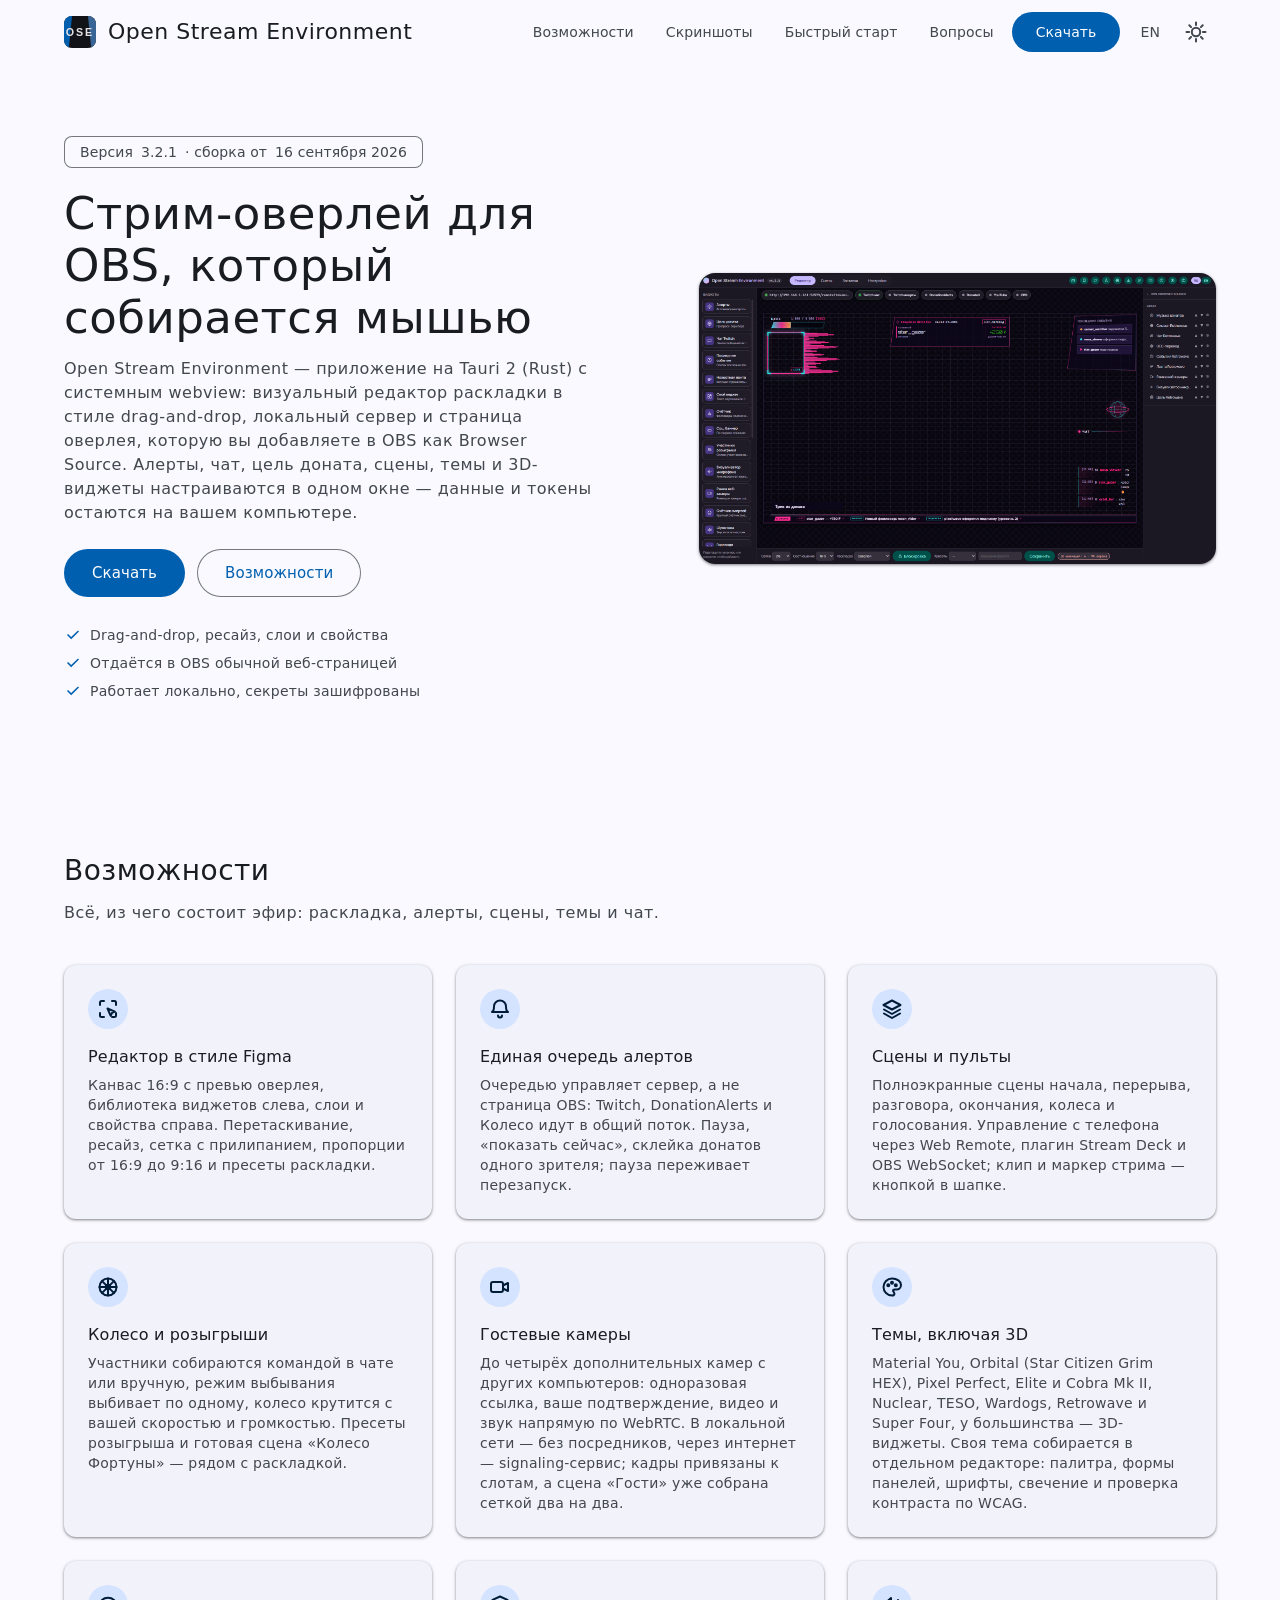
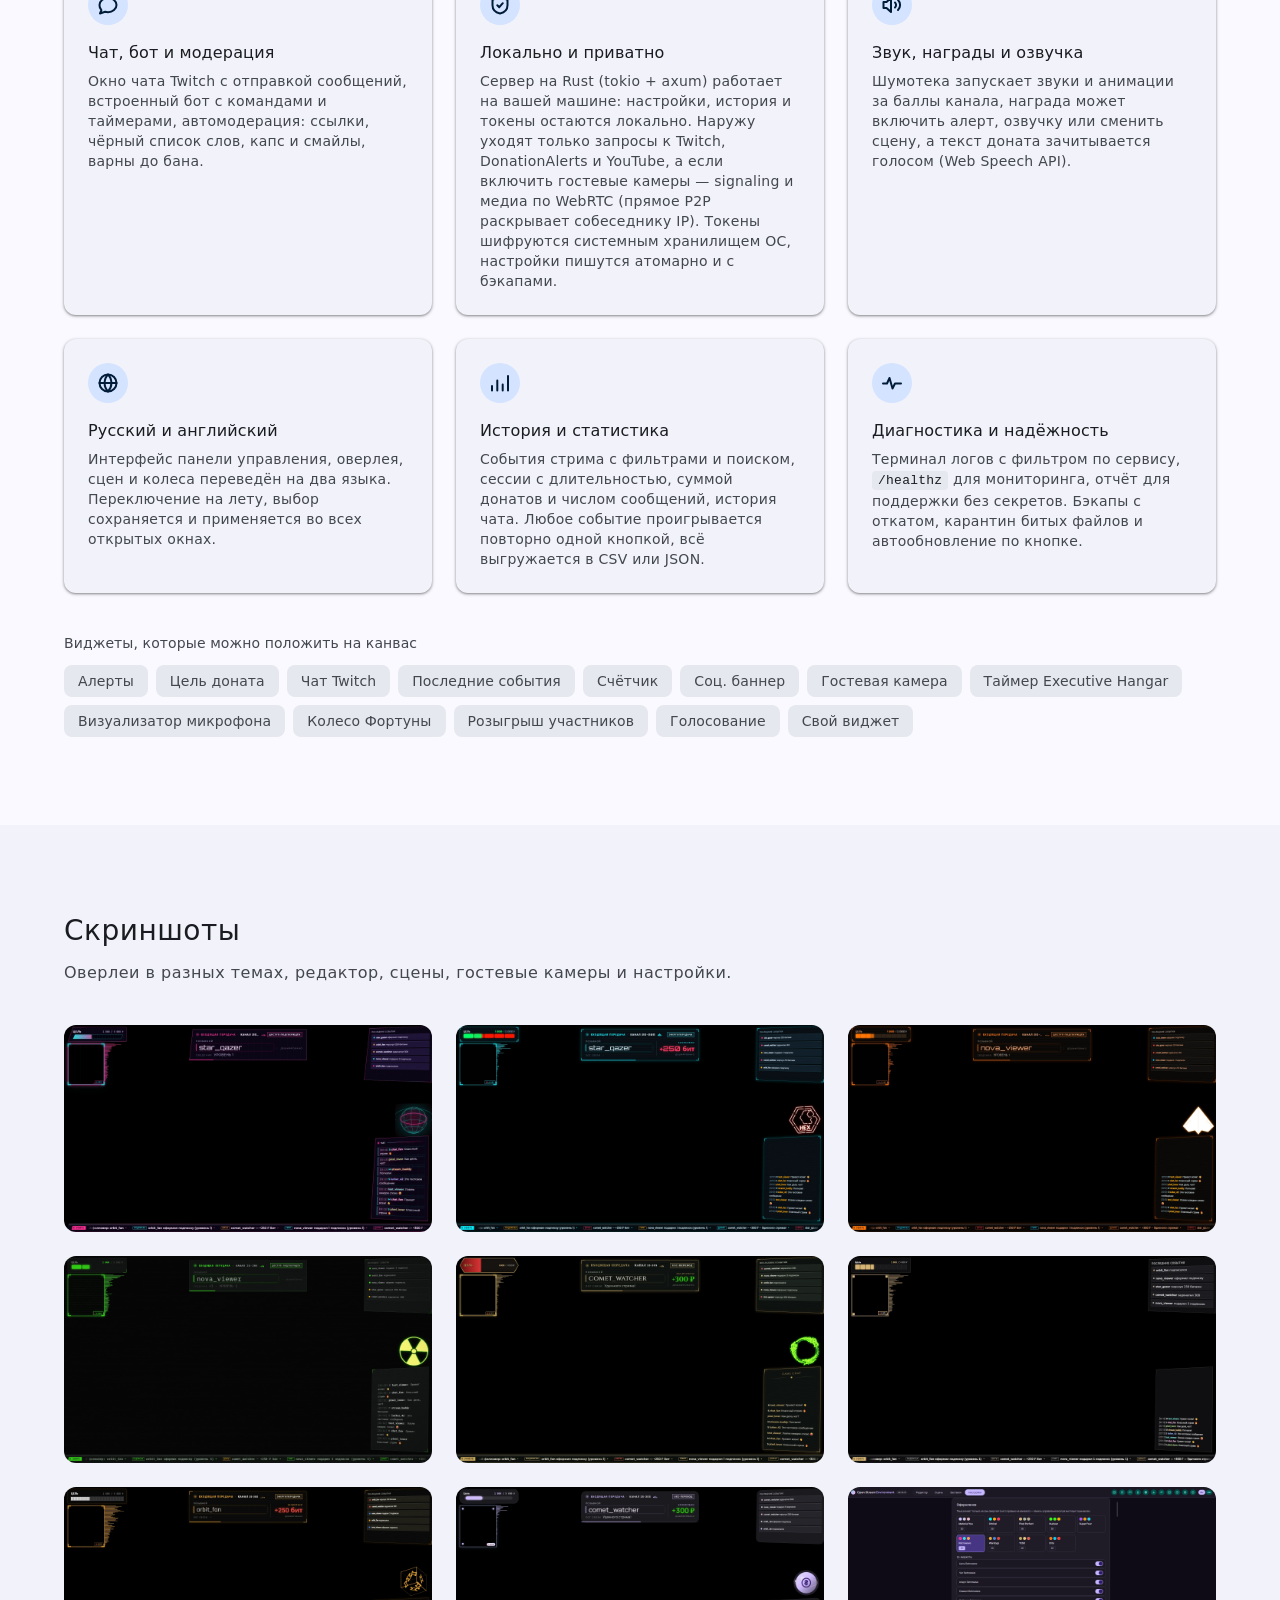
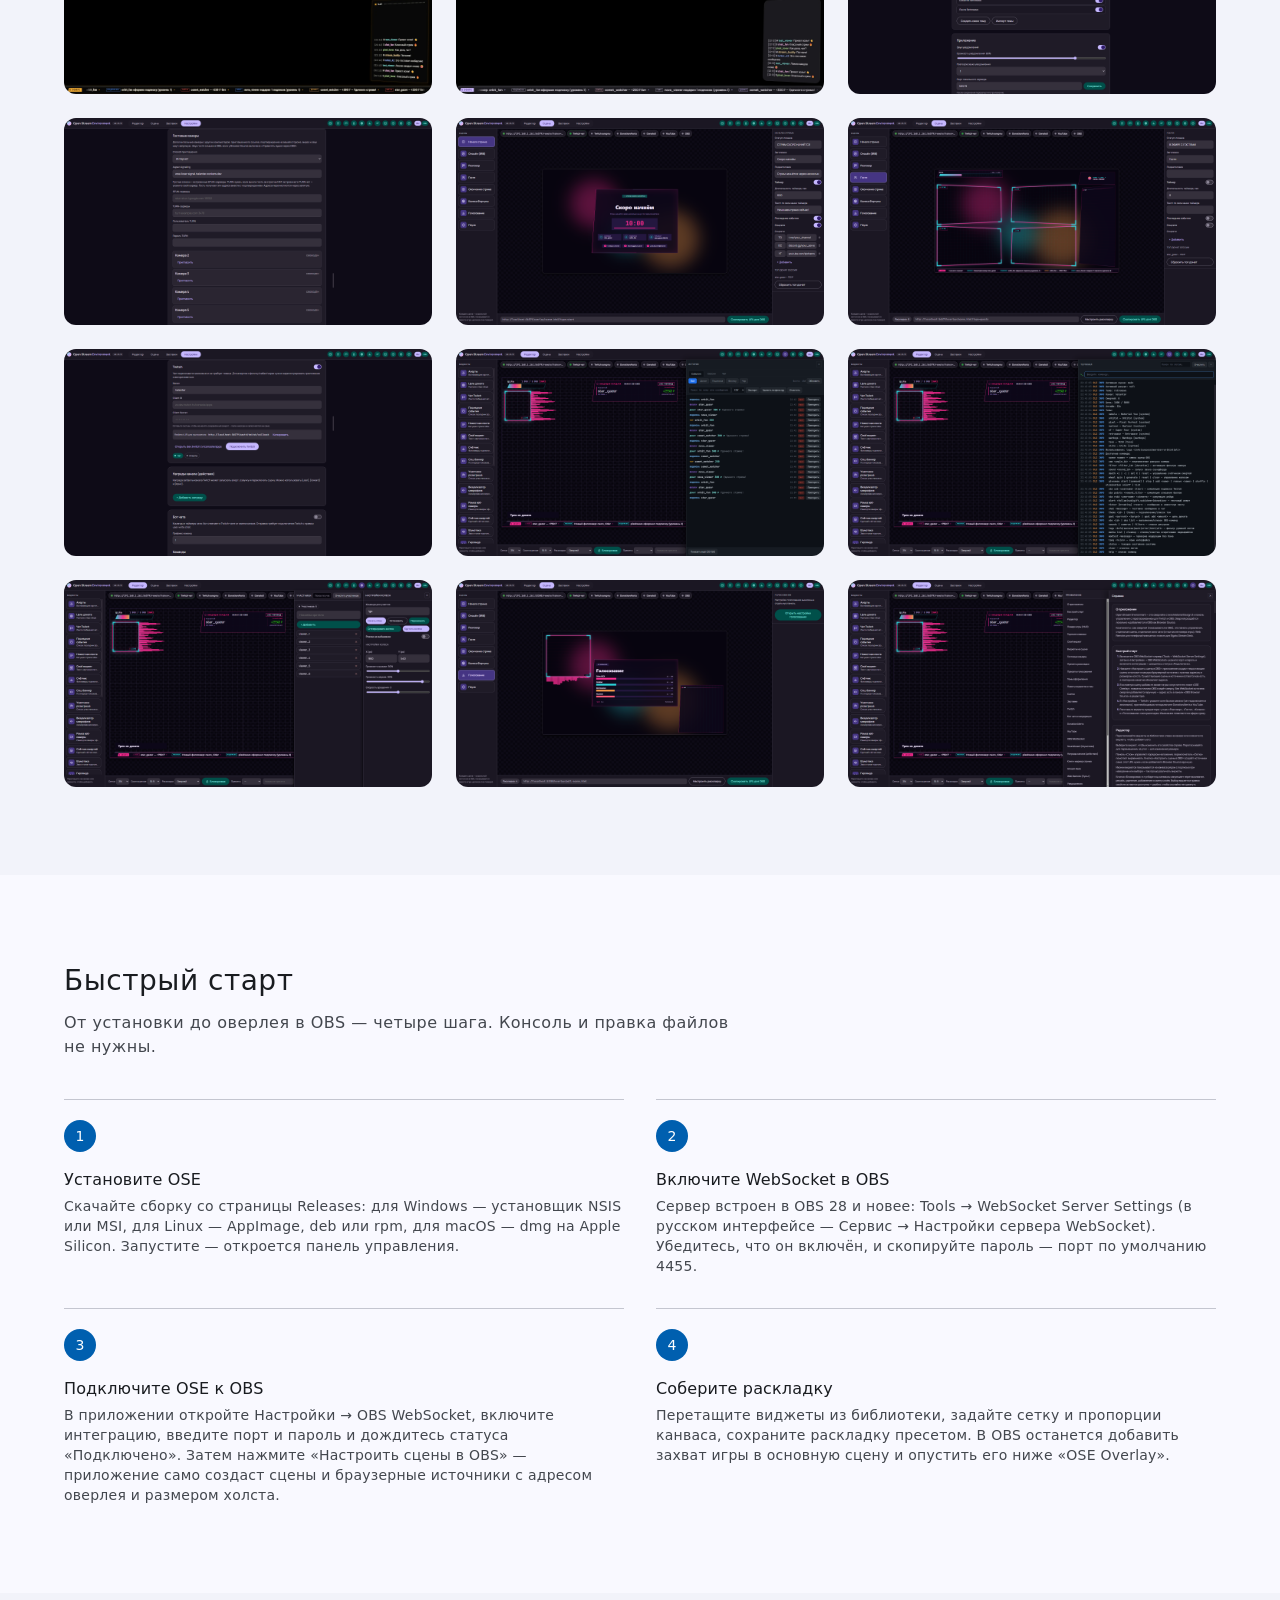
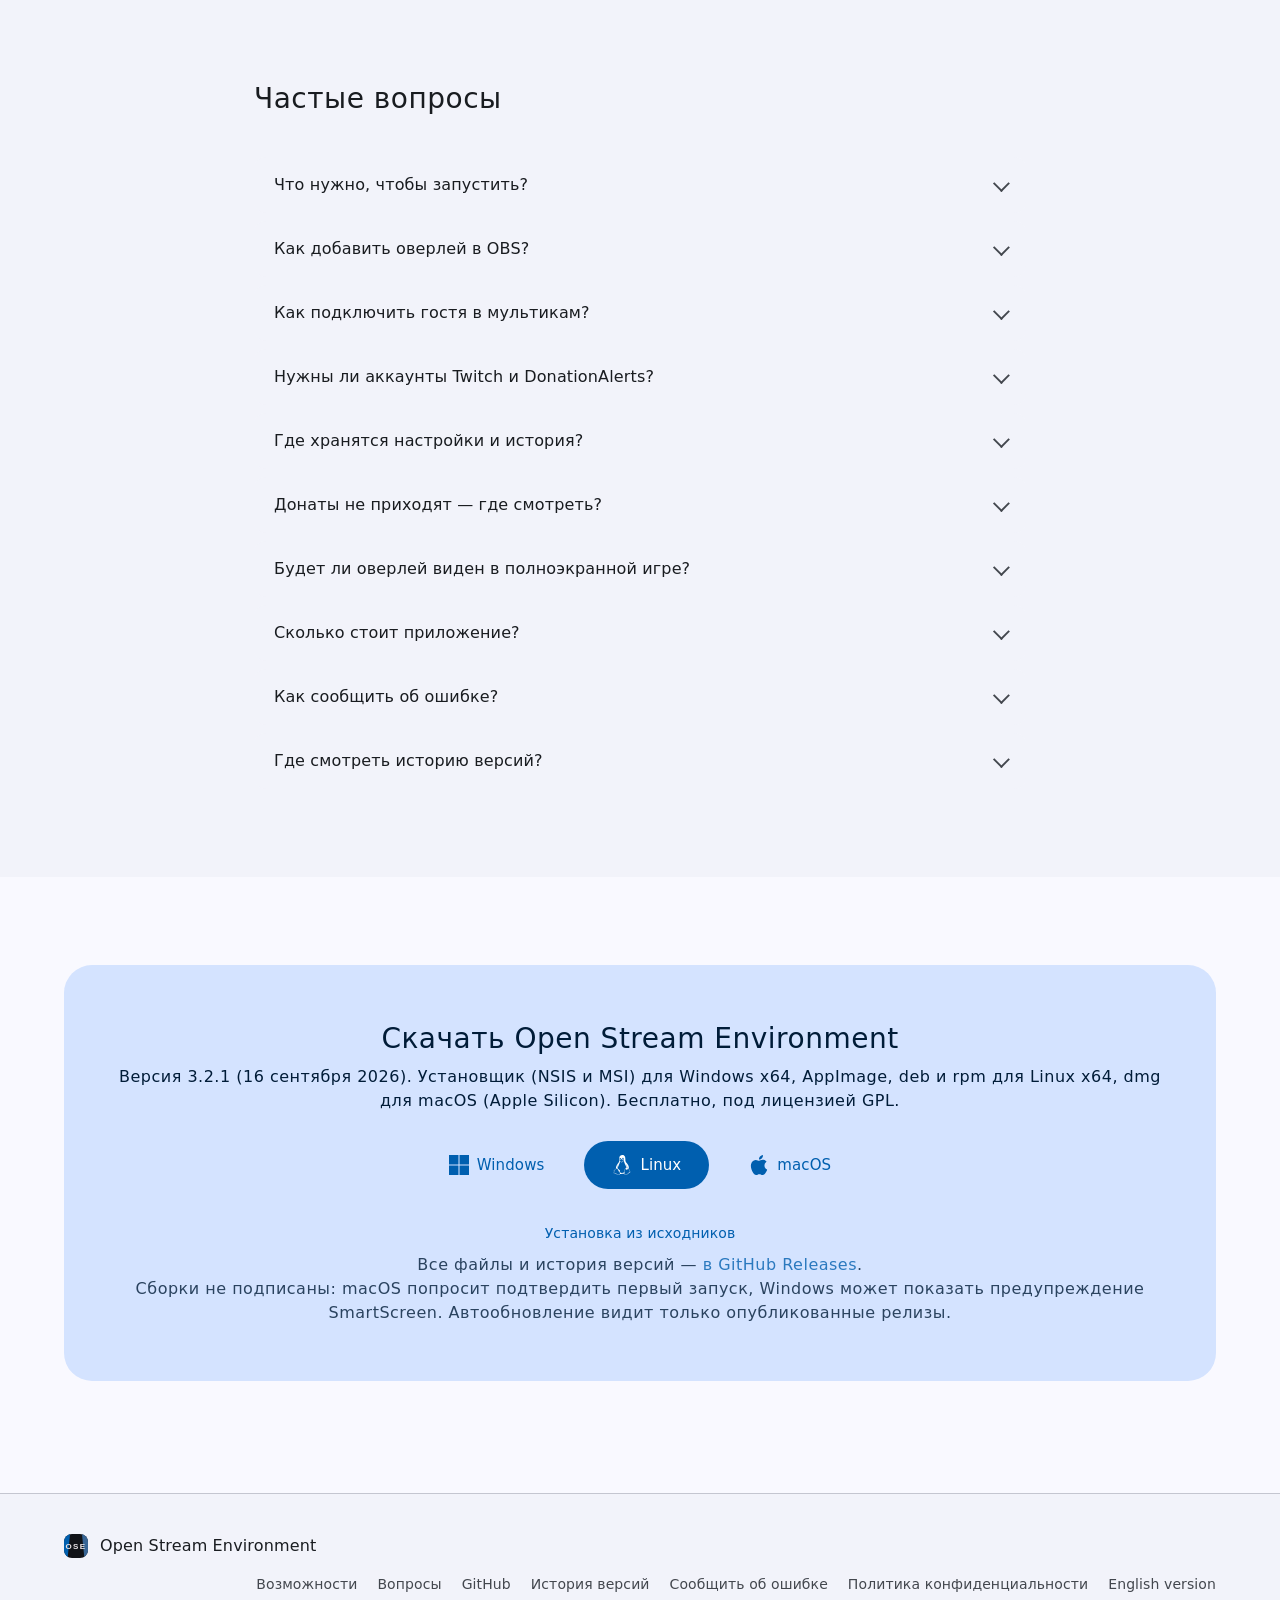
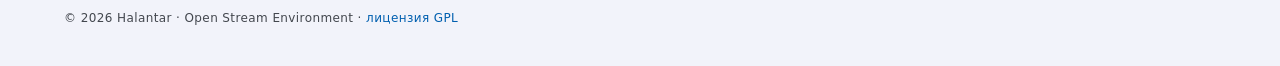
==== commit 37240e3a: "Переписать быстрый старт под готовую сборку Теперь четыре шага вместо трёх: установка со страницы ре" ====
--- a/index.html
+++ b/index.html
@@ -303,24 +303,29 @@
     <div class="wrap">
       <header class="section-head">
         <h2>Быстрый старт</h2>
-        <p class="section-sub">От <code>npm install</code> до оверлея в OBS — три шага.</p>
+        <p class="section-sub">От установки до оверлея в OBS — четыре шага. Консоль и правка файлов не нужны.</p>
       </header>
 
       <ol class="steps">
         <li>
           <span class="step-num">1</span>
-          <h3>Установите</h3>
-          <p>Нужен Rust (stable) и Node.js 22.12+ для тестов. Выполните <code>npm install</code>, затем <code>npm run tauri:dev</code> — откроется окно панели управления.</p>
+          <h3>Установите OSE</h3>
+          <p>Скачайте сборку со страницы Releases: для Windows — установщик NSIS или MSI, для Linux — AppImage, deb или rpm, для macOS — dmg на Apple Silicon. Запустите — откроется панель управления.</p>
         </li>
         <li>
           <span class="step-num">2</span>
-          <h3>Добавьте оверлей в OBS</h3>
-          <p>Источники → + → Browser Source: адрес <code>http://localhost:8710/overlay/overlay.html</code>, разрешение 1920×1080, FPS источника 30. Фон прозрачный из коробки.</p>
+          <h3>Включите WebSocket в OBS</h3>
+          <p>Сервер встроен в OBS 28 и новее: Tools → WebSocket Server Settings (в русском интерфейсе — Сервис → Настройки сервера WebSocket). Убедитесь, что он включён, и скопируйте пароль — порт по умолчанию 4455.</p>
         </li>
         <li>
           <span class="step-num">3</span>
+          <h3>Подключите OSE к OBS</h3>
+          <p>В приложении откройте Настройки → OBS WebSocket, включите интеграцию, введите порт и пароль и дождитесь статуса «Подключено». Затем нажмите «Настроить сцены в OBS» — приложение само создаст сцены и браузерные источники с адресом оверлея и размером холста.</p>
+        </li>
+        <li>
+          <span class="step-num">4</span>
           <h3>Соберите раскладку</h3>
-          <p>Перетащите виджеты из библиотеки, задайте сетку и пропорции канваса, сохраните раскладку пресетом. Сцены и заставки — на своих вкладках.</p>
+          <p>Перетащите виджеты из библиотеки, задайте сетку и пропорции канваса, сохраните раскладку пресетом. В OBS останется добавить захват игры в основную сцену и опустить его ниже «OSE Overlay».</p>
         </li>
       </ol>
     </div>
@@ -340,7 +345,7 @@
         </details>
         <details>
           <summary>Как добавить оверлей в OBS?</summary>
-          <p>Оверлей — обычная веб-страница, поэтому в OBS это Browser Source: адрес <code>http://localhost:8710/overlay/overlay.html</code>, разрешение 1920×1080, FPS источника 30. Включите «Завершать работу источника, когда он не отображается» — тогда скрытые сцены полностью засыпают.</p>
+          <p>Оверлей — обычная веб-страница, поэтому в OBS это Browser Source: адрес <code>http://localhost:8710/overlay/overlay.html</code>, разрешение 1920×1080, FPS источника 30. Включите «Завершать работу источника, когда он не отображается» — тогда скрытые сцены полностью засыпают. Если OBS WebSocket подключён, проще нажать «Настроить сцены в OBS» в настройках приложения — оно само создаст сцены и источники с нужным адресом и размером, а этот способ останется на случай ручной настройки.</p>
         </details>
         <details>
           <summary>Как подключить гостя в мультикам?</summary>
--- a/assets/css/style.css
+++ b/assets/css/style.css
@@ -628,7 +628,7 @@
 /* ---------- Шаги ---------- */
 .steps {
   display: grid;
-  grid-template-columns: repeat(3, 1fr);
+  grid-template-columns: repeat(2, 1fr);
   gap: clamp(20px, 3vw, 32px);
   margin: 0;
   padding: 0;
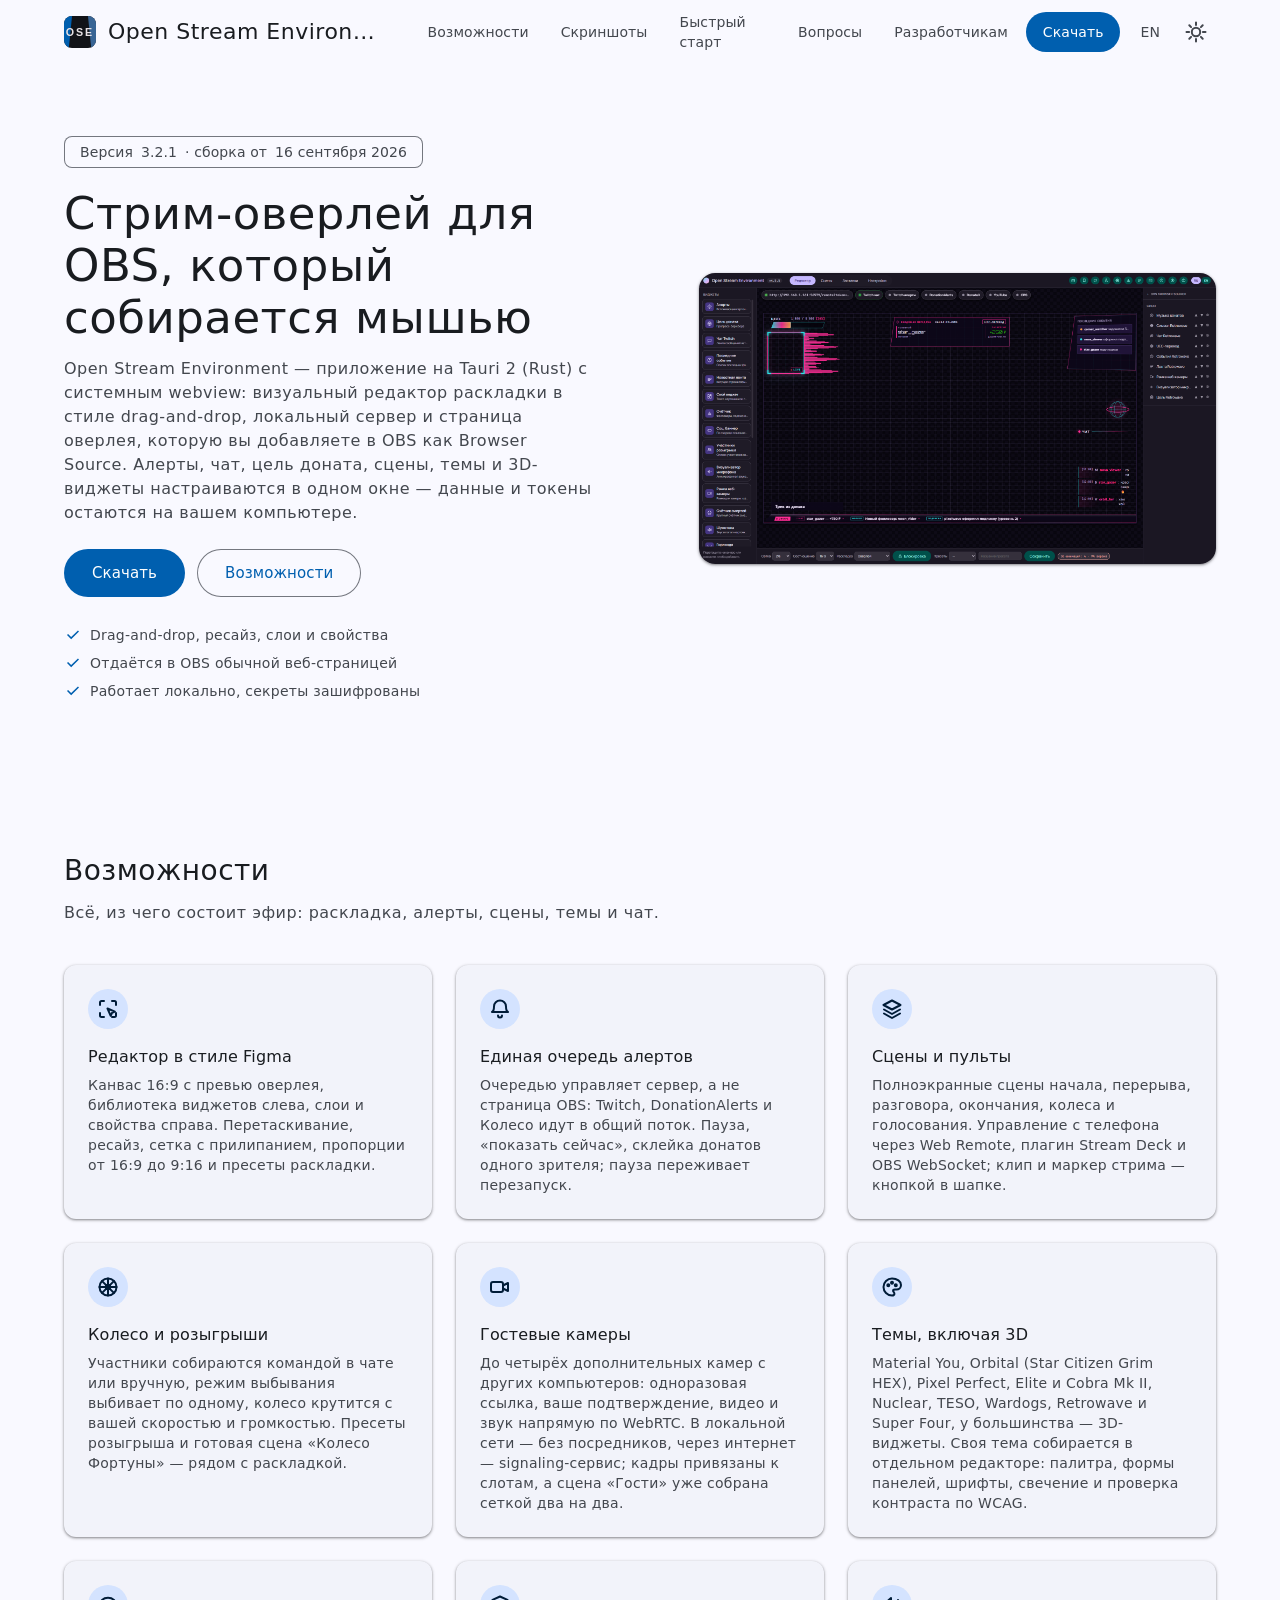
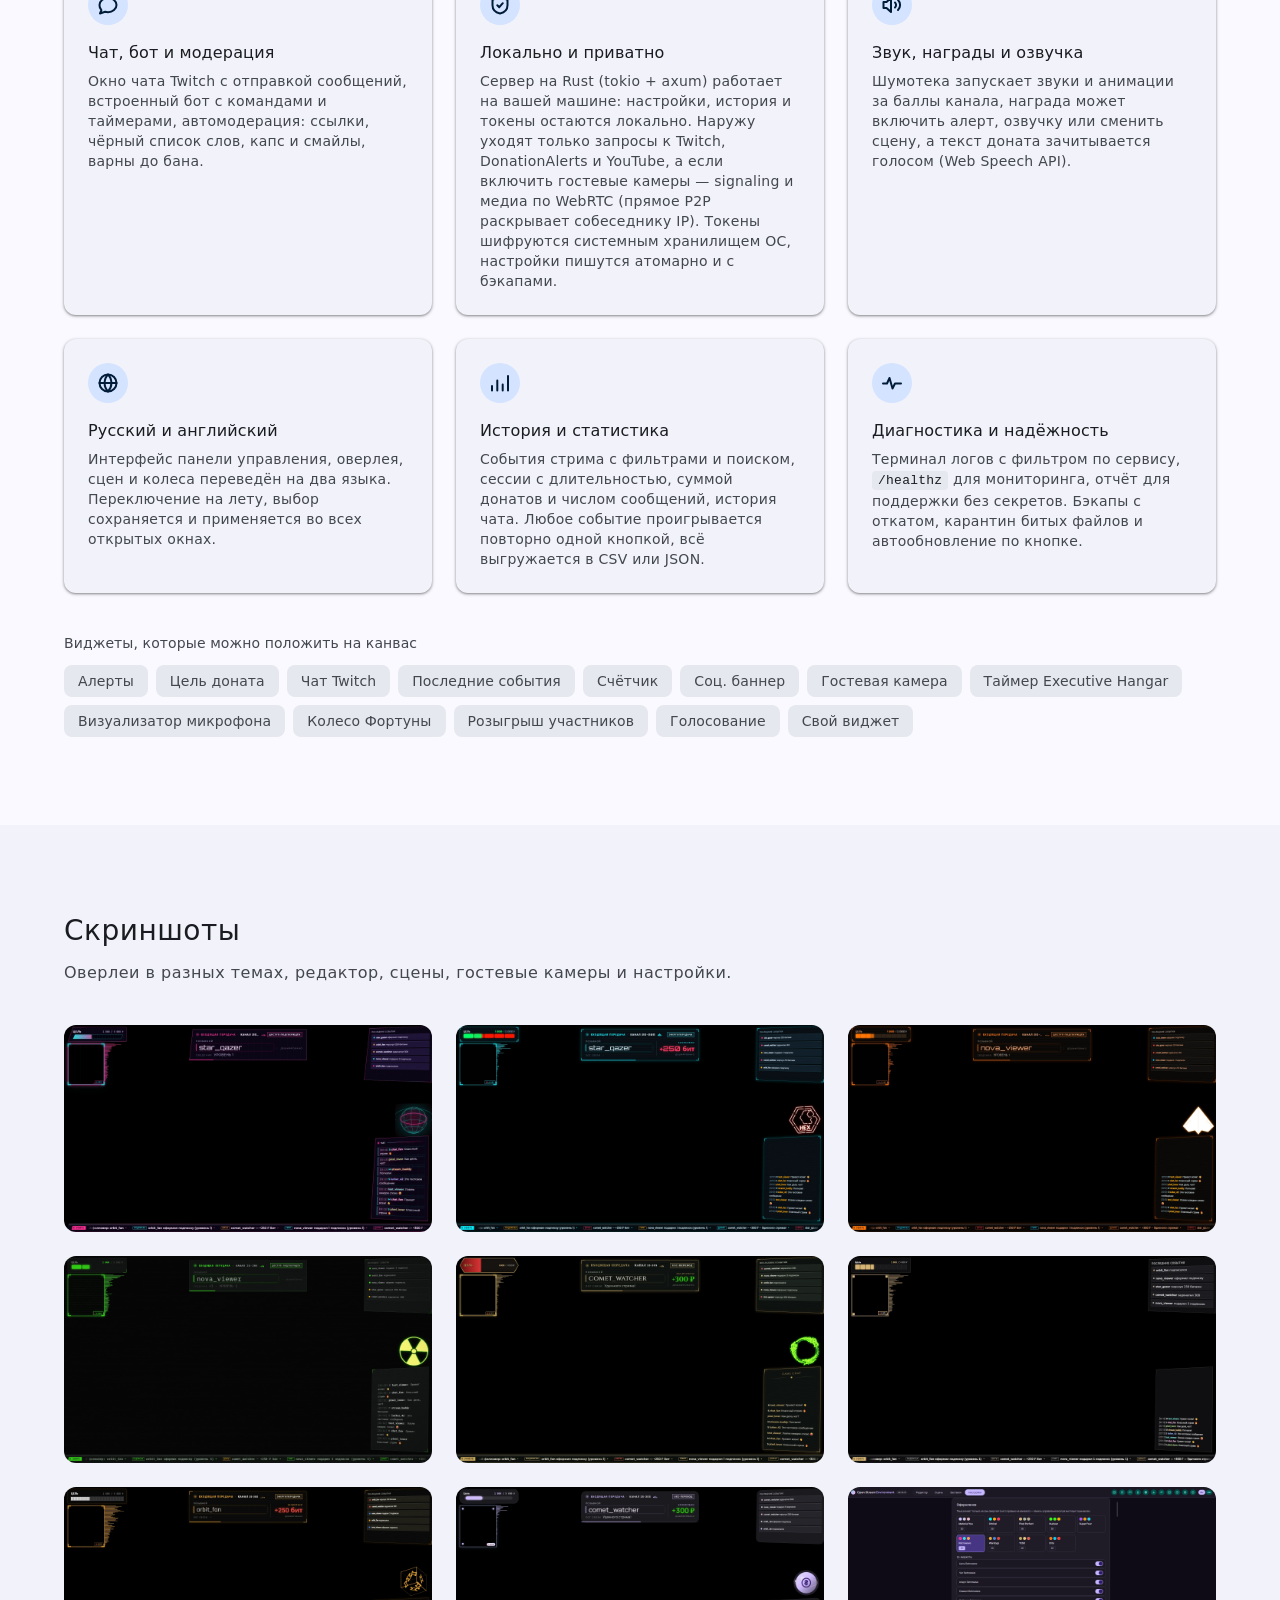
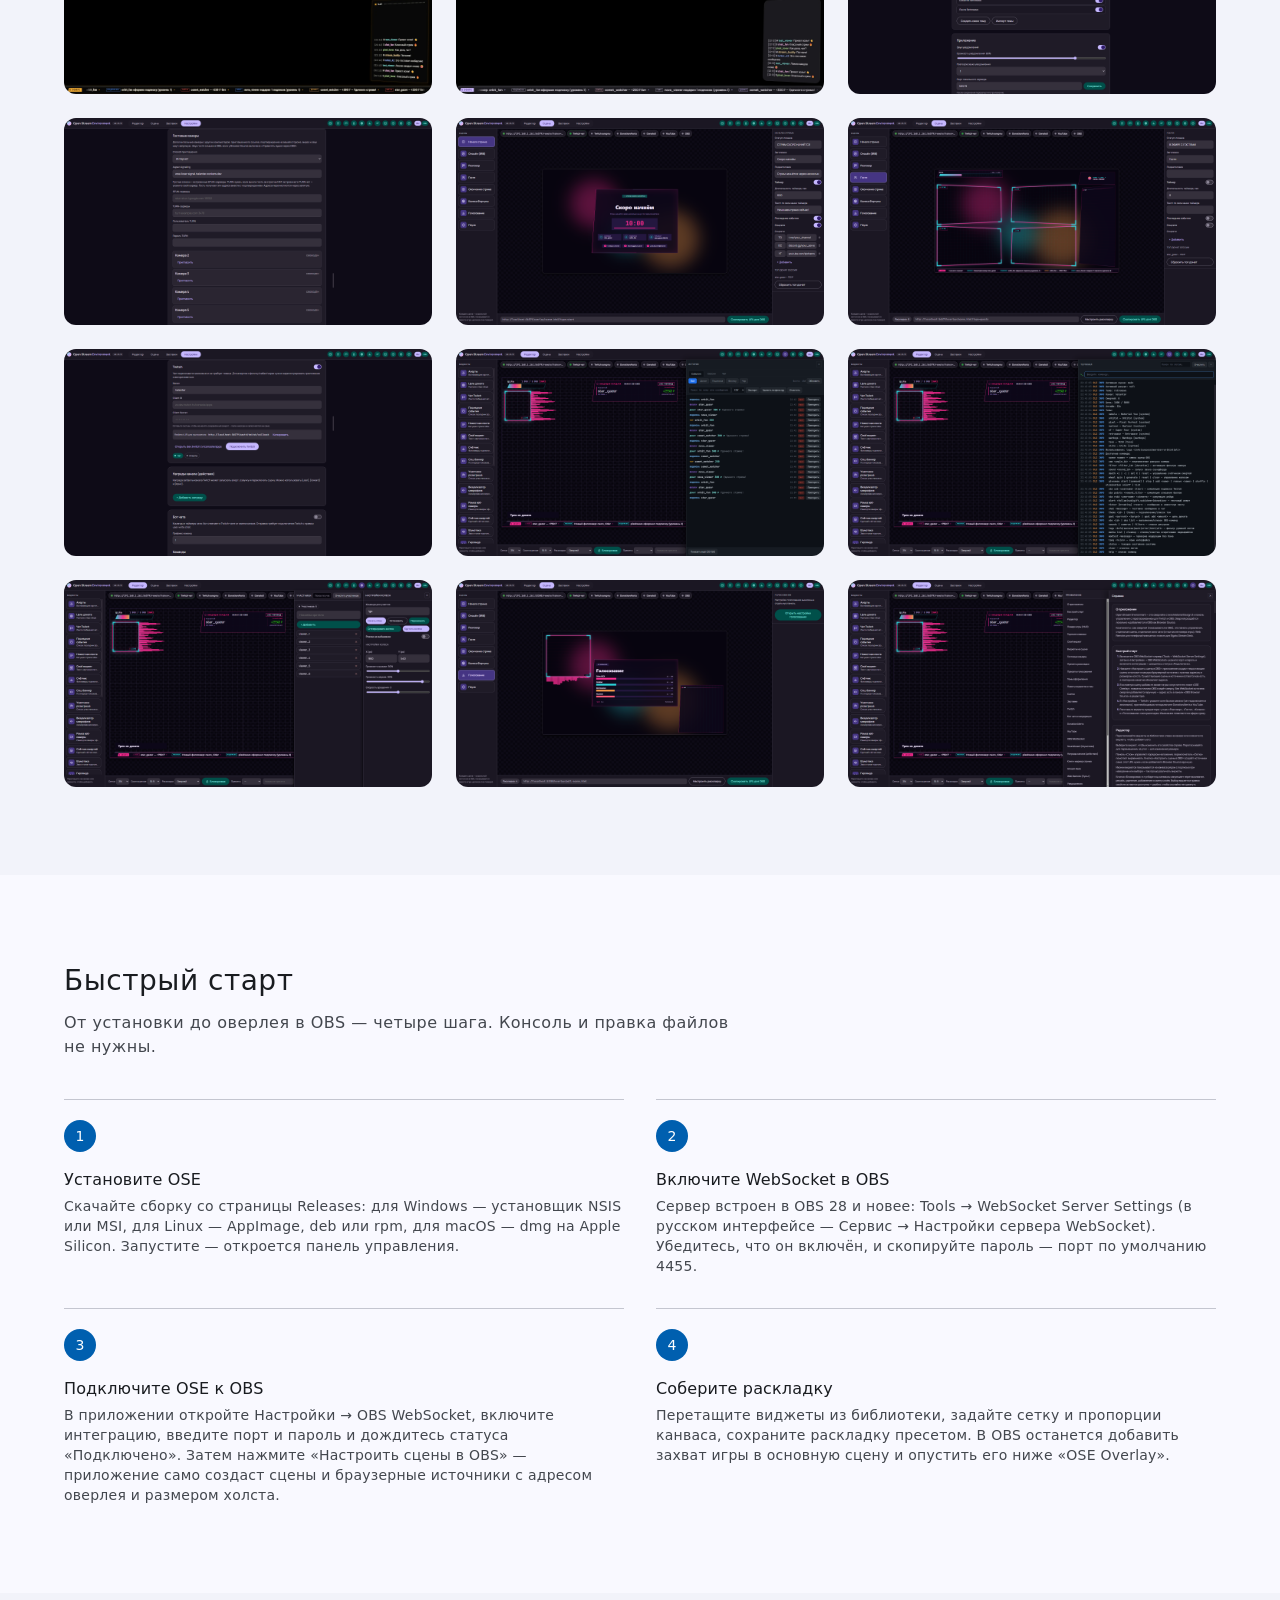
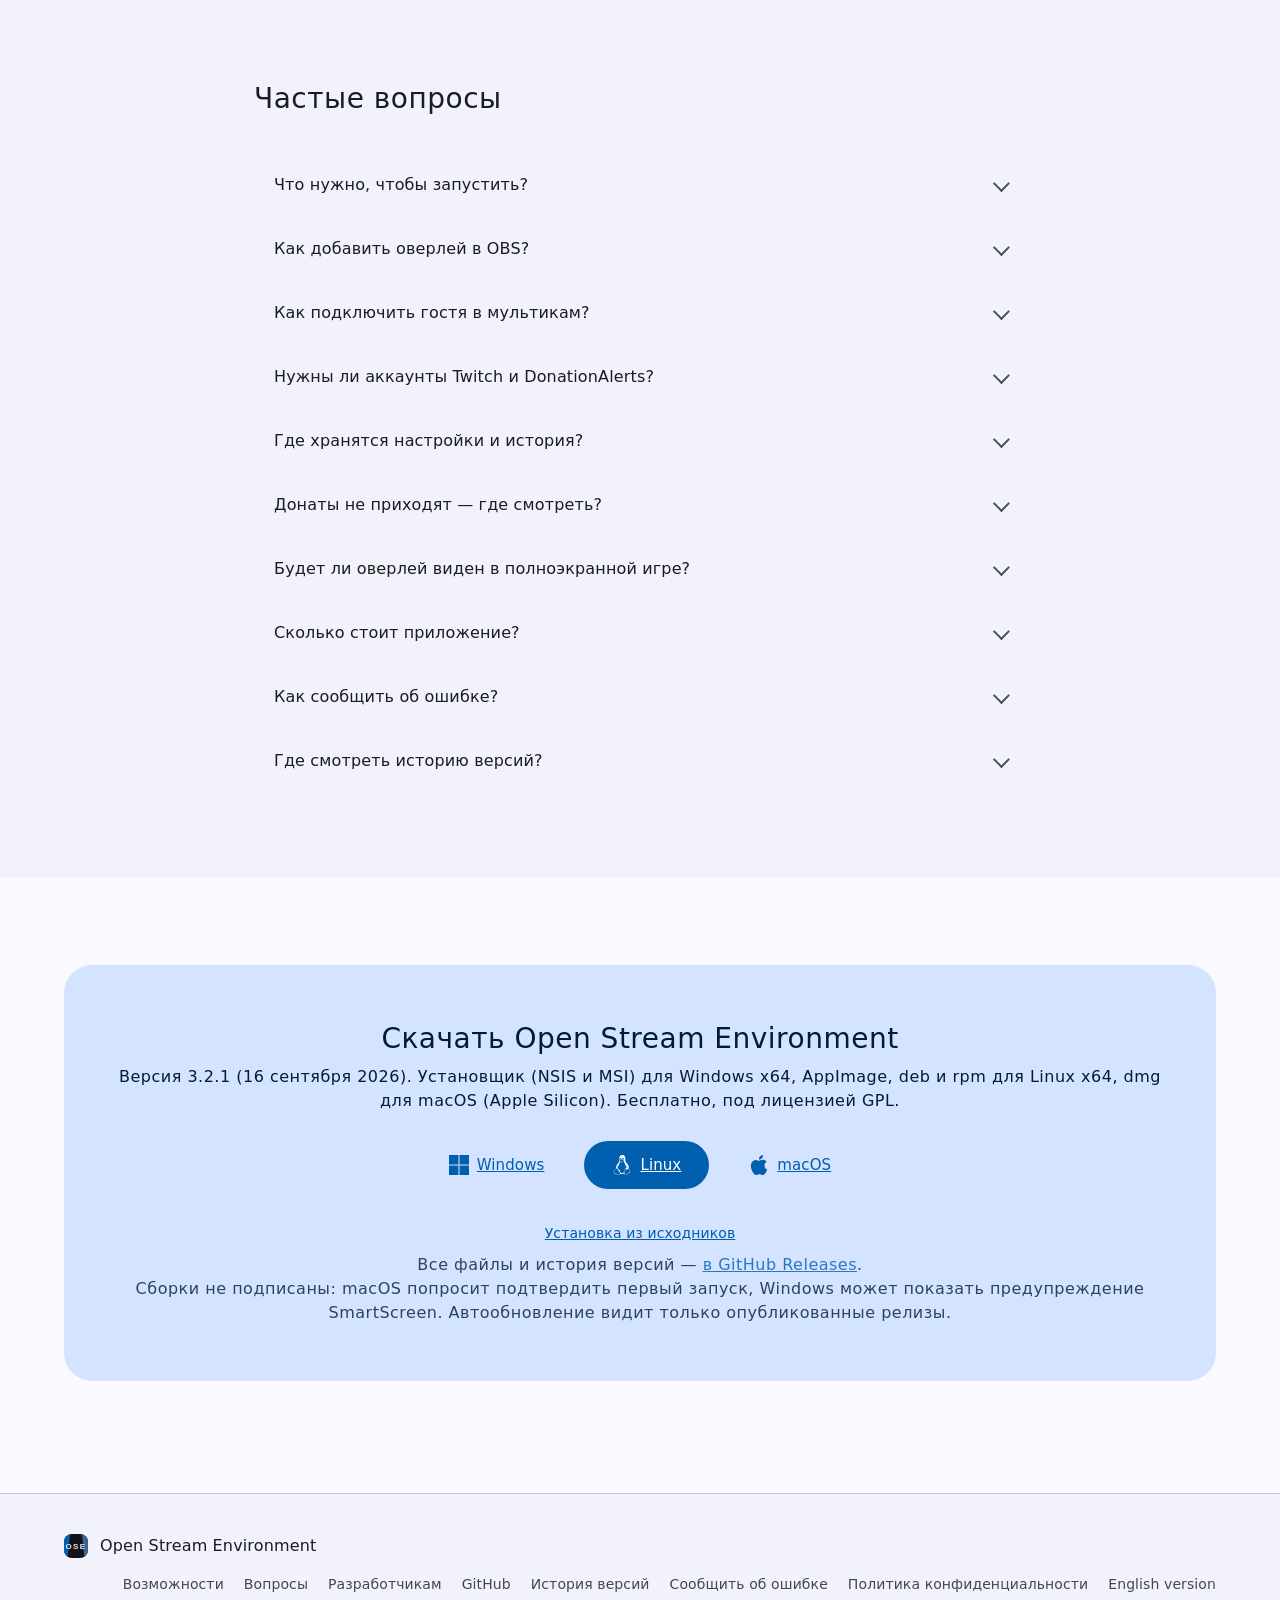
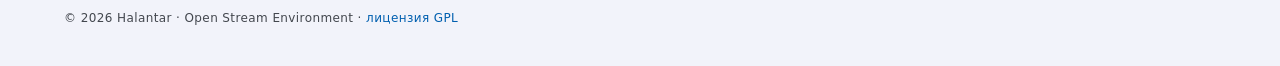
==== commit 791d978a: "Добавить страницу SDK для разработчиков Русская и английская версии developers.html показывают быстр" ====
--- a/index.html
+++ b/index.html
@@ -78,6 +78,7 @@
       <a href="#screens">Скриншоты</a>
       <a href="#how">Быстрый старт</a>
       <a href="#faq">Вопросы</a>
+      <a href="developers.html">Разработчикам</a>
       <a class="btn btn-primary nav-cta" href="#download">Скачать</a>
     </nav>
 
@@ -421,6 +422,7 @@
     <nav class="footer-nav" aria-label="Ссылки в подвале">
       <a href="#features">Возможности</a>
       <a href="#faq">Вопросы</a>
+      <a href="developers.html">Разработчикам</a>
       <a href="https://github.com/Halantar-git/open-stream-environment">GitHub</a>
       <a href="https://github.com/Halantar-git/open-stream-environment/blob/HEAD/CHANGELOG.md">История версий</a>
       <a href="https://github.com/Halantar-git/open-stream-environment/issues">Сообщить об ошибке</a>
--- a/assets/css/style.css
+++ b/assets/css/style.css
@@ -509,6 +509,7 @@
 
 /* ---------- Elevated cards ---------- */
 .grid { display: grid; gap: clamp(16px, 2.2vw, 24px); }
+.grid-2 { grid-template-columns: repeat(2, 1fr); }
 .grid-3 { grid-template-columns: repeat(3, 1fr); }
 
 .card {
@@ -795,6 +796,33 @@
   font: 500 13px/20px ui-monospace, SFMono-Regular, Menlo, Consolas, "Liberation Mono", monospace;
   overflow-wrap: anywhere;
 }
+
+/* ---------- Блок кода (страница SDK) ---------- */
+pre {
+  margin: 0 0 16px;
+  padding: 16px 18px;
+  border-radius: var(--md-sys-shape-corner-medium);
+  background: var(--md-sys-color-surface-container-high);
+  color: var(--md-sys-color-on-surface);
+  font: 500 13px/20px ui-monospace, SFMono-Regular, Menlo, Consolas, "Liberation Mono", monospace;
+  overflow-x: auto;
+}
+pre code {
+  padding: 0;
+  border-radius: 0;
+  background: none;
+  font: inherit;
+  overflow-wrap: normal;
+}
+/* В hero код стоит вместо скриншота — без нижнего отступа, чтобы не тянуть блок */
+.hero-visual pre { margin: 0; }
+
+/* ---------- Страница SDK ---------- */
+.dev-list { margin: 0 0 16px; padding-left: 22px; }
+.dev-list li { margin-bottom: 8px; }
+.dev-list a { text-decoration: underline; }
+.cta-panel code { background: color-mix(in srgb, currentColor 12%, transparent); }
+.cta-panel a { text-decoration: underline; }
 
 /* ---------- Утилиты ---------- */
 .text-center { text-align: center; }
@@ -870,7 +898,7 @@
 
 @media (max-width: 1000px) {
   .hero-inner { grid-template-columns: 1fr; }
-  .grid-3 { grid-template-columns: repeat(2, 1fr); }
+  .grid-2, .grid-3 { grid-template-columns: repeat(2, 1fr); }
 }
 
 @media (max-width: 900px) {
@@ -906,7 +934,7 @@
 
 @media (max-width: 600px) {
   .wrap { padding-inline: 16px; }
-  .grid-3 { grid-template-columns: 1fr; }
+  .grid-2, .grid-3 { grid-template-columns: 1fr; }
   .hero-points { flex-direction: column; gap: 8px; }
   /* На узком экране FAB сжимается до 56×56: подпись только отнимает место */
   .to-top { width: 56px; padding: 0; }
